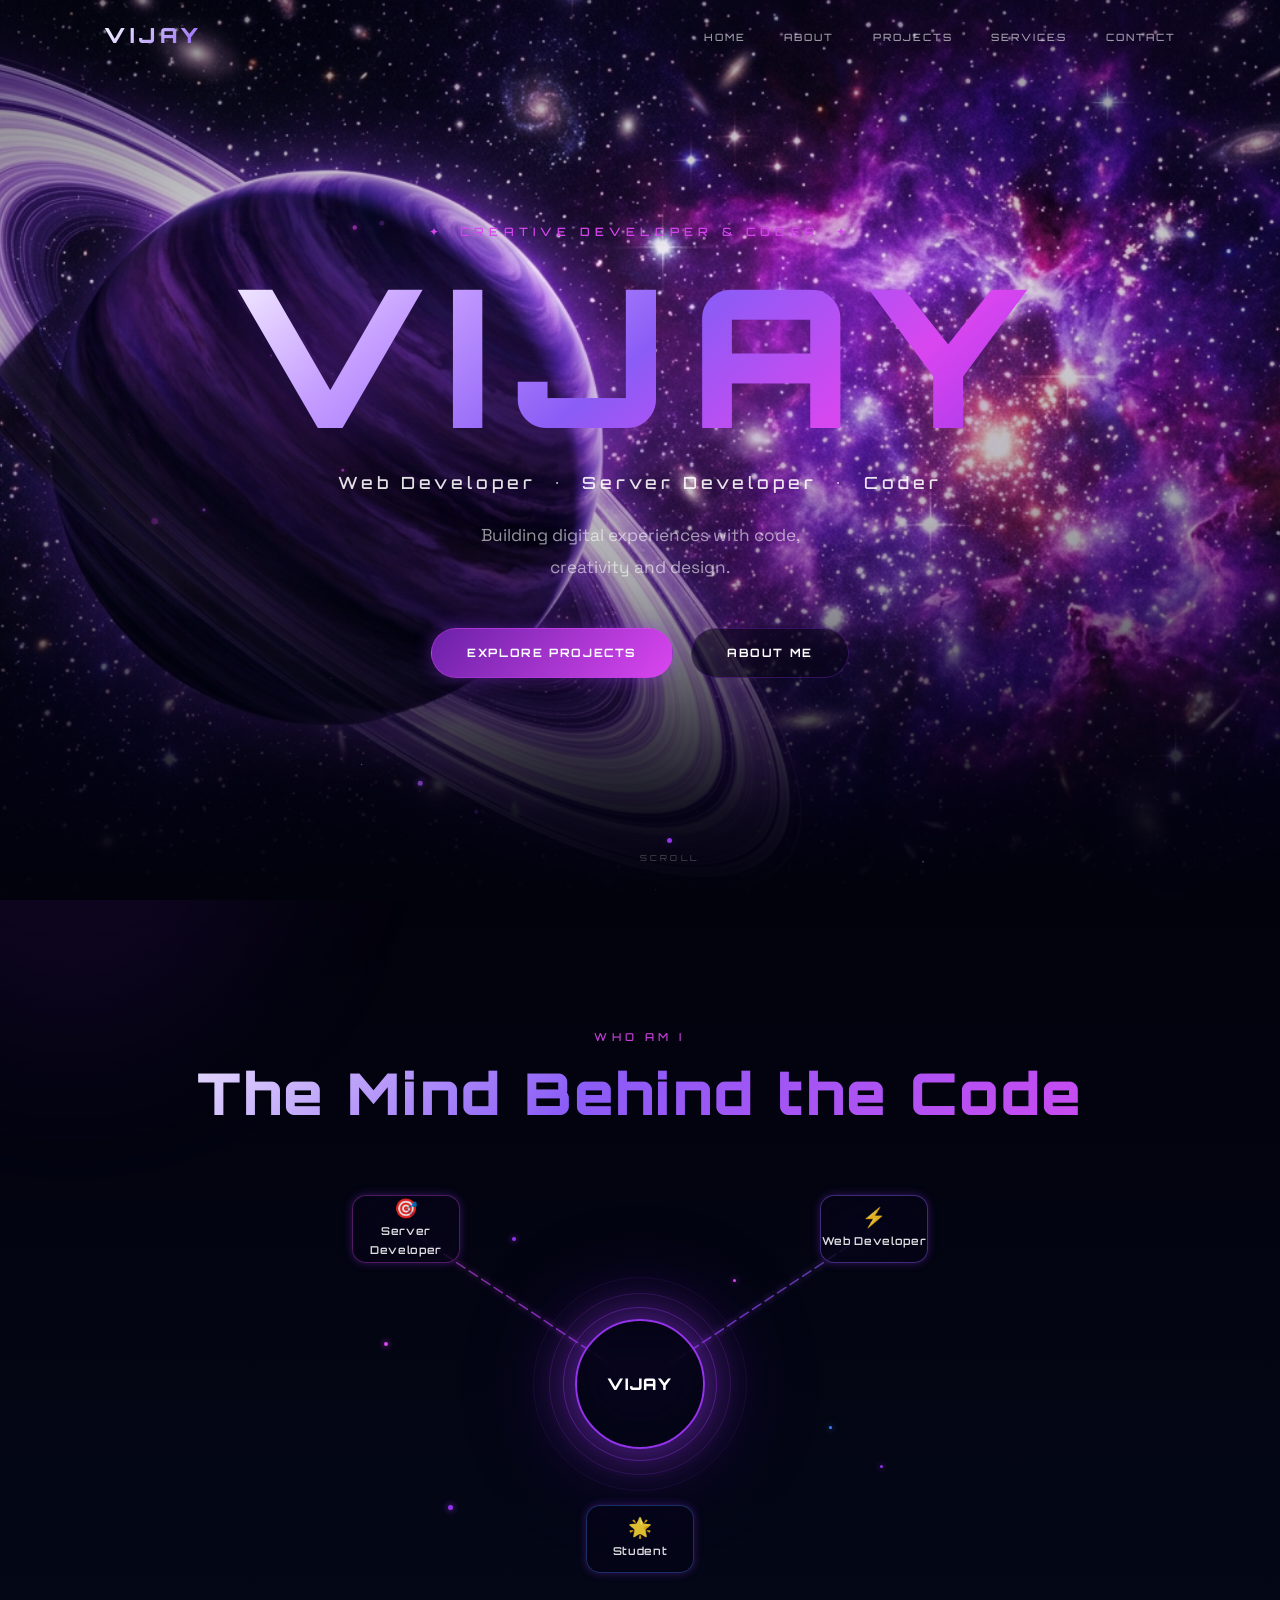
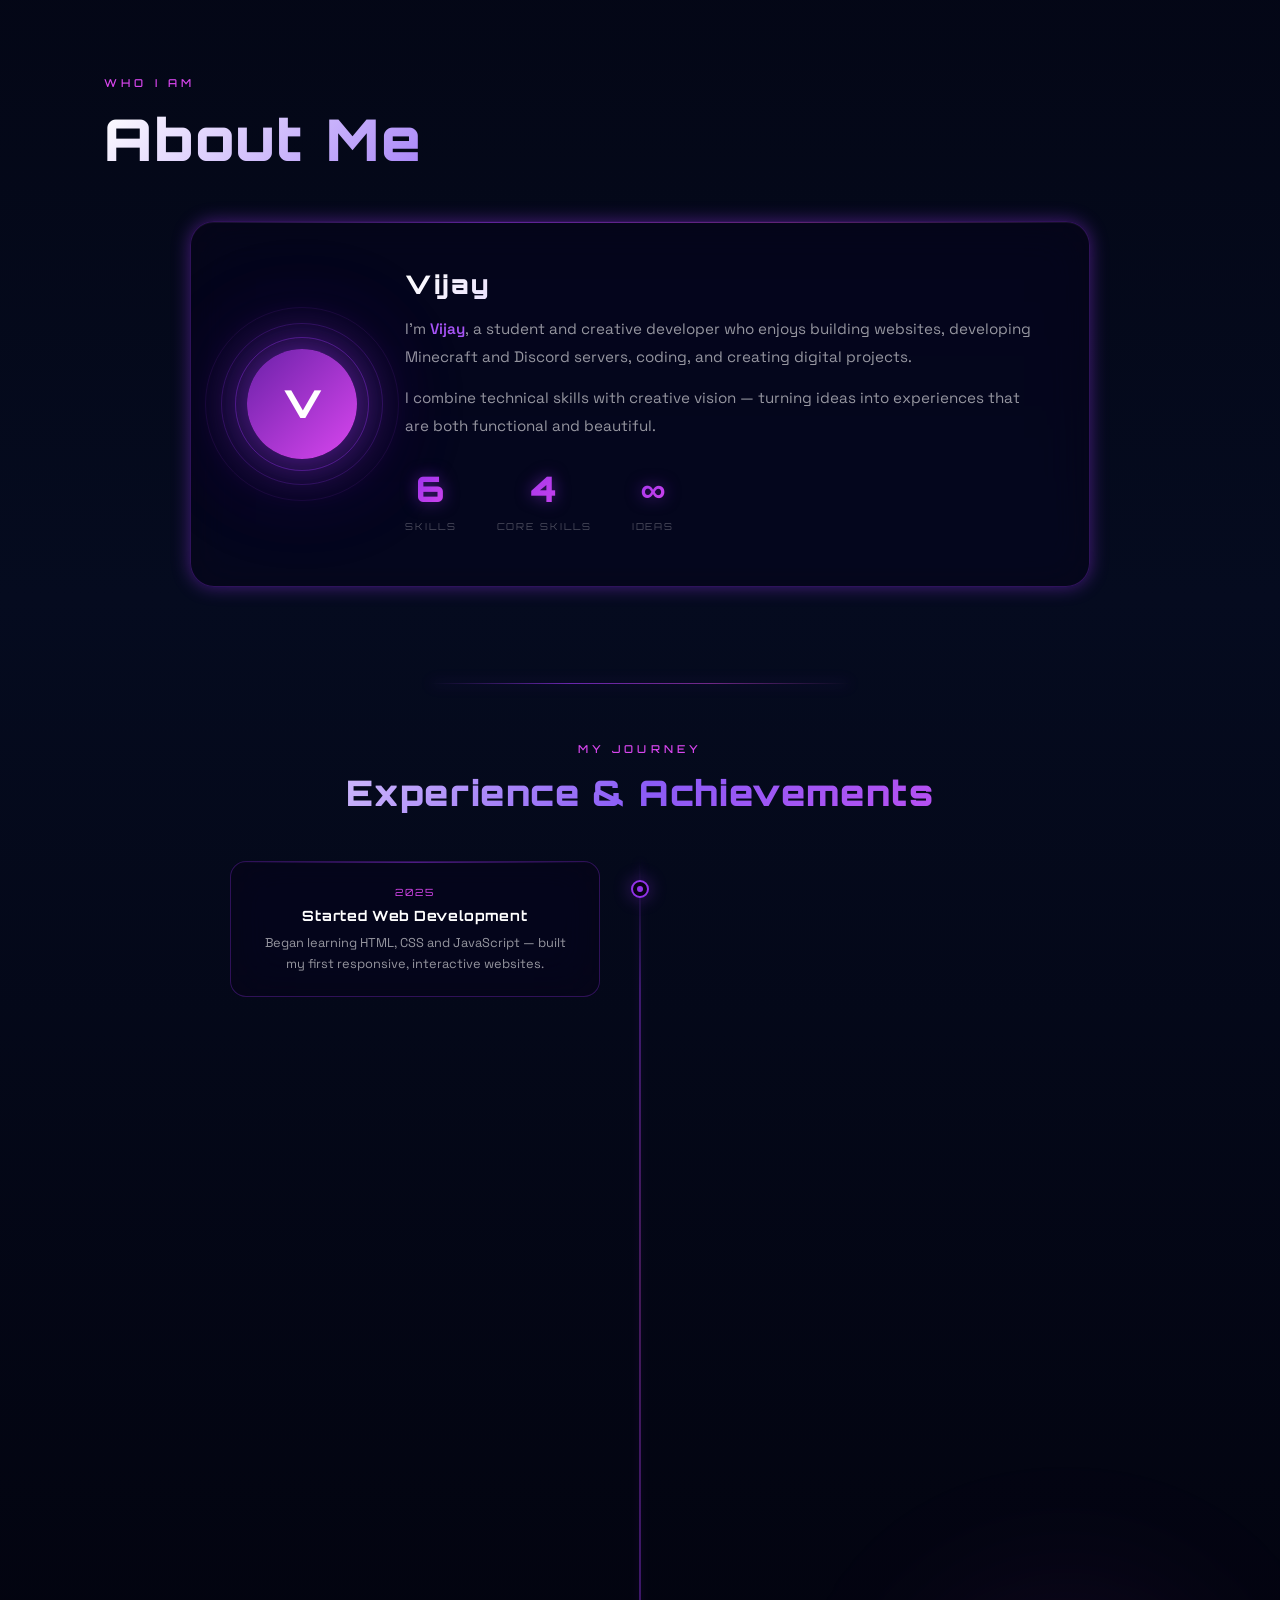
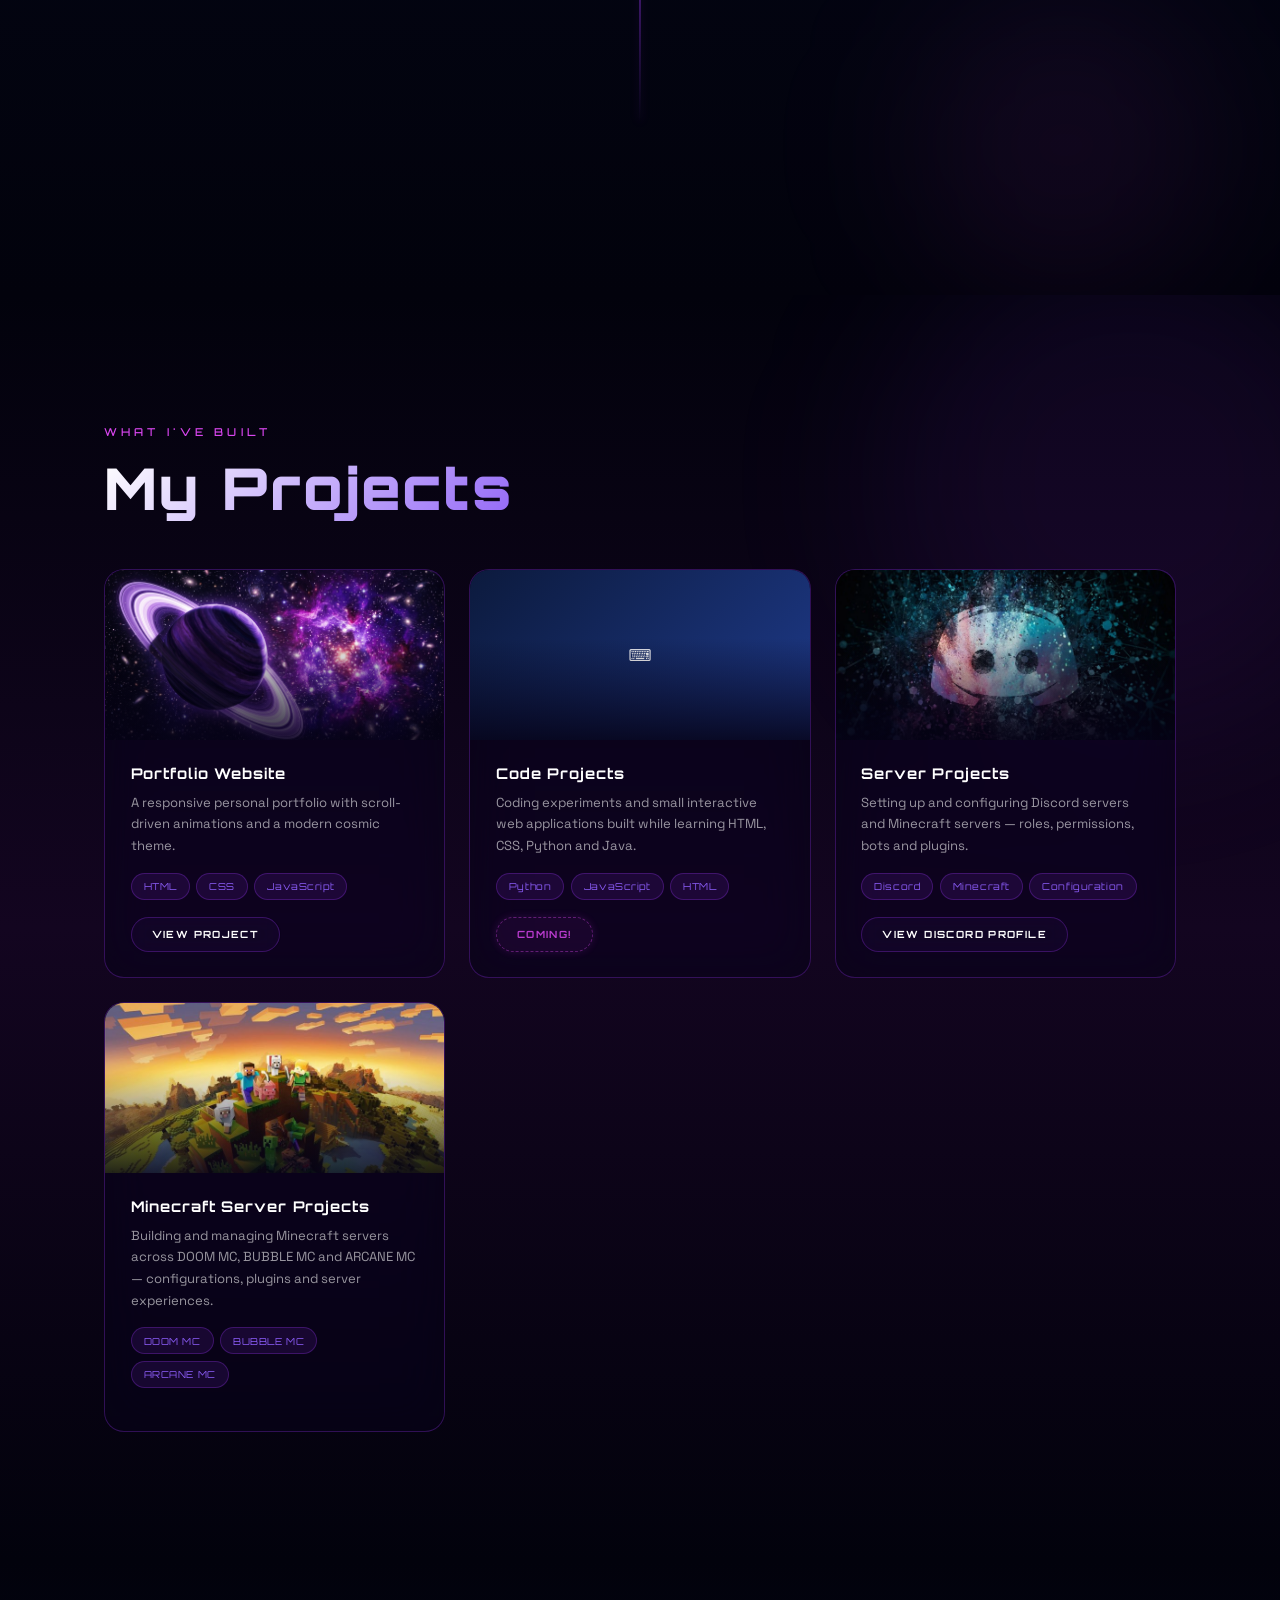
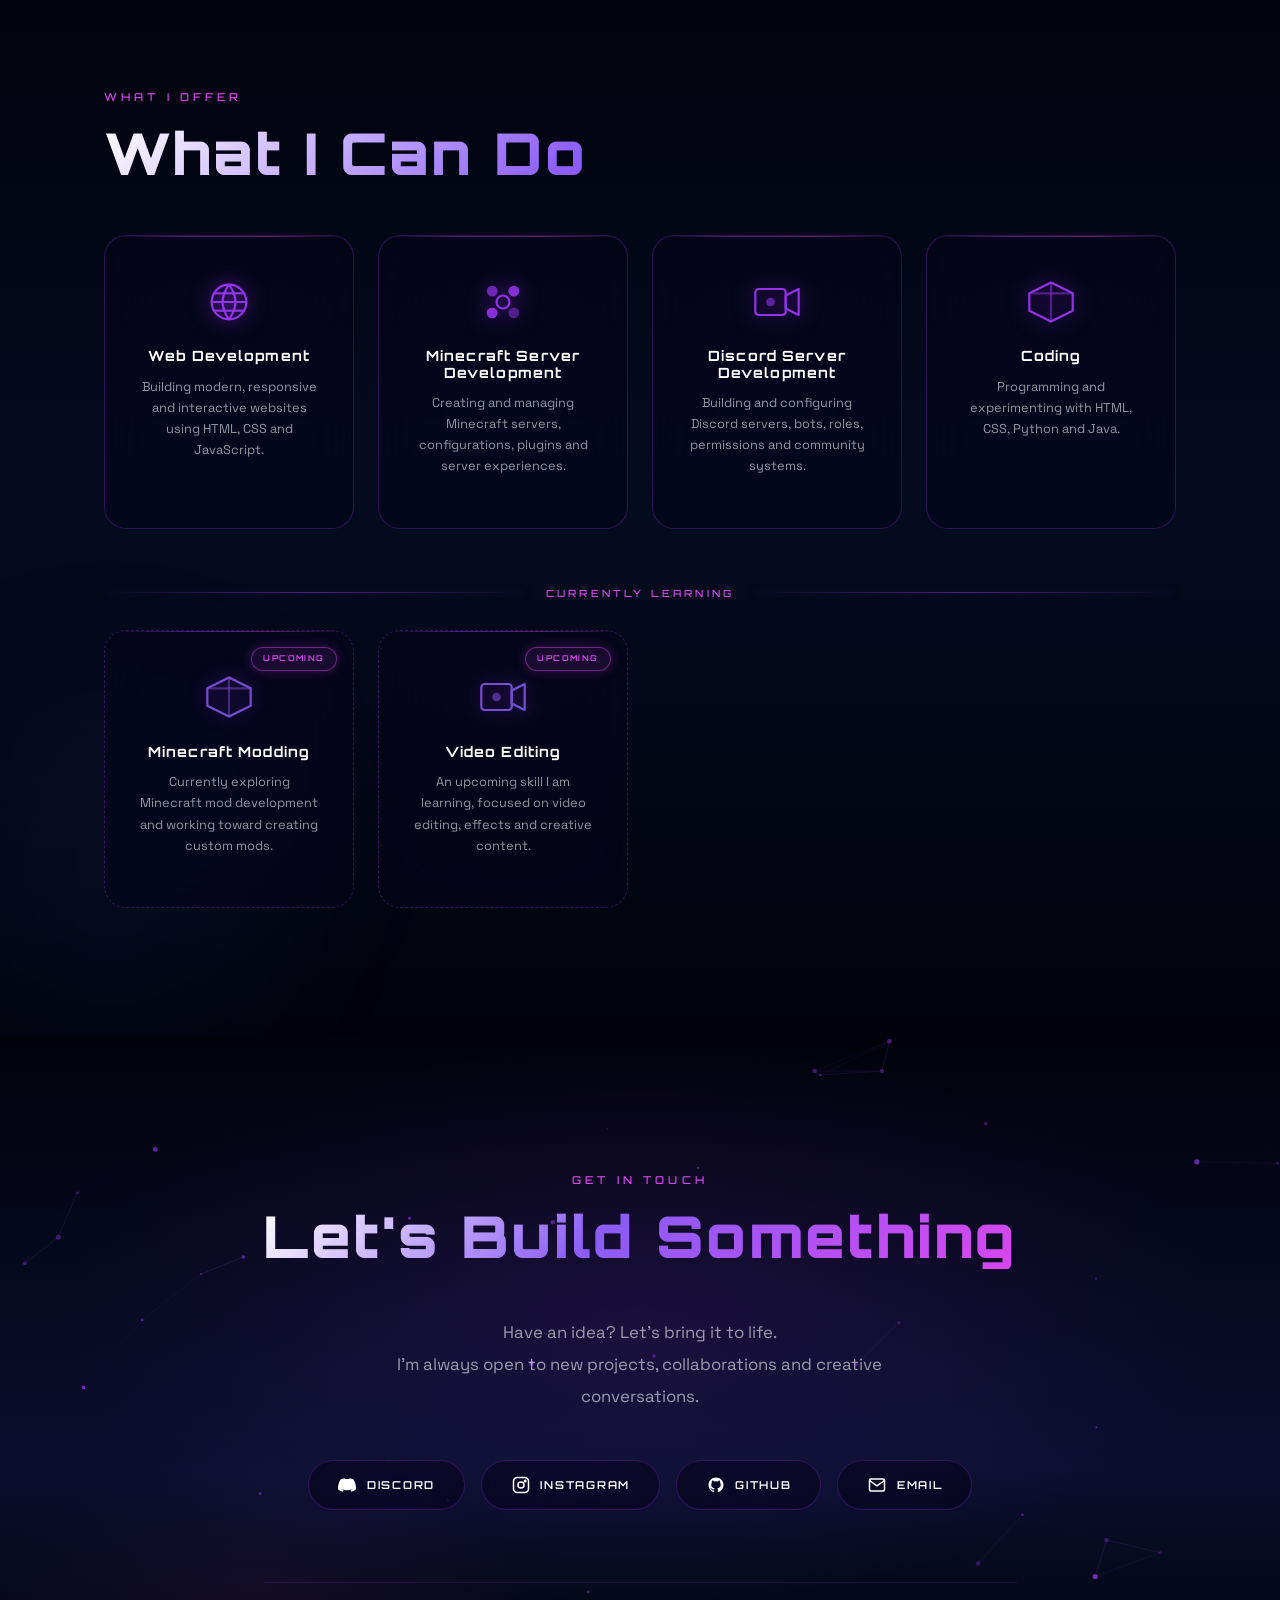
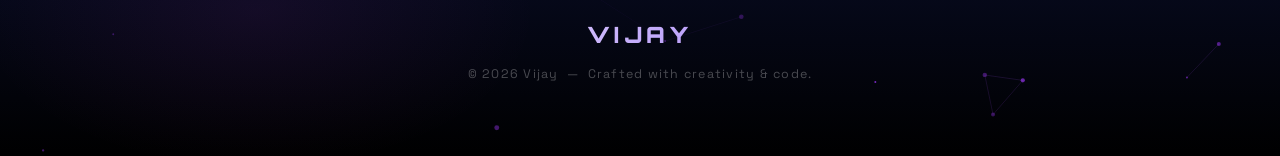
==== index.html @ 6205f300 "Add files via upload" ====
<!DOCTYPE html>
<html lang="en">

<head>
  <meta charset="UTF-8">
  <meta name="viewport" content="width=device-width, initial-scale=1.0">
  <title>VIJAY — Creative Developer &amp; Coder</title>
  <meta name="description"
    content="Vijay — a student and creative developer building websites, Minecraft and Discord servers, and digital projects.">
  <meta name="keywords" content="vijay, portfolio, web developer, server developer, minecraft, discord, coding">
  <meta property="og:title" content="VIJAY — Creative Developer & Coder">
  <meta property="og:description" content="Building digital experiences with code, creativity and design.">
  <link rel="preconnect" href="https://fonts.googleapis.com">
  <link rel="preconnect" href="https://fonts.gstatic.com" crossorigin>
  <link
    href="https://fonts.googleapis.com/css2?family=Orbitron:wght@400;500;700;900&family=Space+Grotesk:wght@300;400;500;600;700&display=swap"
    rel="stylesheet">
  <link rel="stylesheet" href="style.css">
</head>

<body>

  <!-- ======================================================
       NAVBAR
  ====================================================== -->
  <nav id="navbar" role="navigation" aria-label="Main navigation">
    <div class="nav-container">
      <a href="#hero" class="nav-logo" id="nav-logo">VIJAY</a>
      <ul class="nav-links" role="list">
        <li><a href="#hero" id="nav-home">Home</a></li>
        <li><a href="#about" id="nav-about">About</a></li>
        <li><a href="#projects" id="nav-projects">Projects</a></li>
        <li><a href="#services" id="nav-services">Services</a></li>
        <li><a href="#contact" id="nav-contact">Contact</a></li>
      </ul>
      <button class="hamburger" id="hamburger" aria-label="Toggle menu" aria-expanded="false">
        <span></span>
        <span></span>
        <span></span>
      </button>
    </div>
  </nav>

  <!-- Mobile Menu -->
  <div class="mobile-menu" id="mobile-menu" aria-hidden="true">
    <ul role="list">
      <li><a href="#hero" class="mobile-link" id="m-home">Home</a></li>
      <li><a href="#about" class="mobile-link" id="m-about">About</a></li>
      <li><a href="#projects" class="mobile-link" id="m-projects">Projects</a></li>
      <li><a href="#services" class="mobile-link" id="m-services">Services</a></li>
      <li><a href="#contact" class="mobile-link" id="m-contact">Contact</a></li>
    </ul>
  </div>
  <div class="menu-overlay" id="menu-overlay"></div>

  <!-- ======================================================
       HERO — Planet Background
  ====================================================== -->
  <section id="hero" aria-label="Hero section">
    <!-- Star particle canvas -->
    <canvas id="star-canvas" aria-hidden="true"></canvas>
    <!-- Planet image background -->
    <div class="hero-bg" id="hero-bg" role="img" aria-label="Purple ringed planet in space"></div>
    <!-- Gradient overlays for readability -->
    <div class="hero-overlay" aria-hidden="true"></div>
    <!-- Floating particles layer -->
    <div class="hero-particles" id="hero-particles" aria-hidden="true"></div>

    <!-- Main hero content -->
    <div class="hero-content" id="hero-content">
      <div class="hero-label">✦ &nbsp;CREATIVE DEVELOPER &amp; CODER&nbsp; ✦</div>
      <h1 class="hero-title" id="hero-title">VIJAY</h1>
      <div class="hero-subtitle">Web Developer &nbsp;•&nbsp; Server Developer &nbsp;•&nbsp; Coder</div>
      <p class="hero-intro">Building digital experiences with code,<br>creativity and design.</p>
      <div class="hero-buttons">
        <a href="#projects" class="btn btn-primary" id="btn-explore-projects">Explore Projects</a>
        <a href="#about" class="btn btn-secondary" id="btn-about-me">About Me</a>
      </div>
    </div>

    <!-- Scroll indicator -->
    <div class="scroll-indicator" aria-hidden="true">
      <div class="scroll-dot"></div>
      <span>SCROLL</span>
    </div>
  </section>

  <!-- ==========================================================
        ABOUT ME
        Includes the holographic identity diagram and the journey
        timeline so the page flows Hero -> About -> Projects ->
        Services -> Contact.
    ========================================================== -->
  <section id="about" aria-label="About me">
    <div class="about-bg-decoration" aria-hidden="true">
      <div class="deco-orb deco-orb-1"></div>
      <div class="deco-orb deco-orb-2"></div>
    </div>

    <!-- Holographic identity diagram (kept from the original design) -->
    <div class="identity-content">
      <div class="section-label" id="identity-label">WHO AM I</div>
      <h2 class="section-title" id="identity-title">The Mind Behind the Code</h2>

      <!-- Node graph container -->
      <div class="identity-nodes" id="identity-nodes" aria-label="Identity node diagram">
        <!-- SVG connecting lines (drawn by JS) -->
        <svg class="node-lines" id="node-lines" aria-hidden="true">
          <defs>
            <filter id="glow-filter" x="-20%" y="-20%" width="140%" height="140%">
              <feGaussianBlur stdDeviation="3" result="blur" />
              <feMerge>
                <feMergeNode in="blur" />
                <feMergeNode in="SourceGraphic" />
              </feMerge>
            </filter>
            <linearGradient id="line-grad-dev" x1="0%" y1="0%" x2="100%" y2="0%">
              <stop offset="0%" stop-color="#9333ea" stop-opacity="0.9" />
              <stop offset="100%" stop-color="#8b5cf6" stop-opacity="0.5" />
            </linearGradient>
            <linearGradient id="line-grad-mgr" x1="0%" y1="0%" x2="100%" y2="0%">
              <stop offset="0%" stop-color="#d946ef" stop-opacity="0.5" />
              <stop offset="100%" stop-color="#9333ea" stop-opacity="0.9" />
            </linearGradient>
            <linearGradient id="line-grad-age" x1="0%" y1="0%" x2="0%" y2="100%">
              <stop offset="0%" stop-color="#9333ea" stop-opacity="0.9" />
              <stop offset="100%" stop-color="#3b82f6" stop-opacity="0.5" />
            </linearGradient>
          </defs>
          <line id="line-dev" class="connect-line" x1="50%" y1="50%" x2="75%" y2="20%" stroke="url(#line-grad-dev)"
            filter="url(#glow-filter)" />
          <line id="line-mgr" class="connect-line" x1="50%" y1="50%" x2="25%" y2="20%" stroke="url(#line-grad-mgr)"
            filter="url(#glow-filter)" />
          <line id="line-age" class="connect-line" x1="50%" y1="50%" x2="50%" y2="85%" stroke="url(#line-grad-age)"
            filter="url(#glow-filter)" />
        </svg>

        <!-- Central node -->
        <div class="node node-center" id="node-center">
          <div class="node-ring node-ring-1" aria-hidden="true"></div>
          <div class="node-ring node-ring-2" aria-hidden="true"></div>
          <div class="node-ring node-ring-3" aria-hidden="true"></div>
          <span>VIJAY</span>
        </div>

        <!-- Satellite nodes -->
        <div class="node node-satellite node-dev" id="node-dev">
          <div class="node-sat-icon">⚡</div>
          <span>Web Developer</span>
        </div>
        <div class="node node-satellite node-mgr" id="node-mgr">
          <div class="node-sat-icon">🎯</div>
          <span>Server Developer</span>
        </div>
        <div class="node node-satellite node-age" id="node-age">
          <div class="node-sat-icon">🌟</div>
          <span>Student</span>
        </div>

        <!-- Floating particles around nodes -->
        <div class="node-particle np-1" aria-hidden="true"></div>
        <div class="node-particle np-2" aria-hidden="true"></div>
        <div class="node-particle np-3" aria-hidden="true"></div>
        <div class="node-particle np-4" aria-hidden="true"></div>
        <div class="node-particle np-5" aria-hidden="true"></div>
        <div class="node-particle np-6" aria-hidden="true"></div>
      </div>
    </div>

    <div class="container">
      <div class="section-label reveal-up" id="about-label">WHO I AM</div>
      <h2 class="section-title reveal-up" id="about-title">About Me</h2>

      <div class="about-wrapper">
        <!-- Glass card -->
        <div class="about-glass reveal-up" id="about-glass">
          <!-- Avatar -->
          <div class="about-avatar" aria-hidden="true">
            <div class="avatar-rings">
              <div class="avatar-ring ar-1"></div>
              <div class="avatar-ring ar-2"></div>
              <div class="avatar-ring ar-3"></div>
            </div>
            <div class="avatar-inner">
              <span>V</span>
            </div>
          </div>

          <!-- Text -->
          <div class="about-text">
            <h3 class="about-name">Vijay</h3>
            <p>I'm <strong>Vijay</strong>, a student and creative developer who enjoys building websites, developing
              Minecraft and Discord servers, coding, and creating digital projects.</p>
            <p>I combine technical skills with creative vision — turning ideas into experiences that are both
              functional and beautiful.</p>

            <div class="about-stats" role="list" aria-label="Stats">
              <div class="stat" role="listitem">
                <span class="stat-num" aria-label="6 skills">6</span>
                <span class="stat-label">Skills</span>
              </div>
              <div class="stat" role="listitem">
                <span class="stat-num" aria-label="4 core skills">4</span>
                <span class="stat-label">Core Skills</span>
              </div>
              <div class="stat" role="listitem">
                <span class="stat-num" aria-label="Infinite ideas">∞</span>
                <span class="stat-label">Ideas</span>
              </div>
            </div>
          </div>
        </div>
      </div>
    </div>

    <div class="about-journey">
      <div class="section-label reveal-up" id="exp-label">MY JOURNEY</div>
      <h3 class="about-journey-title reveal-up" id="exp-title">Experience &amp; Achievements</h3>

      <div class="timeline" role="list" aria-label="Timeline of achievements">

        <div class="timeline-item tl-left reveal-tl" role="listitem" id="tl-1">
          <div class="tl-dot" aria-hidden="true">
            <div class="tl-dot-inner"></div>
          </div>
          <div class="tl-card">
            <time class="tl-year" datetime="2025">2025</time>
            <h3>Started Web Development</h3>
            <p>Began learning HTML, CSS and JavaScript — built my first responsive, interactive websites.</p>
          </div>
        </div>

        <div class="timeline-item tl-right reveal-tl" role="listitem" id="tl-2">
          <div class="tl-dot" aria-hidden="true">
            <div class="tl-dot-inner"></div>
          </div>
          <div class="tl-card">
            <time class="tl-year" datetime="2025">2025</time>
            <h3>Discord Server Development</h3>
            <p>Started building and configuring Discord servers — bots, roles, permissions and community systems.</p>
          </div>
        </div>

        <div class="timeline-item tl-left reveal-tl" role="listitem" id="tl-3">
          <div class="tl-dot" aria-hidden="true">
            <div class="tl-dot-inner"></div>
          </div>
          <div class="tl-card">
            <time class="tl-year" datetime="2026">2026</time>
            <h3>Minecraft Server Development</h3>
            <p>Learning in Progress — creating and managing Minecraft servers, configurations and plugins.</p>
          </div>
        </div>

        <div class="timeline-item tl-right reveal-tl" role="listitem" id="tl-4">
          <div class="tl-dot" aria-hidden="true">
            <div class="tl-dot-inner"></div>
          </div>
          <div class="tl-card">
            <time class="tl-year" datetime="2026">2026</time>
            <h3>Upcoming Skills</h3>
            <p>Currently exploring Minecraft mod development and learning video editing for upcoming projects.</p>
          </div>
        </div>

        <div class="timeline-item tl-left reveal-tl" role="listitem" id="tl-5">
          <div class="tl-dot" aria-hidden="true">
            <div class="tl-dot-inner"></div>
          </div>
          <div class="tl-card">
            <time class="tl-year" datetime="2026">2026</time>
            <h3>Portfolio Launch</h3>
            <p>Launched this cinematic sci-fi portfolio — a showcase of all skills built into one experience.</p>
          </div>
        </div>

      </div><!-- end .timeline -->
    </div><!-- end .about-journey -->
  </section>

  <!-- ======================================================
            PROJECTS
       ====================================================== -->
  <section id="projects" aria-label="Projects section">
    <div class="projects-bg-deco" aria-hidden="true">
      <div class="deco-orb deco-orb-3"></div>
    </div>
    <div class="container">
      <div class="section-label reveal-up" id="projects-label">WHAT I'VE BUILT</div>
      <h2 class="section-title reveal-up" id="projects-title">My Projects</h2>

      <div class="projects-grid">

        <article class="project-card reveal-card" id="proj-1">
          <div class="project-preview" style="--grad-a:#1a0533;--grad-b:#6b21a8">
            <!-- Reuses the existing planet hero asset (first.jpg) as the thumbnail.
                 The emoji icon layer was removed so only the planet image shows. -->
            <img class="project-preview-img" src="first.jpg"
              alt="Purple ringed planet used as the portfolio hero background" loading="lazy">
            <div class="project-preview-overlay" aria-hidden="true"></div>
          </div>
          <div class="project-info">
            <h3>Portfolio Website</h3>
            <p>A responsive personal portfolio with scroll-driven animations and a modern cosmic theme.</p>
            <div class="project-tags" role="list" aria-label="Technologies">
              <span role="listitem">HTML</span>
              <span role="listitem">CSS</span>
              <span role="listitem">JavaScript</span>
            </div>
            <!-- No placeholder "#" href: this button only opens the project modal,
                 so it never jumps the page back to the top. -->
            <button type="button" class="btn btn-small" id="view-proj-1">View Project</button>
          </div>
        </article>

        <article class="project-card reveal-card" id="proj-2">
          <div class="project-preview" style="--grad-a:#0c1a3d;--grad-b:#1e3a8a">
            <div class="project-preview-inner">
              <div class="project-preview-icon" aria-hidden="true">⌨️</div>
            </div>
            <div class="project-preview-overlay" aria-hidden="true"></div>
          </div>
          <div class="project-info">
            <h3>Code Projects</h3>
            <p>Coding experiments and small interactive web applications built while learning HTML, CSS, Python and
              Java.</p>
            <div class="project-tags" role="list" aria-label="Technologies">
              <span role="listitem">Python</span>
              <span role="listitem">JavaScript</span>
              <span role="listitem">HTML</span>
            </div>
            <button type="button" class="btn-coming" id="view-proj-2" disabled>Coming!</button>
          </div>
        </article>

        <article class="project-card reveal-card" id="proj-3">
          <div class="project-preview" style="--grad-a:#1f0a2e;--grad-b:#7c3aed">
            <!-- Real dc.png thumbnail (project-root path) replaces the 🎨 placeholder -->
            <img class="project-preview-img" src="dc.png"
              alt="Discord logo glowing in a cosmic nebula, representing the server projects" loading="lazy">
            <div class="project-preview-overlay" aria-hidden="true"></div>
          </div>
          <div class="project-info">
            <h3>Server Projects</h3>
            <p>Setting up and configuring Discord servers and Minecraft servers — roles, permissions, bots and plugins.
            </p>
            <div class="project-tags" role="list" aria-label="Technologies">
              <span role="listitem">Discord</span>
              <span role="listitem">Minecraft</span>
              <span role="listitem">Configuration</span>
            </div>
            <a href="https://discordapp.com/users/1282254632298479649" class="btn btn-small" id="view-proj-3"
              target="_blank" rel="noopener noreferrer">View Discord Profile</a>
          </div>
        </article>

        <article class="project-card reveal-card" id="proj-4">
          <div class="project-preview" style="--grad-a:#0a1f0a;--grad-b:#166534">
            <img class="project-preview-img" src="mc.png"
              alt="Minecraft world landscape featuring Steve and Alex atop a mountain" loading="lazy">
            <div class="project-preview-overlay" aria-hidden="true"></div>
          </div>
          <div class="project-info">
            <h3>Minecraft Server Projects</h3>
            <p>Building and managing Minecraft servers across DOOM MC, BUBBLE MC and ARCANE MC — configurations,
              plugins and server experiences.</p>
            <div class="project-tags" role="list" aria-label="Minecraft servers">
              <span role="listitem">DOOM MC</span>
              <span role="listitem">BUBBLE MC</span>
              <span role="listitem">ARCANE MC</span>
            </div>
          </div>
        </article>

      </div><!-- end .projects-grid -->
    </div>
  </section>

  <!-- ======================================================
       SERVICES
  ====================================================== -->
  <section id="services" aria-label="Services section">
    <div class="services-bg-deco" aria-hidden="true">
      <div class="deco-orb deco-orb-4"></div>
    </div>
    <div class="container">
      <div class="section-label reveal-up" id="svc-label">WHAT I OFFER</div>
      <h2 class="section-title reveal-up" id="svc-title">What I Can Do</h2>

      <div class="services-grid">

        <div class="service-card reveal-card" id="svc-1">
          <div class="service-glow" aria-hidden="true"></div>
          <div class="service-icon" aria-hidden="true">
            <svg viewBox="0 0 48 48" fill="none">
              <circle cx="24" cy="24" r="16" stroke="currentColor" stroke-width="2" />
              <path d="M24 8C24 8 18 16 18 24C18 32 24 40 24 40" stroke="currentColor" stroke-width="2" />
              <path d="M24 8C24 8 30 16 30 24C30 32 24 40 24 40" stroke="currentColor" stroke-width="2" />
              <line x1="8" y1="24" x2="40" y2="24" stroke="currentColor" stroke-width="2" />
              <line x1="10" y1="16" x2="38" y2="16" stroke="currentColor" stroke-width="2" />
              <line x1="10" y1="32" x2="38" y2="32" stroke="currentColor" stroke-width="2" />
            </svg>
          </div>
          <h3>Web Development</h3>
          <p>Building modern, responsive and interactive websites using HTML, CSS and JavaScript.</p>
          <div class="service-accent-line" aria-hidden="true"></div>
        </div>

        <div class="service-card reveal-card" id="svc-2">
          <div class="service-glow" aria-hidden="true"></div>
          <div class="service-icon" aria-hidden="true">
            <svg viewBox="0 0 48 48" fill="none">
              <circle cx="14" cy="14" r="5" fill="currentColor" opacity="0.7" />
              <circle cx="34" cy="14" r="5" fill="currentColor" opacity="0.9" />
              <circle cx="14" cy="34" r="5" fill="currentColor" opacity="0.9" />
              <circle cx="34" cy="34" r="5" fill="currentColor" opacity="0.5" />
              <circle cx="24" cy="24" r="6" stroke="currentColor" stroke-width="2" />
            </svg>
          </div>
          <h3>Minecraft Server Development</h3>
          <p>Creating and managing Minecraft servers, configurations, plugins and server experiences.</p>
          <div class="service-accent-line" aria-hidden="true"></div>
        </div>

        <div class="service-card reveal-card" id="svc-3">
          <div class="service-glow" aria-hidden="true"></div>
          <div class="service-icon" aria-hidden="true">
            <svg viewBox="0 0 48 48" fill="none">
              <rect x="4" y="12" width="28" height="24" rx="3" stroke="currentColor" stroke-width="2" />
              <path d="M32 18L44 12V36L32 30V18Z" stroke="currentColor" stroke-width="2" stroke-linejoin="round" />
              <circle cx="18" cy="24" r="4" fill="currentColor" opacity="0.6" />
            </svg>
          </div>
          <h3>Discord Server Development</h3>
          <p>Building and configuring Discord servers, bots, roles, permissions and community systems.</p>
          <div class="service-accent-line" aria-hidden="true"></div>
        </div>

        <div class="service-card reveal-card" id="svc-4">
          <div class="service-glow" aria-hidden="true"></div>
          <div class="service-icon" aria-hidden="true">
            <svg viewBox="0 0 48 48" fill="none" stroke="currentColor" stroke-width="2">
              <path d="M24 6L44 16V32L24 42L4 32V16L24 6Z" stroke-linejoin="round" />
              <path d="M24 6V42" opacity="0.5" />
              <path d="M4 16L44 16" opacity="0.5" />
            </svg>
          </div>
          <h3>Coding</h3>
          <p>Programming and experimenting with HTML, CSS, Python and Java.</p>
          <div class="service-accent-line" aria-hidden="true"></div>
        </div>

      </div>

      <!-- Skills still being learned — clearly separated from current skills -->
      <div class="skills-divider reveal-up" aria-hidden="true"><span>Currently Learning</span></div>

      <div class="services-grid">

        <div class="service-card is-upcoming reveal-card" id="svc-5">
          <span class="skill-badge">Upcoming</span>
          <div class="service-glow" aria-hidden="true"></div>
          <div class="service-icon" aria-hidden="true">
            <svg viewBox="0 0 48 48" fill="none" stroke="currentColor" stroke-width="2">
              <path d="M24 6L44 16V32L24 42L4 32V16L24 6Z" stroke-linejoin="round" />
              <path d="M24 6V42" opacity="0.5" />
              <path d="M4 16L44 16" opacity="0.5" />
            </svg>
          </div>
          <h3>Minecraft Modding</h3>
          <p>Currently exploring Minecraft mod development and working toward creating custom mods.</p>
          <div class="service-accent-line" aria-hidden="true"></div>
        </div>

        <div class="service-card is-upcoming reveal-card" id="svc-6">
          <span class="skill-badge">Upcoming</span>
          <div class="service-glow" aria-hidden="true"></div>
          <div class="service-icon" aria-hidden="true">
            <svg viewBox="0 0 48 48" fill="none">
              <rect x="4" y="12" width="28" height="24" rx="3" stroke="currentColor" stroke-width="2" />
              <path d="M32 18L44 12V36L32 30V18Z" stroke="currentColor" stroke-width="2" stroke-linejoin="round" />
              <circle cx="18" cy="24" r="4" fill="currentColor" opacity="0.6" />
            </svg>
          </div>
          <h3>Video Editing</h3>
          <p>An upcoming skill I am learning, focused on video editing, effects and creative content.</p>
          <div class="service-accent-line" aria-hidden="true"></div>
        </div>

      </div>
    </div>
  </section>

  <!-- ======================================================
       CONTACT
  ====================================================== -->
  <section id="contact" aria-label="Contact section">
    <canvas id="contact-canvas" aria-hidden="true"></canvas>
    <div class="contact-bg-glow" aria-hidden="true"></div>

    <div class="container">
      <div class="section-label reveal-up" id="contact-label">GET IN TOUCH</div>
      <h2 class="section-title reveal-up" id="contact-title">Let's Build Something</h2>
      <p class="contact-intro reveal-up">Have an idea? Let's bring it to life.<br>I'm always open to new projects,
        collaborations and creative conversations.</p>

      <div class="contact-links reveal-up" role="list" aria-label="Contact links">
        <a href="https://discordapp.com/users/1282254632298479649" class="contact-btn" id="contact-discord"
          target="_blank" rel="noopener noreferrer" aria-label="Discord profile">
          <span class="cb-icon" aria-hidden="true">
            <svg viewBox="0 0 24 24" fill="currentColor">
              <path
                d="M20.317 4.37a19.791 19.791 0 0 0-4.885-1.515.074.074 0 0 0-.079.037c-.21.375-.444.864-.608 1.25a18.27 18.27 0 0 0-5.487 0 12.64 12.64 0 0 0-.617-1.25.077.077 0 0 0-.079-.037A19.736 19.736 0 0 0 3.677 4.37a.07.07 0 0 0-.032.027C.533 9.046-.32 13.58.099 18.057.1 18.08.11 18.1.124 18.111a19.9 19.9 0 0 0 5.993 3.03.078.078 0 0 0 .084-.028c.462-.63.874-1.295 1.226-1.994a.076.076 0 0 0-.041-.106 13.107 13.107 0 0 1-1.872-.892.077.077 0 0 1-.008-.128 10.2 10.2 0 0 0 .372-.292.074.074 0 0 1 .077-.01c3.928 1.793 8.18 1.793 12.062 0a.074.074 0 0 1 .078.01c.12.098.246.198.373.292a.077.077 0 0 1-.006.127 12.299 12.299 0 0 1-1.873.892.077.077 0 0 0-.041.107c.36.698.772 1.362 1.225 1.993a.076.076 0 0 0 .084.028 19.839 19.839 0 0 0 6.002-3.03.077.077 0 0 0 .032-.054c.5-5.177-.838-9.674-3.549-13.66a.061.061 0 0 0-.031-.03z" />
            </svg>
          </span>
          <span>Discord</span>
        </a>
        <a href="https://www.instagram.com/my.soul_ily/" class="contact-btn" id="contact-instagram"
          aria-label="Instagram profile" target="_blank" rel="noopener noreferrer">
          <span class="cb-icon" aria-hidden="true">
            <svg viewBox="0 0 24 24" fill="none" stroke="currentColor" stroke-width="2">
              <rect x="2" y="2" width="20" height="20" rx="5" ry="5" />
              <circle cx="12" cy="12" r="4" />
              <circle cx="17.5" cy="6.5" r="1" fill="currentColor" />
            </svg>
          </span>
          <span>Instagram</span>
        </a>
        <a href="#" class="contact-btn" id="contact-github" role="listitem" aria-label="GitHub">
          <span class="cb-icon" aria-hidden="true">
            <svg viewBox="0 0 24 24" fill="currentColor">
              <path
                d="M12 2C6.477 2 2 6.484 2 12.017c0 4.425 2.865 8.18 6.839 9.504.5.092.682-.217.682-.483 0-.237-.008-.868-.013-1.703-2.782.605-3.369-1.343-3.369-1.343-.454-1.158-1.11-1.466-1.11-1.466-.908-.62.069-.608.069-.608 1.003.07 1.531 1.032 1.531 1.032.892 1.53 2.341 1.088 2.91.832.092-.647.35-1.088.636-1.338-2.22-.253-4.555-1.113-4.555-4.951 0-1.093.39-1.988 1.029-2.688-.103-.253-.446-1.272.098-2.65 0 0 .84-.27 2.75 1.026A9.564 9.564 0 0 1 12 6.844a9.59 9.59 0 0 1 2.504.337c1.909-1.296 2.747-1.027 2.747-1.027.546 1.379.202 2.398.1 2.651.64.7 1.028 1.595 1.028 2.688 0 3.848-2.339 4.695-4.566 4.943.359.309.678.92.678 1.855 0 1.338-.012 2.419-.012 2.747 0 .268.18.58.688.482A10.02 10.02 0 0 0 22 12.017C22 6.484 17.522 2 12 2z" />
            </svg>
          </span>
          <span>GitHub</span>
        </a>
        <a href="mailto:officialvpurpose@gmail.com" class="contact-btn" id="contact-email"
          aria-label="Email officialvpurpose@gmail.com">
          <span class="cb-icon" aria-hidden="true">
            <svg viewBox="0 0 24 24" fill="none" stroke="currentColor" stroke-width="2">
              <path d="M4 4h16c1.1 0 2 .9 2 2v12c0 1.1-.9 2-2 2H4c-1.1 0-2-.9-2-2V6c0-1.1.9-2 2-2z" />
              <polyline points="22,6 12,13 2,6" />
            </svg>
          </span>
          <span>Email</span>
        </a>
      </div>

      <!-- Footer -->
      <footer class="site-footer reveal-up" role="contentinfo">
        <div class="footer-logo">VIJAY</div>
        <p>© 2026 Vijay &nbsp;—&nbsp; Crafted with creativity &amp; code.</p>
      </footer>
    </div>
  </section>

  <!-- ======================================================
       PROJECT MODAL & HUD TOAST
  ====================================================== -->
  <div class="project-modal" id="project-modal" aria-hidden="true" role="dialog" aria-modal="true"
    aria-labelledby="modal-project-title">
    <div class="modal-backdrop" id="modal-backdrop"></div>
    <div class="modal-dialog">
      <div class="modal-header">
        <h3 class="modal-title" id="modal-project-title">Project Title</h3>
        <button class="modal-close" id="modal-close" aria-label="Close modal">&times;</button>
      </div>
      <div class="modal-body">
        <div class="modal-preview-box" id="modal-preview-icon" hidden aria-hidden="true"></div>
        <p class="modal-desc" id="modal-project-desc">Project description goes here.</p>
        <div class="modal-tags" id="modal-project-tags"></div>
        <div class="modal-actions">
          <a href="#" class="btn btn-primary btn-small" id="modal-live-link" target="_blank"
            rel="noopener noreferrer">Launch Demo ↗</a>
          <button class="btn btn-secondary btn-small" id="modal-dismiss-btn">Close</button>
        </div>
      </div>
    </div>
  </div>

  <div class="cosmic-toast" id="cosmic-toast" aria-live="polite">
    <span class="toast-dot" aria-hidden="true"></span>
    <span id="toast-text">Notification message</span>
  </div>

  <!-- ======================================================
       SCRIPTS
  ====================================================== -->
  <script src="gsap.min.js"></script>
  <script src="ScrollTrigger.min.js"></script>
  <script src="script.js"></script>
</body>

</html>
---- style.css ----
/* ============================================================
   VIJAY PORTFOLIO — FUTURISTIC SCI-FI DESIGN SYSTEM
   ============================================================ */

/* ── 1. DESIGN TOKENS ──────────────────────────────────────── */
:root {
  /* Core palette */
  --void: #000000;
  --space: #02020c;
  --navy-deep: #050b1f;
  --navy: #0a0f2e;
  --deep-purple: #130520;
  --purple: #6b21a8;
  --purple-br: #9333ea;
  --purple-light: #a855f7;
  --violet: #7c3aed;
  --violet-br: #8b5cf6;
  --magenta: #d946ef;
  --magenta-dim: #a21caf;
  --blue: #1d4ed8;
  --blue-br: #3b82f6;
  --white: #ffffff;
  --white-dim: rgba(255, 255, 255, 0.88);
  --muted: rgba(255, 255, 255, 0.58);
  --subtle: rgba(255, 255, 255, 0.28);
  --faint: rgba(255, 255, 255, 0.10);

  /* Glassmorphism */
  --glass-bg: rgba(8, 4, 22, 0.60);
  --glass-bg-light: rgba(147, 51, 234, 0.06);
  --glass-border: rgba(147, 51, 234, 0.30);
  --glass-border-h: rgba(147, 51, 234, 0.70);
  --glass-blur: blur(24px) saturate(160%);

  /* Glow shadows */
  --glow-xs: 0 0 8px rgba(147, 51, 234, 0.35);
  --glow-sm: 0 0 18px rgba(147, 51, 234, 0.45);
  --glow-md: 0 0 35px rgba(147, 51, 234, 0.55), 0 0 70px rgba(147, 51, 234, 0.20);
  --glow-lg: 0 0 50px rgba(147, 51, 234, 0.65), 0 0 100px rgba(147, 51, 234, 0.30), 0 0 160px rgba(147, 51, 234, 0.12);
  --glow-txt: 0 0 20px rgba(147, 51, 234, 0.75);
  --glow-mag: 0 0 20px rgba(217, 70, 239, 0.55), 0 0 45px rgba(217, 70, 239, 0.25);

  /* Typography */
  --font-display: 'Orbitron', 'Segoe UI', sans-serif;
  --font-body: 'Space Grotesk', system-ui, sans-serif;

  /* Layout */
  --section-v: clamp(80px, 10vw, 140px);
  --container-max: 1200px;
  --container-pad: clamp(20px, 5vw, 64px);

  /* Transitions */
  --ease-out: cubic-bezier(0.22, 1, 0.36, 1);
  --ease-in-out: cubic-bezier(0.65, 0, 0.35, 1);
}

/* ── 2. RESET ──────────────────────────────────────────────── */
*,
*::before,
*::after {
  box-sizing: border-box;
  margin: 0;
  padding: 0;
}

html {
  scroll-behavior: smooth;
  overflow-x: hidden;
  font-size: 16px;
}

body {
  background: var(--space);
  color: var(--white);
  font-family: var(--font-body);
  line-height: 1.7;
  overflow-x: hidden;
  -webkit-font-smoothing: antialiased;
  -moz-osx-font-smoothing: grayscale;
}

a {
  color: inherit;
  text-decoration: none;
}

button {
  border: none;
  background: none;
  cursor: pointer;
  color: inherit;
  font: inherit;
}

img,
svg {
  display: block;
  max-width: 100%;
}

ul,
ol {
  list-style: none;
}

/* Custom scrollbar */
::-webkit-scrollbar {
  width: 4px;
}

::-webkit-scrollbar-track {
  background: var(--void);
}

::-webkit-scrollbar-thumb {
  background: linear-gradient(var(--purple), var(--magenta));
  border-radius: 2px;
}

/* ── 3. TYPOGRAPHY UTILITIES ──────────────────────────────── */
h1,
h2,
h3,
h4 {
  font-family: var(--font-display);
  letter-spacing: 0.04em;
  line-height: 1.15;
}

.section-label {
  font-family: var(--font-display);
  font-size: 0.68rem;
  font-weight: 500;
  letter-spacing: 0.38em;
  color: var(--magenta);
  text-transform: uppercase;
  margin-bottom: 0.85rem;
  opacity: 0.9;
}

.section-title {
  font-size: clamp(2rem, 5.5vw, 3.6rem);
  font-weight: 900;
  background: linear-gradient(135deg, var(--white) 0%, var(--violet-br) 45%, var(--magenta) 100%);
  -webkit-background-clip: text;
  -webkit-text-fill-color: transparent;
  background-clip: text;
  margin-bottom: 3rem;
}

/* ── 4. CONTAINER ─────────────────────────────────────────── */
.container {
  max-width: var(--container-max);
  margin: 0 auto;
  padding: 0 var(--container-pad);
  position: relative;
  z-index: 2;
}

/* ── 5. BUTTONS ───────────────────────────────────────────── */
.btn {
  display: inline-flex;
  align-items: center;
  gap: 0.5rem;
  padding: 0.88rem 2.2rem;
  border-radius: 50px;
  font-family: var(--font-display);
  font-size: 0.72rem;
  font-weight: 700;
  letter-spacing: 0.14em;
  text-transform: uppercase;
  position: relative;
  overflow: hidden;
  transition: transform 0.3s var(--ease-out), box-shadow 0.3s ease;
  cursor: pointer;
  white-space: nowrap;
}

.btn::after {
  content: '';
  position: absolute;
  inset: 0;
  border-radius: inherit;
  opacity: 0;
  transition: opacity 0.3s ease;
}

.btn-primary {
  background: linear-gradient(130deg, var(--purple) 0%, var(--magenta) 100%);
  border: 1px solid rgba(217, 70, 239, 0.4);
  box-shadow: var(--glow-sm);
}

.btn-primary::after {
  background: linear-gradient(130deg, var(--magenta) 0%, var(--purple) 100%);
}

.btn-primary:hover {
  transform: translateY(-3px) scale(1.03);
  box-shadow: var(--glow-md);
}

.btn-primary:hover::after {
  opacity: 1;
}

.btn-secondary {
  background: var(--glass-bg);
  border: 1px solid var(--glass-border);
  backdrop-filter: var(--glass-blur);
  -webkit-backdrop-filter: var(--glass-blur);
}

.btn-secondary::after {
  background: var(--glass-bg-light);
}

.btn-secondary:hover {
  transform: translateY(-3px);
  border-color: var(--glass-border-h);
  box-shadow: var(--glow-xs);
}

.btn-secondary:hover::after {
  opacity: 1;
}

.btn-small {
  padding: 0.48rem 1.25rem;
  font-size: 0.62rem;
  border-radius: 30px;
  background: var(--glass-bg-light);
  border: 1px solid var(--glass-border);
  backdrop-filter: blur(12px);
  -webkit-backdrop-filter: blur(12px);
  transition: all 0.3s ease;
}

.btn-small:hover {
  border-color: var(--glass-border-h);
  box-shadow: var(--glow-xs);
  transform: translateY(-2px);
}

/* "Coming!" state — a real <button disabled>, so it never navigates and
   never emits a fake/empty URL. Keeps the card's visual language intact. */
.btn-coming,
.btn-coming:hover,
.btn-coming:disabled {
  display: inline-flex;
  align-items: center;
  gap: 0.5rem;
  padding: 0.48rem 1.25rem;
  border-radius: 30px;
  font-family: var(--font-display);
  font-size: 0.62rem;
  font-weight: 700;
  letter-spacing: 0.14em;
  text-transform: uppercase;
  color: var(--magenta);
  background: rgba(217, 70, 239, 0.08);
  border: 1px dashed rgba(217, 70, 239, 0.45);
  box-shadow: 0 0 10px rgba(217, 70, 239, 0.18);
  cursor: not-allowed;
  opacity: 0.85;
  transform: none;
}

/* ── 6. NAVBAR ────────────────────────────────────────────── */
#navbar {
  position: fixed;
  top: 0;
  left: 0;
  right: 0;
  z-index: 900;
  padding: 1.1rem 0;
  transition: all 0.4s var(--ease-out);
}

#navbar.scrolled {
  background: rgba(2, 2, 15, 0.78);
  backdrop-filter: blur(24px) saturate(180%);
  -webkit-backdrop-filter: blur(24px) saturate(180%);
  border-bottom: 1px solid var(--glass-border);
  padding: 0.65rem 0;
  box-shadow: 0 4px 40px rgba(147, 51, 234, 0.12);
}

.nav-container {
  max-width: var(--container-max);
  margin: 0 auto;
  padding: 0 var(--container-pad);
  display: flex;
  align-items: center;
  justify-content: space-between;
}

.nav-logo {
  font-family: var(--font-display);
  font-size: 1.3rem;
  font-weight: 900;
  letter-spacing: 0.22em;
  background: linear-gradient(135deg, var(--white), var(--violet-br));
  -webkit-background-clip: text;
  -webkit-text-fill-color: transparent;
  background-clip: text;
  cursor: pointer;
  text-shadow: none;
}

.nav-links {
  display: flex;
  gap: 2.4rem;
}

.nav-links a {
  font-family: var(--font-display);
  font-size: 0.63rem;
  font-weight: 500;
  letter-spacing: 0.2em;
  text-transform: uppercase;
  color: var(--muted);
  transition: color 0.3s ease;
  position: relative;
  padding-bottom: 4px;
}

.nav-links a::after {
  content: '';
  position: absolute;
  bottom: 0;
  left: 0;
  width: 0;
  height: 1px;
  background: linear-gradient(to right, var(--purple-br), var(--magenta));
  box-shadow: 0 0 8px var(--purple-br);
  transition: width 0.35s var(--ease-out);
}

.nav-links a:hover {
  color: var(--white);
}

.nav-links a:hover::after {
  width: 100%;
}

/* Hamburger */
.hamburger {
  display: none;
  flex-direction: column;
  gap: 5px;
  padding: 6px;
}

.hamburger span {
  display: block;
  width: 24px;
  height: 2px;
  background: var(--white);
  border-radius: 2px;
  transition: all 0.35s var(--ease-out);
  transform-origin: center;
}

.hamburger.active span:nth-child(1) {
  transform: rotate(45deg) translate(5px, 5px);
}

.hamburger.active span:nth-child(2) {
  opacity: 0;
  transform: scaleX(0);
}

.hamburger.active span:nth-child(3) {
  transform: rotate(-45deg) translate(5px, -5px);
}

/* ── 7. MOBILE MENU ───────────────────────────────────────── */
.mobile-menu {
  position: fixed;
  top: 0;
  right: -100%;
  width: min(320px, 82vw);
  height: 100dvh;
  z-index: 890;
  background: rgba(4, 2, 18, 0.98);
  backdrop-filter: blur(30px);
  -webkit-backdrop-filter: blur(30px);
  border-left: 1px solid var(--glass-border);
  transition: right 0.42s var(--ease-out);
  display: flex;
  align-items: center;
  justify-content: center;
}

.mobile-menu.open {
  right: 0;
}

.mobile-menu ul {
  display: flex;
  flex-direction: column;
  gap: 2.2rem;
  text-align: center;
}

.mobile-link {
  font-family: var(--font-display);
  font-size: 1.1rem;
  font-weight: 700;
  letter-spacing: 0.22em;
  text-transform: uppercase;
  color: var(--muted);
  transition: all 0.3s ease;
  display: inline-block;
}

.mobile-link:hover {
  color: var(--white);
  text-shadow: var(--glow-txt);
  transform: translateX(4px);
}

.menu-overlay {
  position: fixed;
  inset: 0;
  z-index: 880;
  background: rgba(0, 0, 0, 0.5);
  opacity: 0;
  pointer-events: none;
  transition: opacity 0.4s ease;
}

.menu-overlay.visible {
  opacity: 1;
  pointer-events: all;
}

/* ── 8. HERO SECTION ──────────────────────────────────────── */
#hero {
  position: relative;
  width: 100%;
  height: 100dvh;
  min-height: 680px;
  display: flex;
  align-items: center;
  justify-content: center;
  overflow: hidden;
}

/* Planet background - fixed celestial layer during hero & identity journey */
.hero-bg {
  position: fixed;
  inset: -5%;
  /* extra space for parallax movement */
  background-image: url('first.jpg');
  background-size: cover;
  background-position: center 40%;
  background-repeat: no-repeat;
  will-change: transform, opacity, filter;
  transform-origin: center center;
  z-index: 0;
  pointer-events: none;
}

/* Multi-layer overlay for text legibility */
.hero-overlay {
  position: absolute;
  inset: 0;
  background:
    radial-gradient(ellipse 80% 70% at 50% 50%, transparent 25%, rgba(2, 2, 15, 0.45) 100%),
    linear-gradient(to bottom,
      rgba(2, 2, 15, 0.20) 0%,
      transparent 30%,
      rgba(2, 2, 15, 0.35) 65%,
      rgba(2, 2, 15, 0.90) 90%,
      var(--space) 100%);
  z-index: 1;
}

/* Star canvas (particles) */
#star-canvas {
  position: absolute;
  inset: 0;
  z-index: 2;
  pointer-events: none;
}

/* Floating micro-particles */
.hero-particles {
  position: absolute;
  inset: 0;
  z-index: 2;
  pointer-events: none;
  overflow: hidden;
}

.hero-content {
  position: relative;
  z-index: 5;
  text-align: center;
  padding: 2rem;
  max-width: 960px;
  width: 100%;
}

.hero-label {
  font-family: var(--font-display);
  font-size: clamp(0.55rem, 1.5vw, 0.72rem);
  font-weight: 500;
  letter-spacing: 0.45em;
  color: var(--magenta);
  text-transform: uppercase;
  margin-bottom: 1.4rem;
  opacity: 0;
  animation: heroFadeUp 1s ease 0.4s forwards;
}

.hero-title {
  font-size: clamp(5rem, 18vw, 12rem);
  font-weight: 900;
  letter-spacing: 0.12em;
  line-height: 0.95;
  background: linear-gradient(140deg,
      rgba(255, 255, 255, 1) 0%,
      rgba(197, 157, 255, 1) 25%,
      rgba(139, 92, 246, 1) 50%,
      rgba(217, 70, 239, 1) 75%,
      rgba(147, 51, 234, 1) 100%);
  -webkit-background-clip: text;
  -webkit-text-fill-color: transparent;
  background-clip: text;
  filter: drop-shadow(0 0 50px rgba(147, 51, 234, 0.65));
  margin-bottom: 1.4rem;
  opacity: 0;
  animation: heroTitleReveal 1.3s ease 0.7s forwards;
}

.hero-subtitle {
  font-family: var(--font-display);
  font-size: clamp(0.8rem, 2.5vw, 1.05rem);
  font-weight: 500;
  letter-spacing: 0.24em;
  color: var(--white-dim);
  margin-bottom: 1.4rem;
  opacity: 0;
  animation: heroFadeUp 1s ease 1.1s forwards;
}

.hero-intro {
  font-size: clamp(0.92rem, 2vw, 1.08rem);
  color: var(--muted);
  max-width: 520px;
  margin: 0 auto 2.8rem;
  line-height: 1.85;
  opacity: 0;
  animation: heroFadeUp 1s ease 1.35s forwards;
}

.hero-buttons {
  display: flex;
  gap: 1.1rem;
  justify-content: center;
  flex-wrap: wrap;
  opacity: 0;
  animation: heroFadeUp 1s ease 1.6s forwards;
}

/* Scroll indicator */
.scroll-indicator {
  position: absolute;
  bottom: 2.2rem;
  left: 50%;
  transform: translateX(-50%);
  z-index: 5;
  display: flex;
  flex-direction: column;
  align-items: center;
  gap: 0.5rem;
  opacity: 0;
  animation: heroFadeUp 1s ease 2.2s forwards;
}

.scroll-indicator span {
  font-family: var(--font-display);
  font-size: 0.52rem;
  letter-spacing: 0.38em;
  color: var(--subtle);
  text-transform: uppercase;
}

.scroll-dot {
  width: 5px;
  height: 5px;
  border-radius: 50%;
  background: var(--purple-br);
  box-shadow: var(--glow-xs);
  animation: scrollBounce 2s ease-in-out infinite;
}

/* ── 9. IDENTITY SECTION & CONTENT ────────────────────────── */
.identity-content {
  position: relative;
  z-index: 2;
  text-align: center;
  width: 100%;
  padding: 0 var(--container-pad);
  margin-bottom: 5rem;
}

/* Node diagram */
.identity-nodes {
  position: relative;
  width: min(640px, 92vw);
  height: min(420px, 65vw);
  margin: 0 auto;
}

.node-lines {
  position: absolute;
  inset: 0;
  width: 100%;
  height: 100%;
  overflow: visible;
  pointer-events: none;
  z-index: 1;
}

.connect-line {
  stroke-width: 1.5;
  fill: none;
  stroke-dasharray: 10 5;
  stroke-linecap: round;
  animation: dashFlow 2.5s linear infinite;
}

/* Nodes */
.node {
  position: absolute;
  display: flex;
  align-items: center;
  justify-content: center;
  text-align: center;
  font-family: var(--font-display);
  user-select: none;
  z-index: 3;
}

.node-center {
  width: 130px;
  height: 130px;
  top: 50%;
  left: 50%;
  transform: translate(-50%, -50%);
  background: var(--glass-bg);
  backdrop-filter: var(--glass-blur);
  -webkit-backdrop-filter: var(--glass-blur);
  border: 2px solid var(--purple-br);
  border-radius: 50%;
  box-shadow: var(--glow-lg);
  font-size: 1rem;
  font-weight: 900;
  letter-spacing: 0.12em;
  color: var(--white);
  flex-direction: column;
  animation: nodeCenter 3.5s ease-in-out infinite;
}

.node-ring {
  position: absolute;
  border-radius: 50%;
  border: 1px solid rgba(147, 51, 234, 0.4);
  animation: ringPulse 3.5s ease-in-out infinite;
}

.node-ring-1 {
  inset: -14px;
  animation-delay: 0s;
}

.node-ring-2 {
  inset: -28px;
  border-color: rgba(147, 51, 234, 0.22);
  animation-delay: -1.2s;
}

.node-ring-3 {
  inset: -44px;
  border-color: rgba(147, 51, 234, 0.10);
  animation-delay: -2.4s;
}

.node-satellite {
  width: 108px;
  height: 68px;
  background: var(--glass-bg);
  backdrop-filter: var(--glass-blur);
  -webkit-backdrop-filter: var(--glass-blur);
  border: 1px solid var(--glass-border);
  border-radius: 14px;
  flex-direction: column;
  gap: 4px;
  font-size: 0.68rem;
  font-weight: 600;
  letter-spacing: 0.06em;
  color: var(--white-dim);
  box-shadow: var(--glow-xs);
  transition: border-color 0.4s ease, box-shadow 0.4s ease;
}

.node-satellite:hover {
  border-color: var(--glass-border-h);
  box-shadow: var(--glow-sm);
  color: var(--white);
}

.node-sat-icon {
  font-size: 1.2rem;
  line-height: 1;
}

/* Satellite positions */
.node-dev {
  top: 5%;
  right: 5%;
  animation: nodeSat1 4s ease-in-out infinite;
  border-color: rgba(139, 92, 246, 0.45);
}

.node-mgr {
  top: 5%;
  left: 5%;
  animation: nodeSat2 4.5s ease-in-out infinite;
  border-color: rgba(217, 70, 239, 0.35);
}

.node-age {
  bottom: 5%;
  left: calc(50% - 54px);
  animation: nodeSat3 3.8s ease-in-out infinite;
  border-color: rgba(59, 130, 246, 0.35);
}

/* Node floating particles */
.node-particle {
  position: absolute;
  border-radius: 50%;
  pointer-events: none;
  background: var(--purple-br);
  box-shadow: 0 0 6px var(--purple-br);
}

.np-1 {
  width: 4px;
  height: 4px;
  top: 15%;
  left: 30%;
  animation: particleFloat1 5s ease-in-out infinite;
}

.np-2 {
  width: 3px;
  height: 3px;
  top: 25%;
  right: 35%;
  animation: particleFloat2 6s ease-in-out infinite;
  background: var(--magenta);
  box-shadow: 0 0 6px var(--magenta);
}

.np-3 {
  width: 5px;
  height: 5px;
  bottom: 20%;
  left: 20%;
  animation: particleFloat3 4.5s ease-in-out infinite;
}

.np-4 {
  width: 3px;
  height: 3px;
  top: 60%;
  right: 20%;
  animation: particleFloat4 7s ease-in-out infinite;
  background: var(--blue-br);
  box-shadow: 0 0 6px var(--blue-br);
}

.np-5 {
  width: 4px;
  height: 4px;
  top: 40%;
  left: 10%;
  animation: particleFloat5 5.5s ease-in-out infinite;
  background: var(--magenta);
  box-shadow: 0 0 6px var(--magenta);
}

.np-6 {
  width: 3px;
  height: 3px;
  bottom: 30%;
  right: 12%;
  animation: particleFloat6 6.5s ease-in-out infinite;
}

/* ── 12. DECORATION ORBS ──────────────────────────────────── */
/* About Me: journey / achievements block that follows the profile card */
.about-journey {
  position: relative;
  z-index: 2;
  max-width: var(--container-max);
  margin: 0 auto;
  padding: 0 var(--container-pad);
  text-align: center;
}

.about-journey-title {
  font-family: var(--font-display);
  font-size: clamp(1.5rem, 3.4vw, 2.2rem);
  font-weight: 900;
  letter-spacing: 0.04em;
  background: linear-gradient(135deg, var(--white) 0%, var(--violet-br) 50%, var(--magenta) 100%);
  -webkit-background-clip: text;
  -webkit-text-fill-color: transparent;
  background-clip: text;
  margin-bottom: 3rem;
}

/* Glowing divider between the About card and the timeline keeps the
   dark purple space theme continuous. */
.about-journey::before {
  content: '';
  display: block;
  width: min(420px, 70vw);
  height: 1px;
  margin: 0 auto 3.5rem;
  background: linear-gradient(to right,
      transparent,
      rgba(147, 51, 234, 0.7),
      rgba(217, 70, 239, 0.5),
      transparent);
  box-shadow: 0 0 14px rgba(147, 51, 234, 0.45);
}

.deco-orb {
  position: absolute;
  border-radius: 50%;
  filter: blur(80px);
  pointer-events: none;
}

.deco-orb-1 {
  width: 400px;
  height: 400px;
  background: rgba(147, 51, 234, 0.09);
  top: -10%;
  left: -10%;
}

.deco-orb-2 {
  width: 300px;
  height: 300px;
  background: rgba(217, 70, 239, 0.07);
  bottom: 0;
  right: 5%;
}

.deco-orb-3 {
  width: 500px;
  height: 500px;
  background: rgba(147, 51, 234, 0.08);
  top: -5%;
  right: -8%;
}

.deco-orb-4 {
  width: 350px;
  height: 350px;
  background: rgba(59, 130, 246, 0.06);
  bottom: 0;
  left: -5%;
}

/* ── 13. ABOUT SECTION ───────────────────────────────────── */
#about {
  position: relative;
  z-index: 10;
  padding: var(--section-v) 0;
  overflow: hidden;
  background: linear-gradient(180deg, var(--space) 0%, var(--navy-deep) 50%, var(--space) 100%);
}

.about-bg-decoration {
  position: absolute;
  inset: 0;
  pointer-events: none;
  overflow: hidden;
}

.about-wrapper {
  display: flex;
  justify-content: center;
  margin-bottom: 6rem;
}

.about-glass {
  display: flex;
  gap: 3rem;
  align-items: center;
  background: var(--glass-bg);
  backdrop-filter: var(--glass-blur);
  -webkit-backdrop-filter: var(--glass-blur);
  border: 1px solid var(--glass-border);
  border-radius: 24px;
  padding: 3rem 3.5rem;
  box-shadow: var(--glow-sm), inset 0 1px 0 rgba(255, 255, 255, 0.04);
  max-width: 900px;
  width: 100%;
  position: relative;
  overflow: hidden;
}

.about-glass::before {
  content: '';
  position: absolute;
  top: 0;
  left: 0;
  right: 0;
  height: 1px;
  background: linear-gradient(to right, transparent, rgba(147, 51, 234, 0.6), rgba(217, 70, 239, 0.4), transparent);
}

/* Avatar */
.about-avatar {
  position: relative;
  flex-shrink: 0;
}

.avatar-rings {
  position: absolute;
  inset: 0;
}

.avatar-ring {
  position: absolute;
  border-radius: 50%;
  border: 1px solid rgba(147, 51, 234, 0.4);
}

.ar-1 {
  inset: -12px;
  animation: ringPulse 3s ease-in-out infinite;
}

.ar-2 {
  inset: -26px;
  border-color: rgba(147, 51, 234, 0.22);
  animation: ringPulse 3s ease-in-out infinite 1s;
}

.ar-3 {
  inset: -42px;
  border-color: rgba(147, 51, 234, 0.10);
  animation: ringPulse 3s ease-in-out infinite 2s;
}

.avatar-inner {
  position: relative;
  z-index: 2;
  width: 110px;
  height: 110px;
  border-radius: 50%;
  background: linear-gradient(135deg, var(--purple), var(--magenta));
  display: flex;
  align-items: center;
  justify-content: center;
  font-family: var(--font-display);
  font-size: 2.4rem;
  font-weight: 900;
  box-shadow: var(--glow-lg);
}

/* About text */
.about-text {
  flex: 1;
  min-width: 0;
}

.about-name {
  font-family: var(--font-display);
  font-size: 1.6rem;
  font-weight: 900;
  letter-spacing: 0.1em;
  background: linear-gradient(135deg, var(--white), var(--violet-br));
  -webkit-background-clip: text;
  -webkit-text-fill-color: transparent;
  background-clip: text;
  margin-bottom: 1rem;
}

.about-text p {
  color: var(--muted);
  font-size: 0.95rem;
  line-height: 1.82;
  margin-bottom: 0.85rem;
}

.about-text strong {
  color: var(--purple-light);
  font-weight: 600;
}

.about-stats {
  display: flex;
  gap: 2.5rem;
  margin-top: 2rem;
  flex-wrap: wrap;
}

.stat {
  text-align: center;
}

.stat-num {
  display: block;
  font-family: var(--font-display);
  font-size: 2.2rem;
  font-weight: 900;
  background: linear-gradient(135deg, var(--purple-br), var(--magenta));
  -webkit-background-clip: text;
  -webkit-text-fill-color: transparent;
  background-clip: text;
  filter: drop-shadow(0 0 8px rgba(147, 51, 234, 0.5));
  line-height: 1;
  margin-bottom: 0.3rem;
}

.stat-label {
  font-family: var(--font-display);
  font-size: 0.6rem;
  letter-spacing: 0.2em;
  color: var(--subtle);
  text-transform: uppercase;
}

/* ── 14. PROJECTS SECTION ─────────────────────────────────── */
#projects {
  position: relative;
  z-index: 10;
  padding: var(--section-v) 0;
  overflow: hidden;
  background: linear-gradient(180deg, var(--space) 0%, var(--deep-purple) 50%, var(--space) 100%);
}

.projects-bg-deco {
  position: absolute;
  inset: 0;
  pointer-events: none;
  overflow: hidden;
}

.projects-grid {
  display: grid;
  grid-template-columns: repeat(auto-fill, minmax(280px, 1fr));
  gap: 1.5rem;
}

.project-card {
  background: var(--glass-bg);
  backdrop-filter: var(--glass-blur);
  -webkit-backdrop-filter: var(--glass-blur);
  border: 1px solid var(--glass-border);
  border-radius: 20px;
  overflow: hidden;
  transition: transform 0.4s var(--ease-out), border-color 0.4s ease, box-shadow 0.4s ease;
  cursor: default;
}

.project-card:hover {
  transform: translateY(-10px);
  border-color: var(--glass-border-h);
  box-shadow: var(--glow-md);
}

.project-preview {
  height: 170px;
  background: linear-gradient(135deg, var(--grad-a), var(--grad-b));
  position: relative;
  overflow: hidden;
  display: flex;
  align-items: center;
  justify-content: center;
}

/* Real image thumbnail for a project card. Uses object-fit: cover so the
   existing planet asset fills the fixed-height preview without stretching. */
.project-preview-img {
  position: absolute;
  inset: 0;
  width: 100%;
  height: 100%;
  object-fit: cover;
  object-position: center 40%;
  z-index: 0;
  transition: transform 0.6s var(--ease-out);
}

.project-card:hover .project-preview-img {
  transform: scale(1.06);
}

/* dc.png and mc.png are illustrations with centred subjects, so they are centred
   rather than offset like the planet photo. */
#proj-3 .project-preview-img,
#proj-4 .project-preview-img {
  object-position: center;
}

.project-preview-overlay {
  position: absolute;
  inset: 0;
  background: linear-gradient(to bottom, transparent 40%, rgba(5, 2, 22, 0.85) 100%);
  z-index: 1;
}

.project-info {
  padding: 1.6rem;
}

.project-info h3 {
  font-family: var(--font-display);
  font-size: 0.92rem;
  font-weight: 700;
  letter-spacing: 0.06em;
  color: var(--white);
  margin-bottom: 0.55rem;
}

.project-info p {
  color: var(--muted);
  font-size: 0.82rem;
  line-height: 1.65;
  margin-bottom: 1rem;
}

.project-tags {
  display: flex;
  flex-wrap: wrap;
  gap: 0.4rem;
  margin-bottom: 1.1rem;
}

.project-tags span {
  font-family: var(--font-display);
  font-size: 0.6rem;
  letter-spacing: 0.06em;
  padding: 0.28rem 0.75rem;
  border-radius: 30px;
  background: rgba(147, 51, 234, 0.12);
  border: 1px solid rgba(147, 51, 234, 0.30);
  color: var(--violet-br);
}

/* ── 15. EXPERIENCE / TIMELINE ────────────────────────────── */
#experience {
  position: relative;
  z-index: 10;
  padding: var(--section-v) 0;
  overflow: hidden;
  background: linear-gradient(180deg, var(--space) 0%, var(--navy) 50%, var(--space) 100%);
}

.experience-bg-deco {
  position: absolute;
  inset: 0;
  background: radial-gradient(ellipse 60% 50% at 50% 30%, rgba(147, 51, 234, 0.07) 0%, transparent 70%);
}

.timeline {
  position: relative;
  max-width: 820px;
  margin: 0 auto;
}

/* Vertical glowing line */
.timeline::before {
  content: '';
  position: absolute;
  left: 50%;
  top: 0;
  bottom: 0;
  width: 1px;
  transform: translateX(-50%);
  background: linear-gradient(to bottom,
      transparent 0%,
      rgba(147, 51, 234, 0.8) 15%,
      rgba(217, 70, 239, 0.6) 50%,
      rgba(147, 51, 234, 0.8) 85%,
      transparent 100%);
  box-shadow: 0 0 10px rgba(147, 51, 234, 0.3);
}

.timeline-item {
  display: flex;
  align-items: flex-start;
  margin-bottom: 2.8rem;
  position: relative;
}

.tl-left {
  flex-direction: row;
  padding-right: calc(50% + 2.5rem);
}

.tl-right {
  flex-direction: row-reverse;
  padding-left: calc(50% + 2.5rem);
}

/* Timeline dot */
.tl-dot {
  position: absolute;
  left: 50%;
  top: 1.2rem;
  transform: translateX(-50%);
  width: 18px;
  height: 18px;
  border-radius: 50%;
  background: var(--space);
  border: 2px solid var(--purple-br);
  box-shadow: var(--glow-sm);
  z-index: 3;
  display: flex;
  align-items: center;
  justify-content: center;
}

.tl-dot-inner {
  width: 6px;
  height: 6px;
  border-radius: 50%;
  background: var(--purple-br);
  box-shadow: var(--glow-xs);
  animation: dotPulse 2.5s ease-in-out infinite;
}

/* Timeline card */
.tl-card {
  background: var(--glass-bg);
  backdrop-filter: var(--glass-blur);
  -webkit-backdrop-filter: var(--glass-blur);
  border: 1px solid var(--glass-border);
  border-radius: 16px;
  padding: 1.4rem 1.5rem;
  transition: border-color 0.3s ease, box-shadow 0.3s ease;
  position: relative;
  overflow: hidden;
  width: 100%;
}

.tl-card::before {
  content: '';
  position: absolute;
  top: 0;
  left: 0;
  right: 0;
  height: 1px;
  background: linear-gradient(to right, transparent, rgba(147, 51, 234, 0.5), transparent);
}

.tl-card:hover {
  border-color: var(--glass-border-h);
  box-shadow: var(--glow-xs);
}

.tl-year {
  display: block;
  font-family: var(--font-display);
  font-size: 0.62rem;
  letter-spacing: 0.22em;
  color: var(--magenta);
  margin-bottom: 0.45rem;
  text-transform: uppercase;
}

.tl-card h3 {
  font-size: 0.88rem;
  font-weight: 700;
  letter-spacing: 0.05em;
  color: var(--white);
  margin-bottom: 0.45rem;
}

.tl-card p {
  font-size: 0.8rem;
  color: var(--muted);
  line-height: 1.65;
}

/* ── 16. SERVICES SECTION ─────────────────────────────────── */
#services {
  position: relative;
  z-index: 10;
  padding: var(--section-v) 0;
  overflow: hidden;
  background: linear-gradient(180deg, var(--space) 0%, var(--navy-deep) 50%, var(--space) 100%);
}

.services-bg-deco {
  position: absolute;
  inset: 0;
  pointer-events: none;
  overflow: hidden;
}

.services-grid {
  display: grid;
  grid-template-columns: repeat(auto-fill, minmax(240px, 1fr));
  gap: 1.5rem;
}

.service-card {
  position: relative;
  background: var(--glass-bg);
  backdrop-filter: var(--glass-blur);
  -webkit-backdrop-filter: var(--glass-blur);
  border: 1px solid var(--glass-border);
  border-radius: 22px;
  padding: 2.5rem 2rem 2rem;
  text-align: center;
  overflow: hidden;
  cursor: default;
  transition: transform 0.4s var(--ease-out), border-color 0.4s ease, box-shadow 0.4s ease;
  transform-style: preserve-3d;
}

.service-card::before {
  content: '';
  position: absolute;
  top: 0;
  left: 0;
  right: 0;
  height: 1px;
  background: linear-gradient(to right, transparent, rgba(147, 51, 234, 0.5), rgba(217, 70, 239, 0.4), transparent);
}

.service-glow {
  position: absolute;
  inset: 0;
  background: linear-gradient(135deg, rgba(147, 51, 234, 0.07) 0%, transparent 60%);
  opacity: 0;
  transition: opacity 0.4s ease;
}

.service-card:hover {
  transform: translateY(-12px) rotateX(4deg);
  border-color: var(--glass-border-h);
  box-shadow: var(--glow-md);
}

.service-card:hover .service-glow {
  opacity: 1;
}

.service-icon {
  width: 52px;
  height: 52px;
  color: var(--purple-br);
  margin: 0 auto 1.3rem;
  filter: drop-shadow(0 0 10px rgba(147, 51, 234, 0.7));
  transition: transform 0.4s var(--ease-out), filter 0.4s ease;
}

.service-card:hover .service-icon {
  transform: scale(1.18) rotate(-6deg);
  filter: drop-shadow(0 0 16px rgba(147, 51, 234, 1));
}

.service-card h3 {
  font-family: var(--font-display);
  font-size: 0.88rem;
  font-weight: 700;
  letter-spacing: 0.08em;
  color: var(--white);
  margin-bottom: 0.7rem;
}

.service-card p {
  font-size: 0.8rem;
  color: var(--muted);
  line-height: 1.65;
  margin-bottom: 1.2rem;
}

/* Animated accent line at bottom */
.service-accent-line {
  position: absolute;
  bottom: 0;
  left: 0;
  height: 2px;
  width: 0;
  background: linear-gradient(to right, var(--purple-br), var(--magenta));
  box-shadow: var(--glow-xs);
  transition: width 0.45s var(--ease-out);
  border-radius: 0 0 22px 22px;
}

.service-card:hover .service-accent-line {
  width: 100%;
}

/* "UPCOMING" skill badge — marks skills still being learned so they read
   clearly as future work rather than completed services. */
.skill-badge {
  position: absolute;
  top: 1rem;
  right: 1rem;
  font-family: var(--font-display);
  font-size: 0.5rem;
  font-weight: 700;
  letter-spacing: 0.18em;
  text-transform: uppercase;
  padding: 0.26rem 0.7rem;
  border-radius: 30px;
  color: var(--magenta);
  background: rgba(217, 70, 239, 0.10);
  border: 1px solid rgba(217, 70, 239, 0.45);
  box-shadow: 0 0 12px rgba(217, 70, 239, 0.25);
  z-index: 3;
}

/* Upcoming cards keep the same card design but read slightly cooler/dimmer */
.service-card.is-upcoming {
  border-style: dashed;
  border-color: rgba(147, 51, 234, 0.34);
}

.service-card.is-upcoming .service-icon {
  color: var(--violet-br);
  opacity: 0.85;
}

/* Divider + heading that introduces the upcoming skills group */
.skills-divider {
  display: flex;
  align-items: center;
  gap: 1.2rem;
  margin: 3.5rem 0 1.8rem;
}

.skills-divider::before,
.skills-divider::after {
  content: '';
  flex: 1;
  height: 1px;
  background: linear-gradient(to right, transparent, rgba(147, 51, 234, 0.55), transparent);
  box-shadow: 0 0 10px rgba(147, 51, 234, 0.3);
}

.skills-divider span {
  font-family: var(--font-display);
  font-size: 0.62rem;
  font-weight: 500;
  letter-spacing: 0.32em;
  text-transform: uppercase;
  color: var(--magenta);
  white-space: nowrap;
}

/* ── 17. CONTACT SECTION ──────────────────────────────────── */
#contact {
  position: relative;
  z-index: 10;
  padding: var(--section-v) 0 4rem;
  overflow: hidden;
  text-align: center;
  min-height: 80dvh;
  display: flex;
  flex-direction: column;
  justify-content: center;
  background: linear-gradient(180deg, var(--space) 0%, var(--navy) 60%, var(--void) 100%);
}

.contact-bg-glow {
  position: absolute;
  inset: 0;
  background:
    radial-gradient(ellipse 70% 60% at 50% 40%, rgba(147, 51, 234, 0.13) 0%, transparent 65%),
    radial-gradient(ellipse 40% 40% at 20% 80%, rgba(217, 70, 239, 0.07) 0%, transparent 55%);
  pointer-events: none;
}

#contact-canvas {
  position: absolute;
  inset: 0;
  pointer-events: none;
  z-index: 1;
}

.contact-intro {
  font-size: clamp(0.9rem, 2vw, 1.05rem);
  color: var(--muted);
  max-width: 520px;
  margin: 0 auto 3rem;
  line-height: 1.88;
}

.contact-links {
  display: flex;
  gap: 1rem;
  justify-content: center;
  flex-wrap: wrap;
  margin-bottom: 4.5rem;
}

.contact-btn {
  display: inline-flex;
  align-items: center;
  gap: 0.6rem;
  padding: 0.88rem 1.8rem;
  background: var(--glass-bg);
  backdrop-filter: var(--glass-blur);
  -webkit-backdrop-filter: var(--glass-blur);
  border: 1px solid var(--glass-border);
  border-radius: 50px;
  font-family: var(--font-display);
  font-size: 0.68rem;
  font-weight: 600;
  letter-spacing: 0.16em;
  text-transform: uppercase;
  transition: all 0.35s var(--ease-out);
  cursor: pointer;
  position: relative;
  overflow: hidden;
}

.contact-btn::before {
  content: '';
  position: absolute;
  inset: 0;
  background: rgba(147, 51, 234, 0.1);
  opacity: 0;
  transition: opacity 0.35s ease;
  pointer-events: none;
}

.contact-btn > * {
  pointer-events: none;
}

.contact-btn:hover {
  border-color: var(--glass-border-h);
  box-shadow: var(--glow-md);
  transform: translateY(-5px);
  color: var(--white);
}

.contact-btn:hover::before {
  opacity: 1;
}

.cb-icon {
  width: 20px;
  height: 20px;
  flex-shrink: 0;
  display: flex;
  align-items: center;
  justify-content: center;
}

.cb-icon svg {
  width: 18px;
  height: 18px;
}

/* Footer */
.site-footer {
  border-top: 1px solid rgba(147, 51, 234, 0.15);
  padding-top: 2rem;
}

.footer-logo {
  font-family: var(--font-display);
  font-size: 1.4rem;
  font-weight: 900;
  letter-spacing: 0.22em;
  background: linear-gradient(135deg, var(--white), var(--violet-br));
  -webkit-background-clip: text;
  -webkit-text-fill-color: transparent;
  background-clip: text;
  margin-bottom: 0.65rem;
}

.site-footer p {
  font-size: 0.78rem;
  color: var(--subtle);
  letter-spacing: 0.1em;
}

/* ── 18. REVEAL SYSTEM ────────────────────────────────────── */
.reveal-up,
.reveal-card,
.reveal-tl {
  opacity: 0;
  transform: translateY(40px);
  transition: opacity 0.75s var(--ease-out), transform 0.75s var(--ease-out);
}

.reveal-up.in-view,
.reveal-card.in-view {
  opacity: 1;
  transform: translateY(0);
}

.reveal-tl {
  transform: translateX(-50px);
}

.tl-right.reveal-tl {
  transform: translateX(50px);
}

.reveal-tl.in-view {
  opacity: 1;
  transform: translate(0);
}

/* ── 19. KEYFRAMES ────────────────────────────────────────── */
@keyframes heroFadeUp {
  from {
    opacity: 0;
    transform: translateY(28px);
  }

  to {
    opacity: 1;
    transform: translateY(0);
  }
}

@keyframes heroTitleReveal {
  from {
    opacity: 0;
    transform: scale(0.88) translateY(30px);
    filter: blur(24px) drop-shadow(0 0 60px rgba(147, 51, 234, 0.5));
  }

  to {
    opacity: 1;
    transform: scale(1) translateY(0);
    filter: blur(0px) drop-shadow(0 0 50px rgba(147, 51, 234, 0.65));
  }
}

@keyframes scrollBounce {

  0%,
  100% {
    transform: translateY(0);
    opacity: 0.9;
  }

  50% {
    transform: translateY(8px);
    opacity: 0.3;
  }
}

@keyframes nodeCenter {

  0%,
  100% {
    box-shadow: var(--glow-lg);
  }

  50% {
    box-shadow: 0 0 70px rgba(147, 51, 234, 0.85), 0 0 140px rgba(147, 51, 234, 0.45), 0 0 200px rgba(147, 51, 234, 0.18);
  }
}

@keyframes nodeSat1 {

  0%,
  100% {
    transform: translateY(0) translateX(0);
  }

  33% {
    transform: translateY(-8px) translateX(4px);
  }

  66% {
    transform: translateY(5px) translateX(-3px);
  }
}

@keyframes nodeSat2 {

  0%,
  100% {
    transform: translateY(0) translateX(0);
  }

  40% {
    transform: translateY(-6px) translateX(-4px);
  }

  70% {
    transform: translateY(7px) translateX(3px);
  }
}

@keyframes nodeSat3 {

  0%,
  100% {
    transform: translateY(0);
  }

  50% {
    transform: translateY(-10px);
  }
}

@keyframes ringPulse {

  0%,
  100% {
    transform: scale(1);
    opacity: 0.65;
  }

  50% {
    transform: scale(1.08);
    opacity: 0.25;
  }
}

@keyframes dashFlow {
  from {
    stroke-dashoffset: 0;
  }

  to {
    stroke-dashoffset: -30;
  }
}

@keyframes dotPulse {

  0%,
  100% {
    transform: scale(1);
    opacity: 0.8;
  }

  50% {
    transform: scale(1.5);
    opacity: 1;
  }
}



@keyframes particleFloat1 {

  0%,
  100% {
    transform: translate(0, 0);
    opacity: 0.7;
  }

  50% {
    transform: translate(15px, -20px);
    opacity: 0.2;
  }
}

@keyframes particleFloat2 {

  0%,
  100% {
    transform: translate(0, 0);
    opacity: 0.5;
  }

  50% {
    transform: translate(-12px, 18px);
    opacity: 0.9;
  }
}

@keyframes particleFloat3 {

  0%,
  100% {
    transform: translate(0, 0);
    opacity: 0.8;
  }

  50% {
    transform: translate(10px, -15px);
    opacity: 0.3;
  }
}

@keyframes particleFloat4 {

  0%,
  100% {
    transform: translate(0, 0);
    opacity: 0.4;
  }

  50% {
    transform: translate(-18px, -10px);
    opacity: 0.8;
  }
}

@keyframes particleFloat5 {

  0%,
  100% {
    transform: translate(0, 0);
    opacity: 0.6;
  }

  50% {
    transform: translate(14px, 12px);
    opacity: 0.2;
  }
}

@keyframes particleFloat6 {

  0%,
  100% {
    transform: translate(0, 0);
    opacity: 0.5;
  }

  50% {
    transform: translate(-8px, -14px);
    opacity: 0.9;
  }
}

/* ── 20. RESPONSIVE ───────────────────────────────────────── */
@media (max-width: 900px) {
  .about-glass {
    flex-direction: column;
    text-align: center;
    padding: 2rem;
    gap: 2rem;
  }

  .about-stats {
    justify-content: center;
  }

  .timeline::before {
    left: 18px;
  }

  .tl-left,
  .tl-right {
    flex-direction: row;
    padding: 0 0 2rem 3.5rem;
    margin-left: 0;
  }

  .tl-left .tl-dot,
  .tl-right .tl-dot {
    left: 0;
    transform: none;
  }

  .reveal-tl {
    transform: translateX(-30px);
  }

  .tl-right.reveal-tl {
    transform: translateX(-30px);
  }

  .identity-nodes {
    height: min(380px, 70vw);
  }
}

@media (max-width: 768px) {
  .nav-links {
    display: none;
  }

  .hamburger {
    display: flex;
  }

  .node-satellite {
    width: 90px;
    height: 58px;
    font-size: 0.62rem;
  }

  .node-center {
    width: 100px;
    height: 100px;
    font-size: 0.85rem;
  }
}

@media (max-width: 480px) {
  .hero-buttons {
    flex-direction: column;
    align-items: center;
  }

  .contact-links {
    gap: 0.7rem;
  }

  .contact-btn {
    padding: 0.75rem 1.4rem;
    font-size: 0.6rem;
  }

  .about-glass {
    padding: 1.5rem;
  }

  .about-stats {
    gap: 1.5rem;
  }

  .stat-num {
    font-size: 1.8rem;
  }
}

/* ── 21. REDUCED MOTION ───────────────────────────────────── */
@media (prefers-reduced-motion: reduce) {

  *,
  *::before,
  *::after {
    animation-duration: 0.01ms !important;
    animation-iteration-count: 1 !important;
    transition-duration: 0.01ms !important;
  }

  html {
    scroll-behavior: auto;
  }

  .hero-label,
  .hero-title,
  .hero-subtitle,
  .hero-intro,
  .hero-buttons,
  .scroll-indicator {
    animation: none;
    opacity: 1;
    transform: none;
  }
}

/* ── 22. PROJECT MODAL & TOAST ────────────────────────────── */
.project-modal {
  position: fixed;
  inset: 0;
  z-index: 1000;
  display: flex;
  align-items: center;
  justify-content: center;
  padding: 1.5rem;
  opacity: 0;
  pointer-events: none;
  transition: opacity 0.35s ease;
}

.project-modal.active {
  opacity: 1;
  pointer-events: auto;
}

.modal-backdrop {
  position: absolute;
  inset: 0;
  background: rgba(0, 0, 0, 0.78);
  backdrop-filter: blur(16px);
  -webkit-backdrop-filter: blur(16px);
}

.modal-dialog {
  position: relative;
  z-index: 2;
  background: rgba(10, 5, 28, 0.94);
  border: 1px solid var(--glass-border-h);
  box-shadow: var(--glow-lg), inset 0 1px 0 rgba(255, 255, 255, 0.1);
  border-radius: 24px;
  max-width: 600px;
  width: 100%;
  overflow: hidden;
  transform: scale(0.92) translateY(20px);
  transition: transform 0.35s var(--ease-out);
}

.project-modal.active .modal-dialog {
  transform: scale(1) translateY(0);
}

.modal-header {
  padding: 1.4rem 1.8rem;
  display: flex;
  align-items: center;
  justify-content: space-between;
  border-bottom: 1px solid rgba(147, 51, 234, 0.2);
}

.modal-title {
  font-family: var(--font-display);
  font-size: 1.15rem;
  font-weight: 700;
  letter-spacing: 0.08em;
  color: var(--white);
}

.modal-close {
  width: 36px;
  height: 36px;
  border-radius: 50%;
  border: 1px solid var(--glass-border);
  background: rgba(147, 51, 234, 0.12);
  color: var(--white);
  display: flex;
  align-items: center;
  justify-content: center;
  font-size: 1.2rem;
  cursor: pointer;
  transition: all 0.25s ease;
}

.modal-close:hover {
  background: var(--purple-br);
  border-color: var(--magenta);
  transform: rotate(90deg);
}

.modal-body {
  padding: 1.8rem;
}

.modal-preview-box {
  height: 160px;
  border-radius: 16px;
  background: linear-gradient(135deg, rgba(26, 5, 51, 0.9), rgba(107, 33, 168, 0.6));
  display: flex;
  align-items: center;
  justify-content: center;
  font-size: 3.5rem;
  margin-bottom: 1.4rem;
  border: 1px solid rgba(147, 51, 234, 0.3);
  box-shadow: inset 0 0 30px rgba(147, 51, 234, 0.2);
  /* Clip the thumbnail to the box's rounded corners */
  overflow: hidden;
}

/* The box is collapsed when a project has no thumbnail to show */
.modal-preview-box[hidden] {
  display: none;
}

/* Real project thumbnail inside the modal — fills the box without
   stretching, and inherits its rounded corners via the clip above. */
.modal-preview-img {
  width: 100%;
  height: 100%;
  object-fit: cover;
  object-position: center;
  display: block;
}

.modal-desc {
  font-size: 0.88rem;
  color: var(--muted);
  line-height: 1.75;
  margin-bottom: 1.4rem;
}

.modal-tags {
  display: flex;
  flex-wrap: wrap;
  gap: 0.5rem;
  margin-bottom: 1.8rem;
}

.modal-actions {
  display: flex;
  gap: 1rem;
  flex-wrap: wrap;
}

/* Toast HUD Notification */
.cosmic-toast {
  position: fixed;
  bottom: 2.2rem;
  right: 2.2rem;
  background: rgba(12, 5, 32, 0.94);
  backdrop-filter: blur(20px);
  -webkit-backdrop-filter: blur(20px);
  border: 1px solid var(--purple-br);
  border-radius: 50px;
  padding: 0.85rem 1.8rem;
  font-family: var(--font-display);
  font-size: 0.72rem;
  font-weight: 600;
  letter-spacing: 0.12em;
  color: var(--white);
  box-shadow: var(--glow-md);
  z-index: 9999;
  transform: translateY(80px);
  opacity: 0;
  transition: all 0.35s var(--ease-out);
  pointer-events: none;
  display: flex;
  align-items: center;
  gap: 0.65rem;
}

.cosmic-toast.show {
  transform: translateY(0);
  opacity: 1;
}

.toast-dot {
  width: 8px;
  height: 8px;
  border-radius: 50%;
  background: var(--magenta);
  box-shadow: 0 0 10px var(--magenta);
  animation: dotPulse 1.5s infinite;
}
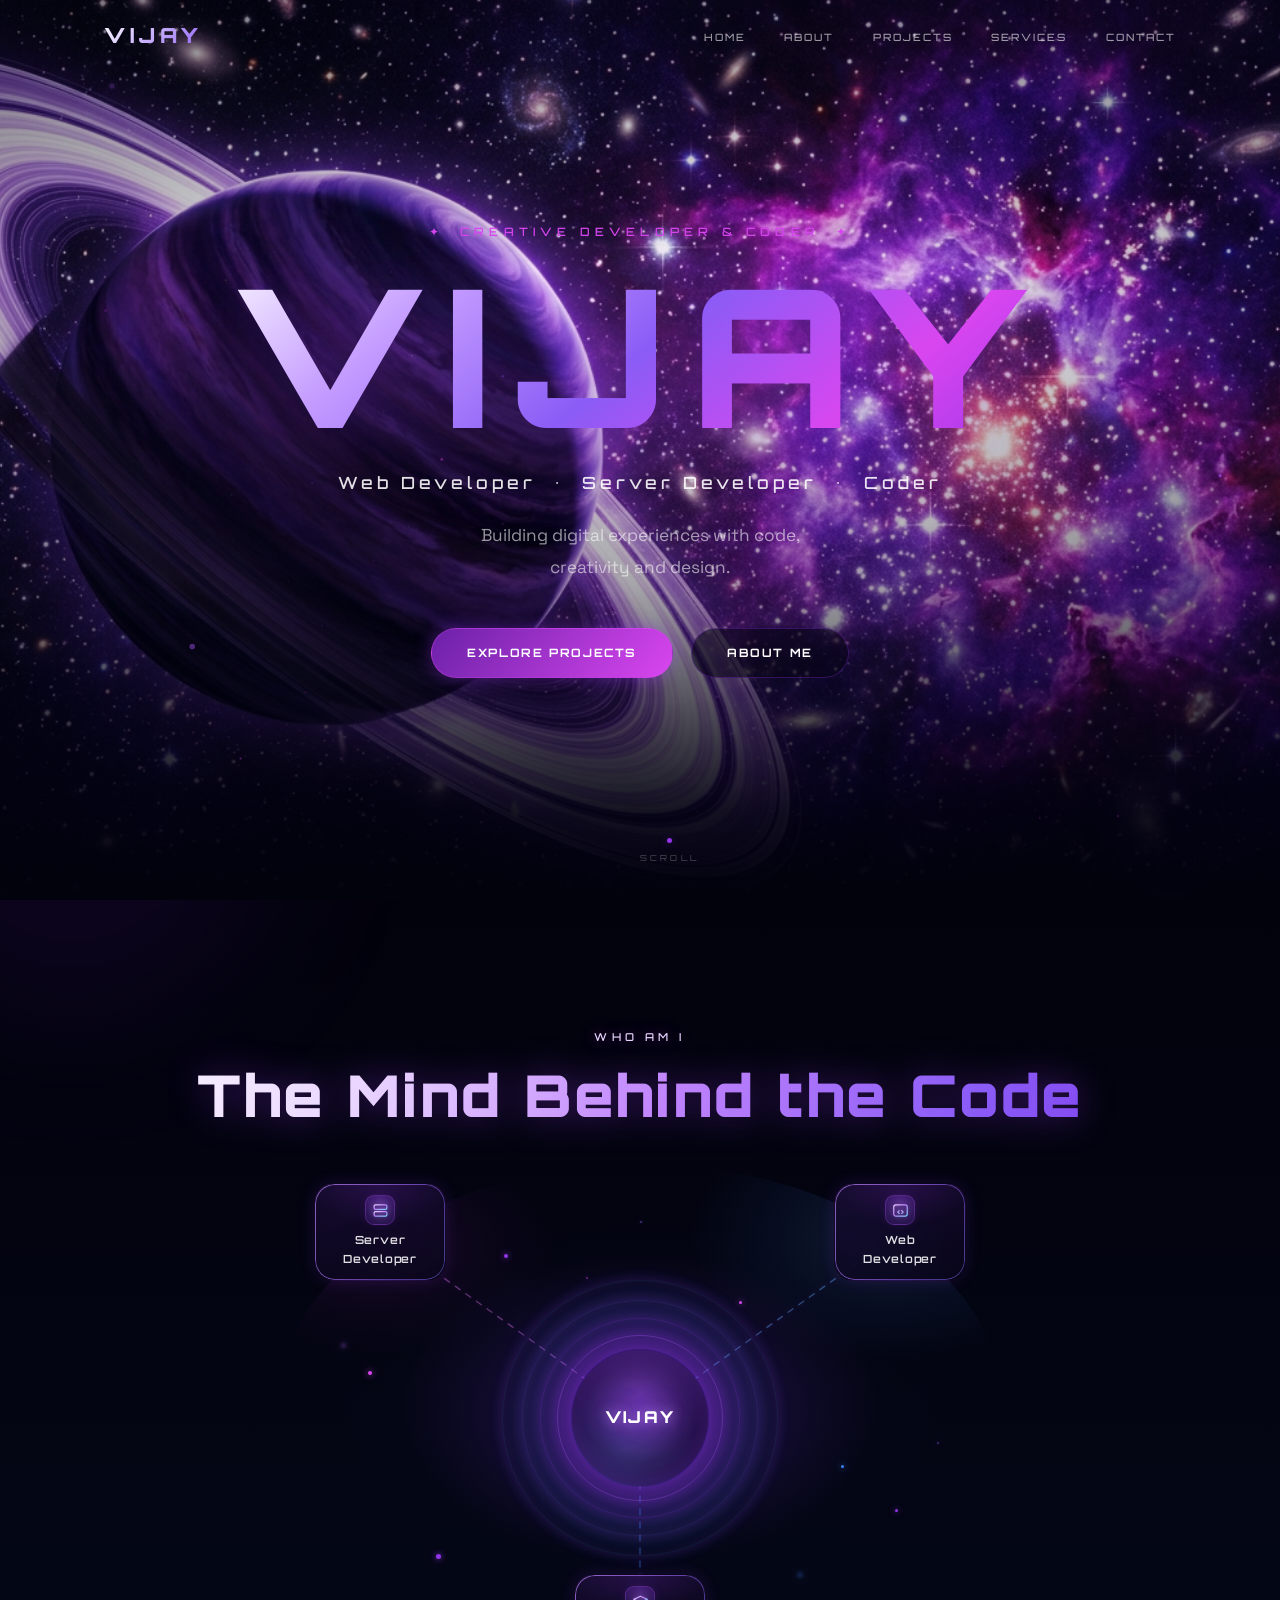
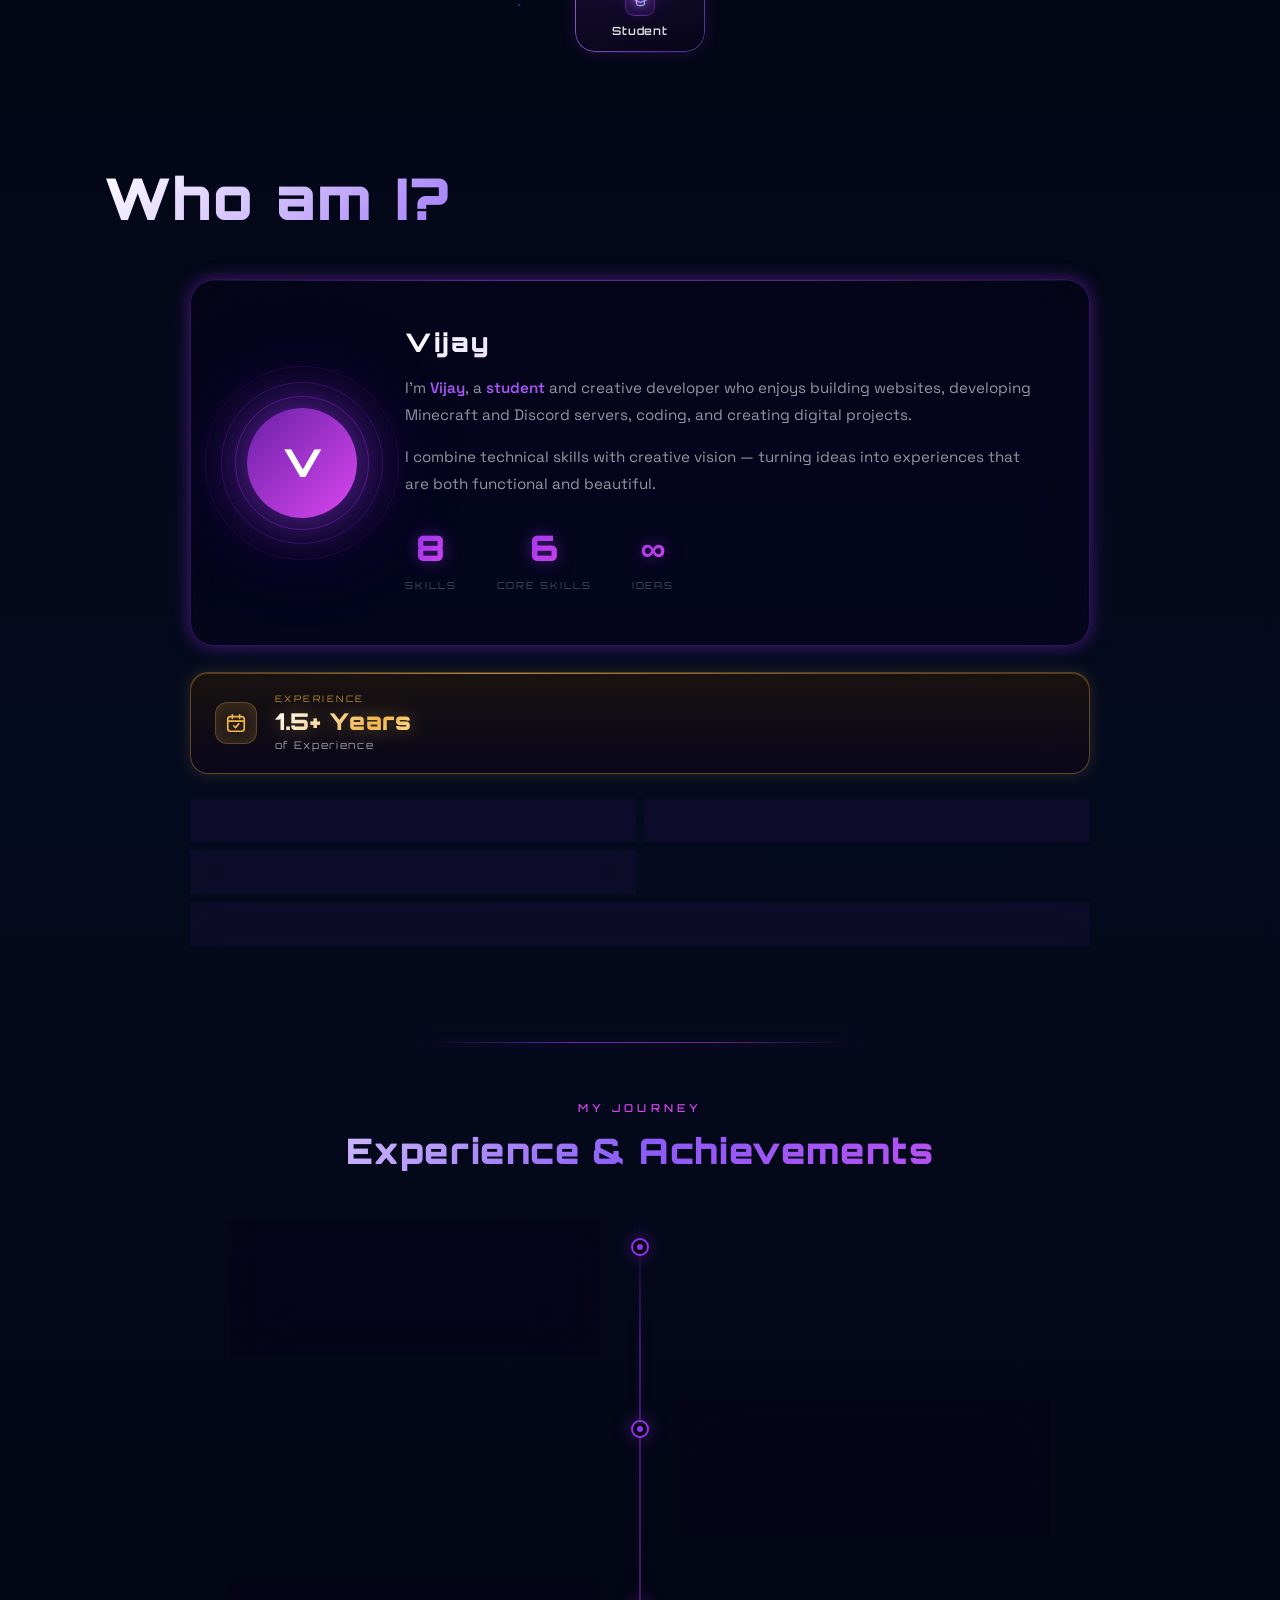
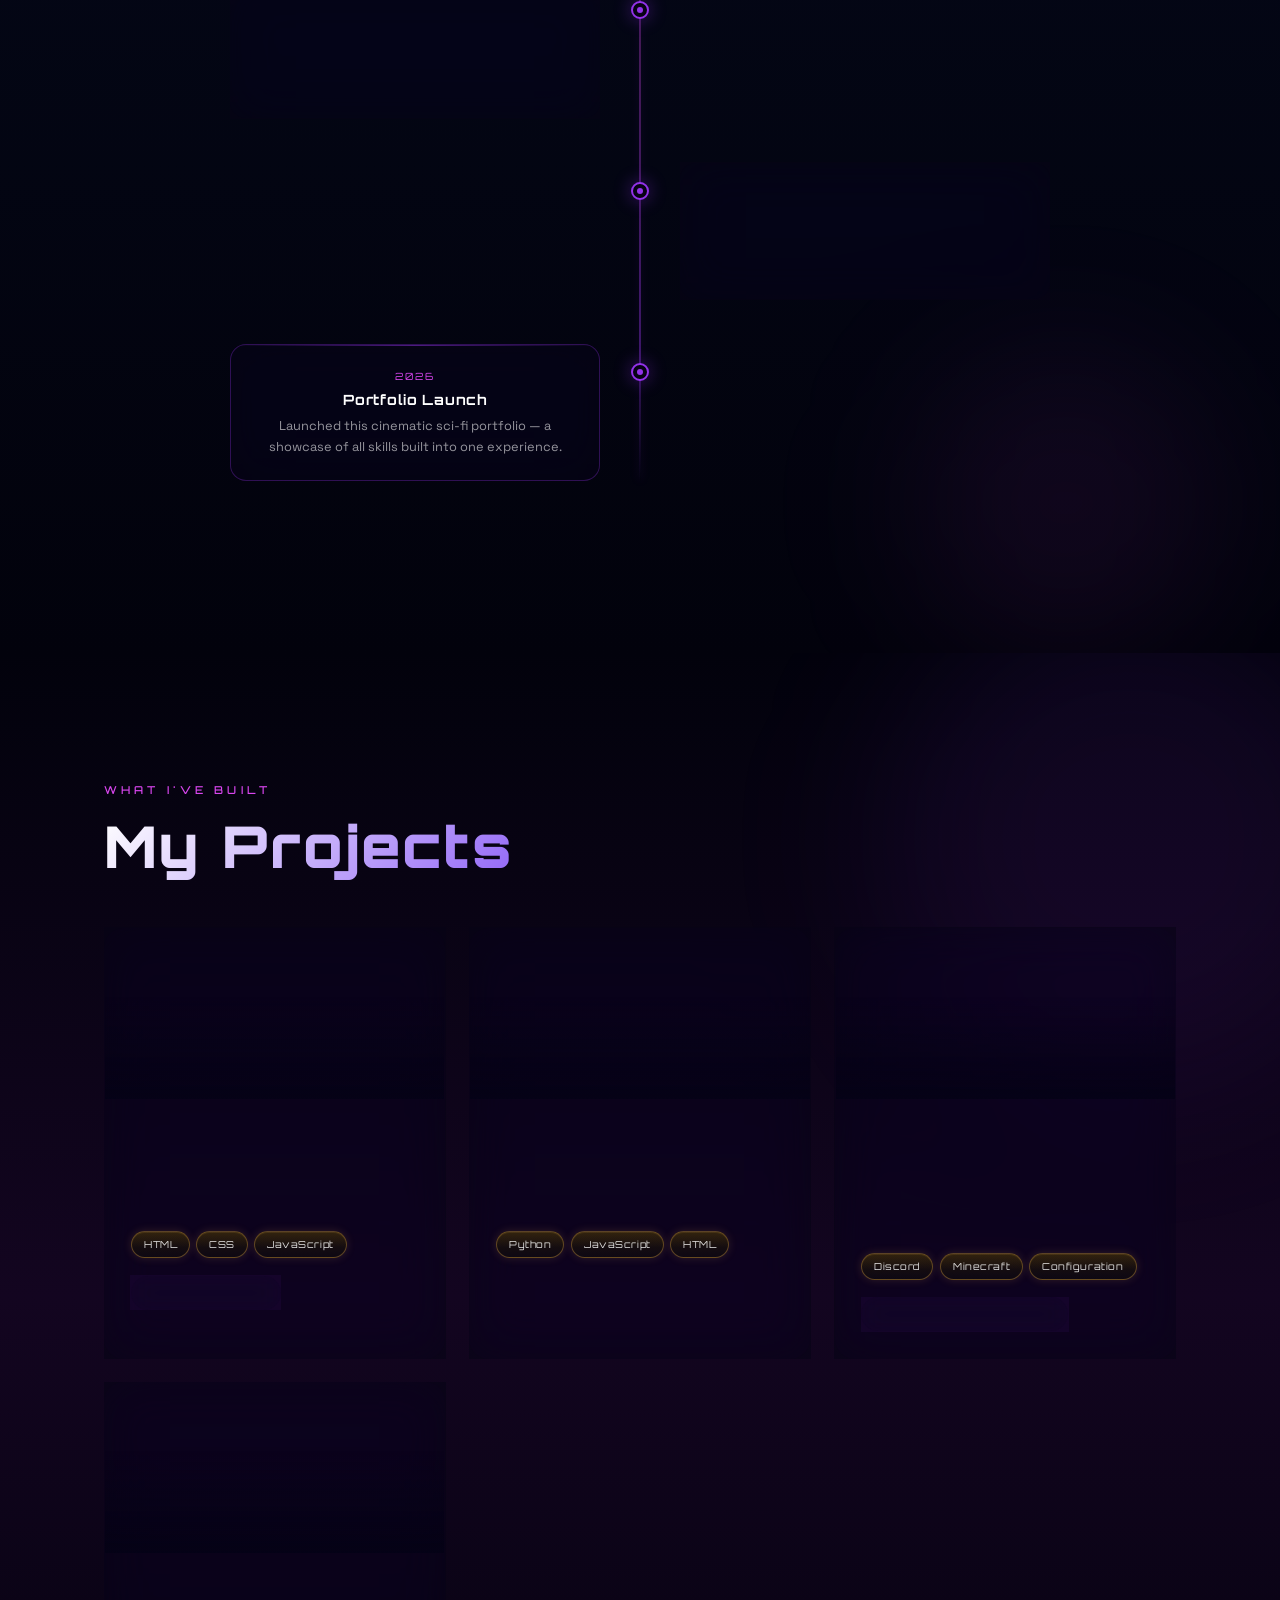
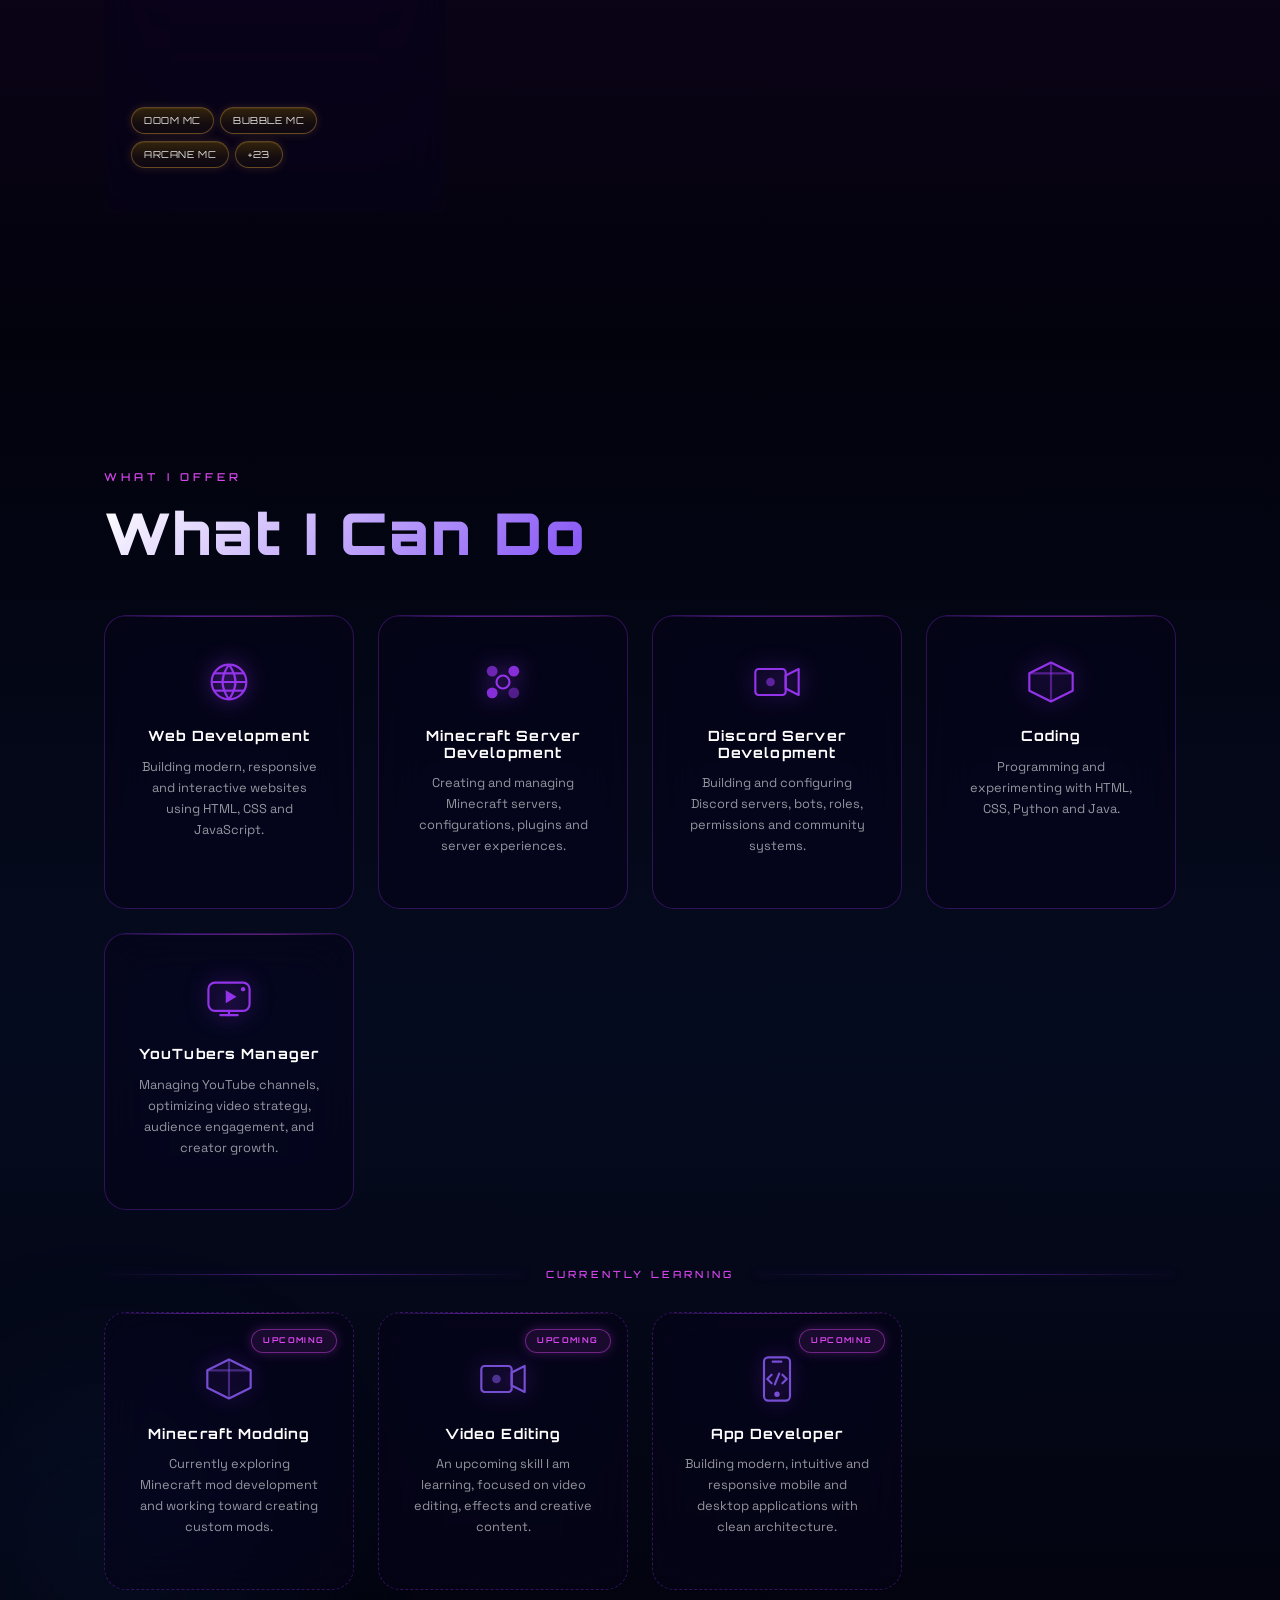
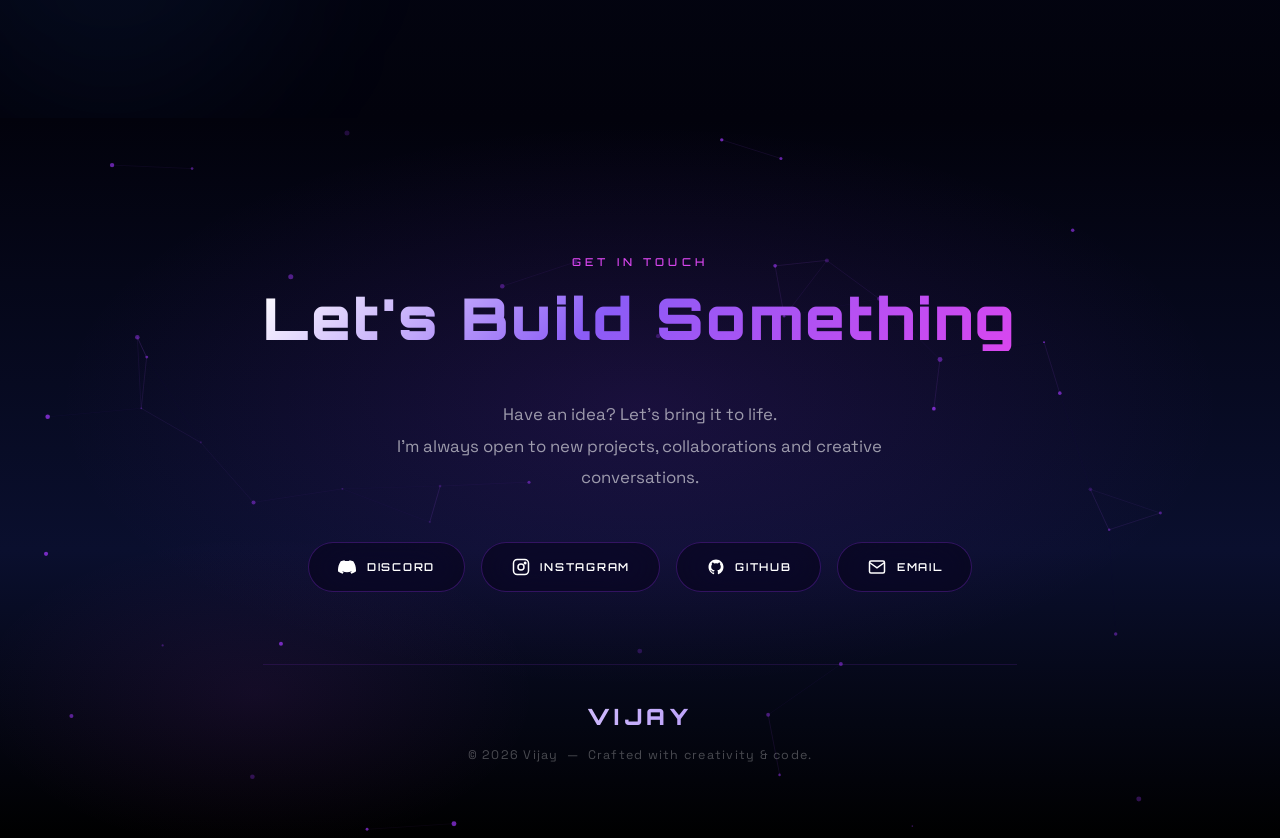
==== commit 95114696: "Add files via upload" ====
--- a/index.html
+++ b/index.html
@@ -102,8 +102,9 @@
       <div class="section-label" id="identity-label">WHO AM I</div>
       <h2 class="section-title" id="identity-title">The Mind Behind the Code</h2>
 
-      <!-- Node graph container -->
-      <div class="identity-nodes" id="identity-nodes" aria-label="Identity node diagram">
+      <!-- Node graph container. .reveal-left is reused here purely as the
+           section's in-view trigger for the staged entrance below. -->
+      <div class="identity-nodes reveal-left" id="identity-nodes" aria-label="Identity node diagram">
         <!-- SVG connecting lines (drawn by JS) -->
         <svg class="node-lines" id="node-lines" aria-hidden="true">
           <defs>
@@ -114,17 +115,31 @@
                 <feMergeNode in="SourceGraphic" />
               </feMerge>
             </filter>
-            <linearGradient id="line-grad-dev" x1="0%" y1="0%" x2="100%" y2="0%">
-              <stop offset="0%" stop-color="#9333ea" stop-opacity="0.9" />
-              <stop offset="100%" stop-color="#8b5cf6" stop-opacity="0.5" />
+            <!-- Violet at the VIJAY end, shifting to blue-violet at the
+                 node end. Gradients are userSpaceOnUse so they map onto the
+                 real pixel geometry the JS writes into x1/y1/x2/y2. -->
+            <linearGradient id="line-grad-dev" gradientUnits="userSpaceOnUse" x1="0" y1="0" x2="1" y2="1">
+              <stop offset="0%" stop-color="#c084fc" stop-opacity="0.95" />
+              <stop offset="55%" stop-color="#8b5cf6" stop-opacity="0.80" />
+              <stop offset="100%" stop-color="#60a5fa" stop-opacity="0.55" />
             </linearGradient>
-            <linearGradient id="line-grad-mgr" x1="0%" y1="0%" x2="100%" y2="0%">
-              <stop offset="0%" stop-color="#d946ef" stop-opacity="0.5" />
-              <stop offset="100%" stop-color="#9333ea" stop-opacity="0.9" />
+            <linearGradient id="line-grad-mgr" gradientUnits="userSpaceOnUse" x1="0" y1="0" x2="1" y2="1">
+              <stop offset="0%" stop-color="#c084fc" stop-opacity="0.95" />
+              <stop offset="55%" stop-color="#a855f7" stop-opacity="0.78" />
+              <stop offset="100%" stop-color="#e879f9" stop-opacity="0.50" />
             </linearGradient>
-            <linearGradient id="line-grad-age" x1="0%" y1="0%" x2="0%" y2="100%">
-              <stop offset="0%" stop-color="#9333ea" stop-opacity="0.9" />
-              <stop offset="100%" stop-color="#3b82f6" stop-opacity="0.5" />
+            <linearGradient id="line-grad-age" gradientUnits="userSpaceOnUse" x1="0" y1="0" x2="1" y2="1">
+              <stop offset="0%" stop-color="#c084fc" stop-opacity="0.95" />
+              <stop offset="55%" stop-color="#8b5cf6" stop-opacity="0.80" />
+              <stop offset="100%" stop-color="#3b82f6" stop-opacity="0.55" />
+            </linearGradient>
+
+            <!-- Shared stroke ramp for the three node icons: violet through
+                 blue-violet, so every icon carries the same colour grade. -->
+            <linearGradient id="icon-grad" x1="0%" y1="0%" x2="100%" y2="100%">
+              <stop offset="0%" stop-color="#e9d5ff" />
+              <stop offset="45%" stop-color="#c084fc" />
+              <stop offset="100%" stop-color="#7dd3fc" />
             </linearGradient>
           </defs>
           <line id="line-dev" class="connect-line" x1="50%" y1="50%" x2="75%" y2="20%" stroke="url(#line-grad-dev)"
@@ -133,27 +148,87 @@
             filter="url(#glow-filter)" />
           <line id="line-age" class="connect-line" x1="50%" y1="50%" x2="50%" y2="85%" stroke="url(#line-grad-age)"
             filter="url(#glow-filter)" />
+
+          <!-- Energy pulses travelling outward from VIJAY along each
+               connection. The JS above drives the geometry of both the
+               base line and its pulse together. -->
+          <line id="flow-dev" class="flow-line" pathLength="1" x1="50%" y1="50%" x2="75%" y2="20%" />
+          <line id="flow-mgr" class="flow-line" pathLength="1" x1="50%" y1="50%" x2="25%" y2="20%" />
+          <line id="flow-age" class="flow-line" pathLength="1" x1="50%" y1="50%" x2="50%" y2="85%" />
         </svg>
 
+        <!-- Cinematic lighting stack, back to front:
+             ambient violet wash -> blue rim (upper right) -> magenta rim
+             (upper left) -> the tight bloom directly behind VIJAY. All are
+             purely decorative and sit below every interactive layer. -->
+        <div class="node-aura" aria-hidden="true"></div>
+        <div class="node-light node-light-blue" aria-hidden="true"></div>
+        <div class="node-light node-light-magenta" aria-hidden="true"></div>
+        <div class="node-bloom" aria-hidden="true"></div>
+
         <!-- Central node -->
-        <div class="node node-center" id="node-center">
+        <div class="node node-center enter-vijay" id="node-center">
+          <!-- Outer halo, then four concentric expanding rings. The halo
+               provides the static multi-layer glow; the rings add motion. -->
+          <div class="node-halo" aria-hidden="true"></div>
           <div class="node-ring node-ring-1" aria-hidden="true"></div>
           <div class="node-ring node-ring-2" aria-hidden="true"></div>
           <div class="node-ring node-ring-3" aria-hidden="true"></div>
+          <div class="node-ring node-ring-4" aria-hidden="true"></div>
+          <!-- Soft highlight that sweeps slowly around the border -->
+          <div class="node-sheen" aria-hidden="true"></div>
           <span>VIJAY</span>
         </div>
 
         <!-- Satellite nodes -->
-        <div class="node node-satellite node-dev" id="node-dev">
-          <div class="node-sat-icon">⚡</div>
+        <div class="node node-satellite node-dev enter-sat" id="node-dev">
+          <!-- Animated purple->violet gradient border layer + hover sweep -->
+          <div class="sat-border" aria-hidden="true"></div>
+          <div class="sat-sheen" aria-hidden="true"></div>
+          <!-- Browser window with a code glyph — matches the thin stroked
+               line-art used by the service and experience icons. -->
+          <div class="node-sat-icon" aria-hidden="true">
+            <svg viewBox="0 0 24 24" fill="none" stroke="currentColor" stroke-width="1.7" stroke-linecap="round"
+              stroke-linejoin="round">
+              <rect x="2.5" y="4" width="19" height="16" rx="3" />
+              <path d="M2.5 8.5h19" />
+              <circle cx="5.6" cy="6.25" r="0.55" fill="currentColor" stroke="none" />
+              <circle cx="7.9" cy="6.25" r="0.55" fill="currentColor" stroke="none" />
+              <path d="M10.2 12.2L8.2 14.2l2 2" />
+              <path d="M13.8 12.2l2 2-2 2" />
+            </svg>
+          </div>
           <span>Web Developer</span>
         </div>
-        <div class="node node-satellite node-mgr" id="node-mgr">
-          <div class="node-sat-icon">🎯</div>
+        <div class="node node-satellite node-mgr enter-sat" id="node-mgr">
+          <div class="sat-border" aria-hidden="true"></div>
+          <div class="sat-sheen" aria-hidden="true"></div>
+          <!-- Stacked server racks with status LEDs -->
+          <div class="node-sat-icon" aria-hidden="true">
+            <svg viewBox="0 0 24 24" fill="none" stroke="currentColor" stroke-width="1.7" stroke-linecap="round"
+              stroke-linejoin="round">
+              <rect x="3" y="4" width="18" height="6.5" rx="2" />
+              <rect x="3" y="13.5" width="18" height="6.5" rx="2" />
+              <path d="M6.5 7.25h4" />
+              <path d="M6.5 16.75h4" />
+              <circle cx="17" cy="7.25" r="0.6" fill="currentColor" stroke="none" />
+              <circle cx="17" cy="16.75" r="0.6" fill="currentColor" stroke="none" />
+            </svg>
+          </div>
           <span>Server Developer</span>
         </div>
-        <div class="node node-satellite node-age" id="node-age">
-          <div class="node-sat-icon">🌟</div>
+        <div class="node node-satellite node-age enter-sat" id="node-age">
+          <div class="sat-border" aria-hidden="true"></div>
+          <div class="sat-sheen" aria-hidden="true"></div>
+          <!-- Minimal graduation cap -->
+          <div class="node-sat-icon" aria-hidden="true">
+            <svg viewBox="0 0 24 24" fill="none" stroke="currentColor" stroke-width="1.7" stroke-linecap="round"
+              stroke-linejoin="round">
+              <path d="M12 4.5L21.5 9 12 13.5 2.5 9 12 4.5Z" />
+              <path d="M6.5 11.2v4.1c0 1.4 2.5 2.6 5.5 2.6s5.5-1.2 5.5-2.6v-4.1" />
+              <path d="M21.5 9v4.6" />
+            </svg>
+          </div>
           <span>Student</span>
         </div>
 
@@ -164,12 +239,20 @@
         <div class="node-particle np-4" aria-hidden="true"></div>
         <div class="node-particle np-5" aria-hidden="true"></div>
         <div class="node-particle np-6" aria-hidden="true"></div>
+        <!-- A few extra motes for depth — kept very faint. .is-bloom adds a
+             soft blurred halo so some particles read as out-of-focus. -->
+        <div class="node-particle np-7" aria-hidden="true"></div>
+        <div class="node-particle np-8" aria-hidden="true"></div>
+        <div class="node-particle np-9" aria-hidden="true"></div>
+        <div class="node-particle np-10 is-bloom" aria-hidden="true"></div>
+        <div class="node-particle np-11 is-bloom" aria-hidden="true"></div>
+        <div class="node-particle np-12" aria-hidden="true"></div>
       </div>
     </div>
 
     <div class="container">
       <div class="section-label reveal-up" id="about-label">WHO I AM</div>
-      <h2 class="section-title reveal-up" id="about-title">About Me</h2>
+      <h2 class="section-title reveal-up" id="about-title">Who am I?</h2>
 
       <div class="about-wrapper">
         <!-- Glass card -->
@@ -189,18 +272,18 @@
           <!-- Text -->
           <div class="about-text">
             <h3 class="about-name">Vijay</h3>
-            <p>I'm <strong>Vijay</strong>, a student and creative developer who enjoys building websites, developing
-              Minecraft and Discord servers, coding, and creating digital projects.</p>
+            <p>I'm <strong>Vijay</strong>, a <strong>student</strong> and creative developer who enjoys building
+              websites, developing Minecraft and Discord servers, coding, and creating digital projects.</p>
             <p>I combine technical skills with creative vision — turning ideas into experiences that are both
               functional and beautiful.</p>
 
             <div class="about-stats" role="list" aria-label="Stats">
               <div class="stat" role="listitem">
-                <span class="stat-num" aria-label="6 skills">6</span>
+                <span class="stat-num" aria-label="8 skills">8</span>
                 <span class="stat-label">Skills</span>
               </div>
               <div class="stat" role="listitem">
-                <span class="stat-num" aria-label="4 core skills">4</span>
+                <span class="stat-num" aria-label="6 core skills">6</span>
                 <span class="stat-label">Core Skills</span>
               </div>
               <div class="stat" role="listitem">
@@ -210,6 +293,51 @@
             </div>
           </div>
         </div>
+
+        <!-- Experience badge — gold accent, kept as a distinct card rather
+             than plain text so it reads as the section's focal stat. -->
+        <div class="exp-card reveal-left" id="exp-card">
+          <!-- Separate layer so the glow pulse and the hover lift can both
+               animate without one cancelling the other. -->
+          <div class="exp-glow" aria-hidden="true"></div>
+          <div class="exp-icon" aria-hidden="true">
+            <svg viewBox="0 0 24 24" fill="none" stroke="currentColor" stroke-width="1.8" stroke-linecap="round"
+              stroke-linejoin="round">
+              <rect x="3" y="5" width="18" height="16" rx="3" />
+              <path d="M3 10h18" />
+              <path d="M8 3v4" />
+              <path d="M16 3v4" />
+              <path d="M9.5 15l2 2 3.5-4" />
+            </svg>
+          </div>
+          <div class="exp-body">
+            <span class="exp-label">Experience</span>
+            <span class="exp-value">1.5+ Years</span>
+            <span class="exp-sub">of Experience</span>
+          </div>
+        </div>
+
+        <!-- Compact summary of development areas. Purely a visual overview —
+             the full breakdown still lives in the Skills section below. -->
+        <ul class="about-areas reveal-stagger" id="about-areas" aria-label="Main development areas">
+          <li class="area-chip">
+            <span class="area-dot" aria-hidden="true"></span>
+            <span class="area-name">Web Development</span>
+          </li>
+          <li class="area-chip">
+            <span class="area-dot" aria-hidden="true"></span>
+            <span class="area-name">Minecraft Server Development</span>
+          </li>
+          <li class="area-chip">
+            <span class="area-dot" aria-hidden="true"></span>
+            <span class="area-name">Discord Server Development</span>
+          </li>
+          <li class="area-chip area-chip-code">
+            <span class="area-dot" aria-hidden="true"></span>
+            <span class="area-name">Coding</span>
+            <span class="area-sub">HTML, CSS, Python, Java</span>
+          </li>
+        </ul>
       </div>
     </div>
 
@@ -307,9 +435,10 @@
               <span role="listitem">CSS</span>
               <span role="listitem">JavaScript</span>
             </div>
-            <!-- No placeholder "#" href: this button only opens the project modal,
-                 so it never jumps the page back to the top. -->
-            <button type="button" class="btn btn-small" id="view-proj-1">View Project</button>
+            <!-- Real deployed destination. A plain <a> so the browser follows
+                 it natively — no JavaScript redirect involved. -->
+            <a href="https://portfolio-w7yb.vercel.app/" class="btn btn-small" id="view-proj-1" target="_blank"
+              rel="noopener noreferrer">View Project</a>
           </div>
         </article>
 
@@ -343,6 +472,7 @@
           <div class="project-info">
             <h3>Server Projects</h3>
             <p>Setting up and configuring Discord servers and Minecraft servers — roles, permissions, bots and plugins.
+              <strong class="proj-stat">72+</strong> servers developed and configured.
             </p>
             <div class="project-tags" role="list" aria-label="Technologies">
               <span role="listitem">Discord</span>
@@ -368,11 +498,31 @@
               <span role="listitem">DOOM MC</span>
               <span role="listitem">BUBBLE MC</span>
               <span role="listitem">ARCANE MC</span>
+              <!-- Compact indicator for the remaining server projects.
+                   Opens a popup listing all 26 servers; it is NOT a tag. -->
+              <button type="button" class="tag-more" id="mc-more-toggle" aria-haspopup="dialog" aria-expanded="false"
+                aria-controls="mc-more-popup">+23</button>
             </div>
           </div>
         </article>
 
       </div><!-- end .projects-grid -->
+
+      <!-- Compact popup: the full list of Minecraft server projects.
+           Scoped to the Minecraft card only; nothing else uses it. -->
+      <div class="mc-more-modal" id="mc-more-modal" aria-hidden="true">
+        <div class="mc-more-backdrop" data-mc-more-close></div>
+        <div class="mc-more-dialog" id="mc-more-popup" role="dialog" aria-modal="true" aria-labelledby="mc-more-title">
+          <div class="mc-more-header">
+            <h4 class="mc-more-title" id="mc-more-title">Minecraft Server Projects</h4>
+            <button type="button" class="mc-more-close" id="mc-more-close"
+              aria-label="Close project list">&times;</button>
+          </div>
+          <div class="mc-more-body">
+            <ul class="mc-more-grid" id="mc-more-grid"></ul>
+          </div>
+        </div>
+      </div>
     </div>
   </section>
 
@@ -450,6 +600,22 @@
           <div class="service-accent-line" aria-hidden="true"></div>
         </div>
 
+        <div class="service-card reveal-card" id="svc-yt-mgr">
+          <div class="service-glow" aria-hidden="true"></div>
+          <div class="service-icon" aria-hidden="true">
+            <svg viewBox="0 0 48 48" fill="none" stroke="currentColor" stroke-width="2">
+              <rect x="5" y="8" width="38" height="26" rx="6" />
+              <polygon points="21,15 31,21 21,27" fill="currentColor" stroke="none" />
+              <path d="M16 38L32 38" stroke-linecap="round" />
+              <path d="M24 34L24 38" stroke-linecap="round" />
+              <circle cx="37" cy="14" r="2" fill="currentColor" stroke="none" />
+            </svg>
+          </div>
+          <h3>YouTubers Manager</h3>
+          <p>Managing YouTube channels, optimizing video strategy, audience engagement, and creator growth.</p>
+          <div class="service-accent-line" aria-hidden="true"></div>
+        </div>
+
       </div>
 
       <!-- Skills still being learned — clearly separated from current skills -->
@@ -484,6 +650,26 @@
           </div>
           <h3>Video Editing</h3>
           <p>An upcoming skill I am learning, focused on video editing, effects and creative content.</p>
+          <div class="service-accent-line" aria-hidden="true"></div>
+        </div>
+
+        <!-- Moved here from the current-skills grid above: same card, icon and
+             copy, now flagged as upcoming like its neighbours. -->
+        <div class="service-card is-upcoming reveal-card" id="svc-app-dev">
+          <span class="skill-badge">Upcoming</span>
+          <div class="service-glow" aria-hidden="true"></div>
+          <div class="service-icon" aria-hidden="true">
+            <svg viewBox="0 0 48 48" fill="none" stroke="currentColor" stroke-width="2">
+              <rect x="12" y="4" width="24" height="40" rx="4" />
+              <line x1="20" y1="8" x2="28" y2="8" stroke-linecap="round" />
+              <circle cx="24" cy="38" r="1.5" fill="currentColor" />
+              <path d="M19 20L15 24L19 28" stroke-linecap="round" stroke-linejoin="round" />
+              <path d="M29 20L33 24L29 28" stroke-linecap="round" stroke-linejoin="round" />
+              <line x1="26" y1="19" x2="22" y2="29" stroke-linecap="round" />
+            </svg>
+          </div>
+          <h3>App Developer</h3>
+          <p>Building modern, intuitive and responsive mobile and desktop applications with clean architecture.</p>
           <div class="service-accent-line" aria-hidden="true"></div>
         </div>
 
--- a/style.css
+++ b/style.css
@@ -609,12 +609,131 @@
   margin-bottom: 5rem;
 }
 
+/* Eyebrow label: smaller, with a subtle magenta/violet bloom */
+#identity-label {
+  margin-bottom: 1rem;
+  color: #e9d5ff;
+  text-shadow: 0 0 14px rgba(217, 70, 239, 0.45), 0 0 30px rgba(147, 51, 234, 0.30);
+}
+
+/* Heading: white -> lavender -> electric violet, with a soft glow behind
+   the glyphs. drop-shadow (not text-shadow) because the text is
+   background-clipped, so text-shadow would be masked out. */
+#identity-title {
+  margin-bottom: 3.4rem;
+  background: linear-gradient(115deg,
+      #ffffff 0%,
+      #e9d5ff 26%,
+      #c084fc 52%,
+      #8b5cf6 78%,
+      #7c3aed 100%);
+  -webkit-background-clip: text;
+  background-clip: text;
+  -webkit-text-fill-color: transparent;
+  filter: drop-shadow(0 0 18px rgba(147, 51, 234, 0.42));
+}
+
+/* Gradient text gently reveals on entry — the clip window sweeps across
+   so the colour itself appears to wash in, rather than a plain fade. */
+.identity-content .section-label,
+.identity-content #identity-title {
+  opacity: 0;
+  transition: opacity 0.7s var(--ease-out);
+}
+
+.identity-content.in-view .section-label {
+  opacity: 1;
+  transition-delay: 0.1s;
+}
+
+.identity-content.in-view #identity-title {
+  opacity: 1;
+  transition-delay: 0.28s;
+}
+
 /* Node diagram */
 .identity-nodes {
   position: relative;
-  width: min(640px, 92vw);
-  height: min(420px, 65vw);
+  width: min(680px, 92vw);
+  height: min(470px, 66vw);
   margin: 0 auto;
+  /* Generous breathing room so the rings and glows never feel crowded */
+  padding: 1.5rem 0;
+}
+
+/* ── Cinematic lighting stack (all decorative, z-index 0) ─────
+   Layered left-to-right and back-to-front so the composition reads as
+   lit from several sources rather than one flat purple wash. */
+.node-aura {
+  position: absolute;
+  inset: -10%;
+  z-index: 0;
+  border-radius: 50%;
+  background: radial-gradient(ellipse 48% 44% at 50% 48%,
+      rgba(147, 51, 234, 0.22) 0%,
+      rgba(124, 58, 237, 0.11) 38%,
+      rgba(10, 15, 46, 0.05) 62%,
+      transparent 76%);
+  pointer-events: none;
+}
+
+/* Cool blue rim from the upper right */
+.node-light {
+  position: absolute;
+  z-index: 0;
+  border-radius: 50%;
+  pointer-events: none;
+}
+
+.node-light-blue {
+  inset: -4%;
+  background: radial-gradient(ellipse 38% 34% at 84% 14%,
+      rgba(96, 165, 250, 0.15) 0%,
+      rgba(59, 130, 246, 0.06) 45%,
+      transparent 72%);
+}
+
+/* Warm magenta rim from the upper left */
+.node-light-magenta {
+  inset: -4%;
+  background: radial-gradient(ellipse 34% 30% at 14% 16%,
+      rgba(217, 70, 239, 0.11) 0%,
+      rgba(162, 28, 175, 0.045) 46%,
+      transparent 72%);
+}
+
+/* Tight bloom directly behind VIJAY — this is what makes the centre
+   read as the brightest focal point. Slow breathing via nodeBloom. */
+.node-bloom {
+  position: absolute;
+  z-index: 2;
+  top: 50%;
+  left: 50%;
+  width: 300px;
+  height: 300px;
+  margin: -150px 0 0 -150px;
+  border-radius: 50%;
+  background: radial-gradient(circle,
+      rgba(168, 85, 247, 0.30) 0%,
+      rgba(124, 58, 237, 0.16) 34%,
+      rgba(59, 130, 246, 0.07) 56%,
+      transparent 72%);
+  pointer-events: none;
+  animation: nodeBloom 7s ease-in-out infinite;
+}
+
+@keyframes nodeBloom {
+
+  0%,
+  100% {
+    transform: scale(1);
+    opacity: 0.85;
+  }
+
+  50% {
+    transform: scale(1.08);
+    opacity: 1;
+  }
 }
 
 .node-lines {
@@ -627,12 +746,68 @@
   z-index: 1;
 }
 
+/* Base connection: thin, elegant, slowly drifting dashes with a soft
+   violet halo. The stroke itself is a violet->blue gradient (SVG defs). */
 .connect-line {
-  stroke-width: 1.5;
+  stroke-width: 1.35;
   fill: none;
-  stroke-dasharray: 10 5;
+  stroke-dasharray: 6 7;
   stroke-linecap: round;
-  animation: dashFlow 2.5s linear infinite;
+  opacity: 0.8;
+  filter: drop-shadow(0 0 3px rgba(147, 51, 234, 0.55));
+  animation: dashFlow 6s linear infinite, lineBreathe 9s ease-in-out infinite;
+}
+
+/* Occasional brightness pulse — very slow so it reads as a living network
+   rather than a blinking indicator. Staggered per line. */
+#line-mgr {
+  animation-delay: 0s, -3s;
+}
+
+#line-age {
+  animation-delay: 0s, -6s;
+}
+
+@keyframes lineBreathe {
+
+  0%,
+  100% {
+    opacity: 0.62;
+  }
+
+  50% {
+    opacity: 0.92;
+  }
+}
+
+/* Travelling energy pulse. Shares the base line's exact geometry (the JS
+   writes both), drawn as a short bright dash that slides outward from
+   VIJAY toward the node. pathLength normalises it so one keyframe works
+   for lines of any length. */
+.flow-line {
+  stroke: #f5f3ff;
+  stroke-width: 1.85;
+  fill: none;
+  stroke-linecap: round;
+  stroke-dasharray: 0.05 0.95;
+  /* Layered bloom: a tight violet core plus a wider blue-violet halo */
+  filter: drop-shadow(0 0 5px rgba(192, 132, 252, 0.95))
+    drop-shadow(0 0 10px rgba(96, 165, 250, 0.55));
+  /* Held hidden until the entrance sequence starts — see 18c. The pulse
+     must NOT run on page load, or it would be visible before the diagram
+     ever enters the viewport. */
+  opacity: 0;
+}
+
+/* Negative delays stagger the three pulses so they do not fire together.
+   Applied here (not on the base rule) so they only take effect once the
+   in-view animation below actually starts. */
+#flow-mgr {
+  animation-delay: -1.2s;
+}
+
+#flow-age {
+  animation-delay: -2.4s;
 }
 
 /* Nodes */
@@ -647,99 +822,305 @@
   z-index: 3;
 }
 
+/* The visual focal point: a violet core lit from within, a blue-violet
+   inner wash, a gradient border and several glow layers beneath it. */
 .node-center {
-  width: 130px;
-  height: 130px;
+  width: 138px;
+  height: 138px;
   top: 50%;
   left: 50%;
   transform: translate(-50%, -50%);
-  background: var(--glass-bg);
+  background:
+    radial-gradient(circle at 50% 34%, rgba(168, 85, 247, 0.42) 0%, transparent 58%),
+    radial-gradient(circle at 38% 72%, rgba(96, 165, 250, 0.20) 0%, transparent 56%),
+    radial-gradient(circle at 50% 50%, rgba(30, 15, 62, 0.92) 0%, rgba(6, 4, 20, 0.96) 100%);
   backdrop-filter: var(--glass-blur);
   -webkit-backdrop-filter: var(--glass-blur);
-  border: 2px solid var(--purple-br);
+  /* Gradient border via a double background — the padding box shows the
+     interior, the border box shows the violet->blue gradient ring. */
+  border: 1.5px solid transparent;
+  background-clip: padding-box, border-box;
+  background-origin: padding-box, border-box;
   border-radius: 50%;
-  box-shadow: var(--glow-lg);
-  font-size: 1rem;
+  box-shadow: var(--glow-md), inset 0 0 26px rgba(147, 51, 234, 0.34);
+  font-size: 1.02rem;
   font-weight: 900;
-  letter-spacing: 0.12em;
+  letter-spacing: 0.14em;
   color: var(--white);
+  text-shadow: 0 0 12px rgba(192, 132, 252, 0.85), 0 0 26px rgba(147, 51, 234, 0.55);
   flex-direction: column;
-  animation: nodeCenter 3.5s ease-in-out infinite;
-}
-
+  animation: nodeCenter 6s ease-in-out infinite;
+}
+
+/* Static multi-layer halo sitting behind the circle. This is what gives
+   the centre its depth before any animation runs. */
+.node-halo {
+  position: absolute;
+  inset: -70px;
+  border-radius: 50%;
+  z-index: -1;
+  background: radial-gradient(circle,
+      rgba(168, 85, 247, 0.22) 0%,
+      rgba(124, 58, 237, 0.13) 30%,
+      rgba(96, 165, 250, 0.06) 50%,
+      transparent 70%);
+  pointer-events: none;
+}
+
+/* Soft highlight sweeping slowly around the border */
+.node-sheen {
+  position: absolute;
+  inset: -1.5px;
+  border-radius: 50%;
+  z-index: 1;
+  background: conic-gradient(from 0deg,
+      transparent 0deg,
+      rgba(233, 213, 255, 0.55) 28deg,
+      rgba(147, 197, 253, 0.30) 52deg,
+      transparent 88deg,
+      transparent 360deg);
+  /* Mask to an outer ring so only the border area lights up */
+  -webkit-mask: radial-gradient(circle, transparent 0 calc(100% - 3px), #000 calc(100% - 3px));
+  mask: radial-gradient(circle, transparent 0 calc(100% - 3px), #000 calc(100% - 3px));
+  pointer-events: none;
+  animation: nodeSheen 11s linear infinite;
+}
+
+@keyframes nodeSheen {
+  to {
+    transform: rotate(360deg);
+  }
+}
+
+/* Concentric neon rings — gentle outward expansion and fade. Four rings
+   on a shared slow cadence so the bloom feels layered, not busy. */
 .node-ring {
   position: absolute;
   border-radius: 50%;
-  border: 1px solid rgba(147, 51, 234, 0.4);
-  animation: ringPulse 3.5s ease-in-out infinite;
+  border: 1px solid rgba(168, 85, 247, 0.34);
+  box-shadow: 0 0 14px rgba(147, 51, 234, 0.20), inset 0 0 10px rgba(147, 51, 234, 0.10);
+  animation: ringPulse 7s ease-in-out infinite;
+  pointer-events: none;
 }
 
 .node-ring-1 {
-  inset: -14px;
+  inset: -15px;
   animation-delay: 0s;
 }
 
 .node-ring-2 {
-  inset: -28px;
+  inset: -32px;
   border-color: rgba(147, 51, 234, 0.22);
-  animation-delay: -1.2s;
+  animation-delay: -1.75s;
 }
 
 .node-ring-3 {
-  inset: -44px;
-  border-color: rgba(147, 51, 234, 0.10);
-  animation-delay: -2.4s;
-}
-
+  inset: -50px;
+  border-color: rgba(139, 92, 246, 0.14);
+  animation-delay: -3.5s;
+}
+
+/* Faintest, widest ring — carries just a hint of blue-violet */
+.node-ring-4 {
+  inset: -70px;
+  border-color: rgba(96, 165, 250, 0.10);
+  animation-delay: -5.25s;
+}
+
+/* Skill nodes: premium glass/neon cards. Dark translucent interior, a
+   violet->blue gradient border (via the .sat-border layer), inner
+   top-edge highlight and a soft neon bloom. */
 .node-satellite {
-  width: 108px;
-  height: 68px;
-  background: var(--glass-bg);
-  backdrop-filter: var(--glass-blur);
-  -webkit-backdrop-filter: var(--glass-blur);
-  border: 1px solid var(--glass-border);
-  border-radius: 14px;
+  width: 132px;
+  min-height: 78px;
+  padding: 0.7rem 0.85rem;
+  background:
+    radial-gradient(ellipse 90% 70% at 50% 0%, rgba(147, 51, 234, 0.16) 0%, transparent 62%),
+    linear-gradient(165deg, rgba(26, 13, 52, 0.78) 0%, rgba(9, 6, 26, 0.86) 100%);
+  backdrop-filter: blur(20px) saturate(150%);
+  -webkit-backdrop-filter: blur(20px) saturate(150%);
+  border: 1px solid transparent;
+  border-radius: 20px;
   flex-direction: column;
-  gap: 4px;
-  font-size: 0.68rem;
+  gap: 6px;
+  font-size: 0.7rem;
   font-weight: 600;
-  letter-spacing: 0.06em;
+  letter-spacing: 0.07em;
   color: var(--white-dim);
-  box-shadow: var(--glow-xs);
-  transition: border-color 0.4s ease, box-shadow 0.4s ease;
-}
-
+  box-shadow: 0 0 16px rgba(147, 51, 234, 0.16), inset 0 1px 0 rgba(255, 255, 255, 0.06);
+  transition: box-shadow 0.4s var(--ease-out), color 0.4s ease;
+  will-change: transform;
+  overflow: hidden;
+  isolation: isolate;
+}
+
+/* The gradient border layer. Animated background-position slides the
+   purple->violet ramp slowly around the card edge. */
+.sat-border {
+  position: absolute;
+  inset: 0;
+  z-index: -1;
+  border-radius: inherit;
+  padding: 1px;
+  background: linear-gradient(115deg,
+      rgba(192, 132, 252, 0.70) 0%,
+      rgba(139, 92, 246, 0.55) 28%,
+      rgba(96, 165, 250, 0.42) 52%,
+      rgba(168, 85, 247, 0.62) 76%,
+      rgba(217, 70, 239, 0.45) 100%);
+  background-size: 260% 260%;
+  -webkit-mask: linear-gradient(#000 0 0) content-box, linear-gradient(#000 0 0);
+  -webkit-mask-composite: xor;
+  mask: linear-gradient(#000 0 0) content-box, linear-gradient(#000 0 0);
+  mask-composite: exclude;
+  pointer-events: none;
+  animation: borderDrift 14s ease-in-out infinite;
+}
+
+@keyframes borderDrift {
+
+  0%,
+  100% {
+    background-position: 0% 50%;
+  }
+
+  50% {
+    background-position: 100% 50%;
+  }
+}
+
+/* Highlight that sweeps across the card on hover only */
+.sat-sheen {
+  position: absolute;
+  top: 0;
+  left: -130%;
+  width: 65%;
+  height: 100%;
+  z-index: -1;
+  border-radius: inherit;
+  background: linear-gradient(100deg,
+      rgba(233, 213, 255, 0) 0%,
+      rgba(233, 213, 255, 0.14) 50%,
+      rgba(233, 213, 255, 0) 100%);
+  transform: skewX(-18deg);
+  transition: left 0.7s var(--ease-out);
+  pointer-events: none;
+}
+
+/* Hover scales and brightens without disturbing the float keyframes:
+   the animation owns transform, so the hover lift uses a filter + colour
+   shift instead of fighting it for the same property. */
 .node-satellite:hover {
-  border-color: var(--glass-border-h);
-  box-shadow: var(--glow-sm);
+  box-shadow: 0 0 30px rgba(147, 51, 234, 0.40), 0 0 60px rgba(96, 165, 250, 0.14),
+    inset 0 1px 0 rgba(255, 255, 255, 0.10);
   color: var(--white);
-}
-
+  filter: brightness(1.16) drop-shadow(0 8px 16px rgba(0, 0, 0, 0.45));
+}
+
+.node-satellite:hover .sat-border {
+  background-position: 100% 50%;
+  filter: brightness(1.45);
+}
+
+.node-satellite:hover .sat-sheen {
+  left: 135%;
+}
+
+/* Rounded-square icon holder with a violet neon glow. Sized once here so
+   all three icons stay identical across every breakpoint. */
 .node-sat-icon {
-  font-size: 1.2rem;
-  line-height: 1;
-}
-
-/* Satellite positions */
+  position: relative;
+  flex-shrink: 0;
+  width: 30px;
+  height: 30px;
+  display: flex;
+  align-items: center;
+  justify-content: center;
+  border-radius: 9px;
+  background:
+    radial-gradient(circle at 50% 20%, rgba(168, 85, 247, 0.22) 0%, transparent 68%),
+    rgba(147, 51, 234, 0.10);
+  border: 1px solid rgba(168, 85, 247, 0.34);
+  box-shadow: inset 0 0 12px rgba(147, 51, 234, 0.16), 0 0 10px rgba(147, 51, 234, 0.14);
+  color: var(--purple-light);
+  overflow: hidden;
+  transition: color 0.4s ease, border-color 0.4s var(--ease-out),
+    box-shadow 0.4s var(--ease-out);
+}
+
+/* Gradient stroke: the SVG paints its strokes with a violet->blue ramp
+   instead of a flat colour. currentColor fallback keeps it readable in
+   any browser without SVG gradient support. */
+.node-sat-icon svg {
+  position: relative;
+  z-index: 1;
+  width: 17px;
+  height: 17px;
+  display: block;
+  stroke: url(#icon-grad);
+  /* Thin neon outline: tight violet core + wider blue-violet halo */
+  filter: drop-shadow(0 0 4px rgba(192, 132, 252, 0.85))
+    drop-shadow(0 0 9px rgba(96, 165, 250, 0.35));
+}
+
+/* Animated highlight travelling across the icon tile */
+.node-sat-icon::after {
+  content: '';
+  position: absolute;
+  top: 0;
+  left: -140%;
+  width: 75%;
+  height: 100%;
+  background: linear-gradient(100deg,
+      rgba(233, 213, 255, 0) 0%,
+      rgba(233, 213, 255, 0.28) 50%,
+      rgba(233, 213, 255, 0) 100%);
+  transform: skewX(-20deg);
+  animation: iconGlint 5.5s ease-in-out infinite;
+  pointer-events: none;
+}
+
+@keyframes iconGlint {
+
+  0%,
+  72% {
+    left: -140%;
+  }
+
+  88%,
+  100% {
+    left: 145%;
+  }
+}
+
+.node-satellite:hover .node-sat-icon {
+  color: var(--white);
+  border-color: rgba(192, 132, 252, 0.75);
+  box-shadow: inset 0 0 16px rgba(147, 51, 234, 0.30), 0 0 18px rgba(168, 85, 247, 0.42);
+}
+
+.node-satellite:hover .node-sat-icon svg {
+  filter: drop-shadow(0 0 6px rgba(192, 132, 252, 1))
+    drop-shadow(0 0 14px rgba(147, 197, 253, 0.55));
+}
+
+/* Satellite positions — balanced triangle around the centre */
 .node-dev {
-  top: 5%;
-  right: 5%;
-  animation: nodeSat1 4s ease-in-out infinite;
-  border-color: rgba(139, 92, 246, 0.45);
+  top: 0;
+  right: 2%;
+  animation: nodeSat1 6.5s ease-in-out infinite;
 }
 
 .node-mgr {
-  top: 5%;
-  left: 5%;
-  animation: nodeSat2 4.5s ease-in-out infinite;
-  border-color: rgba(217, 70, 239, 0.35);
+  top: 0;
+  left: 2%;
+  animation: nodeSat2 7s ease-in-out infinite;
 }
 
 .node-age {
-  bottom: 5%;
-  left: calc(50% - 54px);
-  animation: nodeSat3 3.8s ease-in-out infinite;
-  border-color: rgba(59, 130, 246, 0.35);
+  bottom: 0;
+  left: calc(50% - 66px);
+  animation: nodeSat3 6s ease-in-out infinite;
 }
 
 /* Node floating particles */
@@ -803,6 +1184,80 @@
   bottom: 30%;
   right: 12%;
   animation: particleFloat6 6.5s ease-in-out infinite;
+}
+
+/* Extra motes for depth — deliberately faint so they read as dust, not UI */
+.np-7 {
+  width: 2px;
+  height: 2px;
+  top: 8%;
+  left: 50%;
+  opacity: 0.5;
+  animation: particleFloat2 8s ease-in-out infinite;
+  background: var(--violet-br);
+  box-shadow: 0 0 5px var(--violet-br);
+}
+
+.np-8 {
+  width: 2px;
+  height: 2px;
+  bottom: 10%;
+  left: 32%;
+  opacity: 0.45;
+  animation: particleFloat4 9s ease-in-out infinite;
+  background: var(--blue-br);
+  box-shadow: 0 0 5px var(--blue-br);
+}
+
+.np-9 {
+  width: 2px;
+  height: 2px;
+  top: 55%;
+  right: 6%;
+  opacity: 0.45;
+  animation: particleFloat5 7.5s ease-in-out infinite;
+  background: var(--violet-br);
+  box-shadow: 0 0 5px var(--violet-br);
+}
+
+/* Larger, out-of-focus motes — blurred so they read as nearer the camera
+   and give the field some depth without adding visual noise. */
+.np-10 {
+  width: 5px;
+  height: 5px;
+  top: 34%;
+  left: 6%;
+  opacity: 0.30;
+  animation: particleFloat1 9.5s ease-in-out infinite;
+  background: var(--purple-light);
+  box-shadow: 0 0 10px var(--purple-light);
+}
+
+.np-11 {
+  width: 6px;
+  height: 6px;
+  bottom: 16%;
+  right: 26%;
+  opacity: 0.24;
+  animation: particleFloat3 11s ease-in-out infinite;
+  background: var(--blue-br);
+  box-shadow: 0 0 12px var(--blue-br);
+}
+
+.np-12 {
+  width: 2px;
+  height: 2px;
+  top: 20%;
+  left: 42%;
+  opacity: 0.5;
+  animation: particleFloat6 8.5s ease-in-out infinite;
+  background: var(--magenta);
+  box-shadow: 0 0 5px var(--magenta);
+}
+
+/* Soft bloom on the blurred motes */
+.node-particle.is-bloom {
+  filter: blur(1.6px);
 }
 
 /* ── 12. DECORATION ORBS ──────────────────────────────────── */
@@ -900,9 +1355,28 @@
 }
 
 .about-wrapper {
-  display: flex;
-  justify-content: center;
+  /* Column, so the experience card and area chips stack UNDER the glass
+     card. As a flex row they became side-by-side siblings and the
+     experience card was crushed into a narrow column. */
+  display: flex;
+  flex-direction: column;
+  align-items: center;
+  gap: 1.6rem;
   margin-bottom: 6rem;
+}
+
+/* The glass card keeps its own centred max-width inside the column */
+.about-wrapper > .about-glass {
+  max-width: 900px;
+}
+
+/* Experience card and chips share the glass card's width so the section
+   reads as one aligned stack. */
+.about-wrapper > .exp-card,
+.about-wrapper > .about-areas {
+  width: 100%;
+  max-width: 900px;
+  margin-top: 0;
 }
 
 .about-glass {
@@ -1045,6 +1519,219 @@
   text-transform: uppercase;
 }
 
+/* ── 13b. WHO AM I — PREMIUM EXPERIENCE CARD & AREA CHIPS ────
+   Extends section 13. The gold accent is held in local tokens ON the
+   experience card, so the warm palette cannot reach the rest of the
+   section — the purple cosmic theme stays dominant. */
+.exp-card {
+  --gold: #f2b64b;
+  --gold-soft: rgba(242, 182, 75, 0.34);
+  --gold-glow: rgba(242, 182, 75, 0.16);
+
+  position: relative;
+  overflow: hidden;
+  isolation: isolate;
+  display: flex;
+  align-items: center;
+  gap: 1.1rem;
+  margin-top: 1.6rem;
+  padding: 1.1rem 1.5rem;
+  border-radius: 18px;
+  /* Dark translucent interior with a faint amber top-light */
+  background: linear-gradient(180deg, rgba(34, 22, 8, 0.72) 0%, rgba(10, 6, 24, 0.86) 100%);
+  backdrop-filter: blur(18px) saturate(150%);
+  -webkit-backdrop-filter: blur(18px) saturate(150%);
+  border: 1px solid var(--gold-soft);
+  box-shadow: 0 0 16px var(--gold-glow), inset 0 1px 0 rgba(242, 182, 75, 0.12);
+  transition: transform 0.3s var(--ease-out), box-shadow 0.3s ease, border-color 0.3s ease;
+  will-change: transform;
+}
+
+/* Top edge highlight, matching .about-glass::before's treatment */
+.exp-card::before {
+  content: '';
+  position: absolute;
+  top: 0;
+  left: 0;
+  right: 0;
+  height: 1px;
+  background: linear-gradient(to right, transparent, rgba(242, 182, 75, 0.65), rgba(242, 182, 75, 0.25), transparent);
+}
+
+/* Soft shimmer that sweeps across on hover — one subtle pass */
+.exp-card::after {
+  content: '';
+  position: absolute;
+  top: 0;
+  left: -120%;
+  width: 60%;
+  height: 100%;
+  z-index: -1;
+  border-radius: inherit;
+  background: linear-gradient(100deg,
+      rgba(255, 226, 160, 0) 0%,
+      rgba(255, 226, 160, 0.13) 50%,
+      rgba(255, 226, 160, 0) 100%);
+  transform: skewX(-18deg);
+  transition: left 0.75s var(--ease-out);
+  pointer-events: none;
+}
+
+/* Hover lift and shimmer live in section 18b, after the reveal system, so
+   the hover transform is not outranked by .reveal-left.in-view. */
+
+/* Very slow, very faint glow pulse — premium, not blinking.
+   The pulse runs on a child pseudo-element rather than on the card
+   itself: an animation on the card would keep overriding the hover
+   transform (animations beat normal declarations), which killed the
+   lift. Keeping it separate lets both effects coexist. */
+.exp-card.in-view .exp-glow {
+  animation: expPulse 4.5s ease-in-out infinite;
+}
+
+.exp-glow {
+  position: absolute;
+  inset: 0;
+  z-index: -1;
+  border-radius: inherit;
+  opacity: 0;
+  box-shadow: 0 0 16px var(--gold-glow), inset 0 1px 0 rgba(242, 182, 75, 0.12);
+  transition: opacity 0.6s var(--ease-out);
+  pointer-events: none;
+}
+
+.exp-card.in-view .exp-glow {
+  opacity: 1;
+}
+
+@keyframes expPulse {
+  0%,
+  100% {
+    box-shadow: 0 0 16px var(--gold-glow), inset 0 1px 0 rgba(242, 182, 75, 0.12);
+  }
+  50% {
+    box-shadow: 0 0 24px rgba(242, 182, 75, 0.24), inset 0 1px 0 rgba(242, 182, 75, 0.16);
+  }
+}
+
+.exp-icon {
+  flex-shrink: 0;
+  width: 42px;
+  height: 42px;
+  border-radius: 12px;
+  display: flex;
+  align-items: center;
+  justify-content: center;
+  color: var(--gold);
+  background: rgba(242, 182, 75, 0.10);
+  border: 1px solid rgba(242, 182, 75, 0.28);
+  box-shadow: inset 0 0 14px rgba(242, 182, 75, 0.10);
+}
+
+.exp-icon svg {
+  width: 22px;
+  height: 22px;
+}
+
+.exp-body {
+  display: flex;
+  flex-direction: column;
+  gap: 0.18rem;
+  min-width: 0;
+}
+
+.exp-label {
+  font-family: var(--font-display);
+  font-size: 0.56rem;
+  letter-spacing: 0.28em;
+  text-transform: uppercase;
+  color: rgba(242, 182, 75, 0.75);
+}
+
+.exp-value {
+  font-family: var(--font-display);
+  font-size: 1.45rem;
+  font-weight: 900;
+  letter-spacing: 0.04em;
+  line-height: 1.1;
+  background: linear-gradient(135deg, var(--white) 0%, #f2b64b 70%, #ffd98a 100%);
+  -webkit-background-clip: text;
+  -webkit-text-fill-color: transparent;
+  background-clip: text;
+  filter: drop-shadow(0 0 10px rgba(242, 182, 75, 0.35));
+}
+
+.exp-sub {
+  font-family: var(--font-display);
+  font-size: 0.66rem;
+  letter-spacing: 0.16em;
+  color: var(--muted);
+}
+
+/* ── Development-area chips (purple theme) ─────────────────── */
+.about-areas {
+  list-style: none;
+  margin: 1.6rem 0 0;
+  padding: 0;
+  display: grid;
+  grid-template-columns: repeat(2, minmax(0, 1fr));
+  gap: 0.6rem;
+}
+
+.area-chip {
+  display: flex;
+  align-items: center;
+  gap: 0.6rem;
+  padding: 0.7rem 0.9rem;
+  border-radius: 12px;
+  background: var(--glass-bg-light);
+  border: 1px solid rgba(147, 51, 234, 0.24);
+  backdrop-filter: blur(12px);
+  -webkit-backdrop-filter: blur(12px);
+  box-shadow: inset 0 1px 0 rgba(255, 255, 255, 0.04);
+  transition: border-color 0.28s ease, box-shadow 0.28s ease, transform 0.28s var(--ease-out);
+  min-width: 0;
+}
+
+.area-chip:hover {
+  border-color: var(--glass-border-h);
+  box-shadow: var(--glow-xs);
+  transform: translateY(-2px);
+}
+
+.area-dot {
+  flex-shrink: 0;
+  width: 7px;
+  height: 7px;
+  border-radius: 50%;
+  background: var(--purple-br);
+  box-shadow: 0 0 8px var(--purple-br);
+}
+
+.area-name {
+  font-family: var(--font-display);
+  font-size: 0.66rem;
+  letter-spacing: 0.05em;
+  color: var(--white-dim);
+  min-width: 0;
+  overflow-wrap: anywhere;
+}
+
+/* The coding chip carries a secondary language list */
+.area-chip-code {
+  grid-column: 1 / -1;
+  flex-wrap: wrap;
+}
+
+.area-sub {
+  font-family: var(--font-body);
+  font-size: 0.68rem;
+  color: var(--muted);
+  padding-left: 0.6rem;
+  border-left: 1px solid rgba(147, 51, 234, 0.3);
+  margin-left: 0.1rem;
+}
+
 /* ── 14. PROJECTS SECTION ─────────────────────────────────── */
 #projects {
   position: relative;
@@ -1145,6 +1832,22 @@
   margin-bottom: 1rem;
 }
 
+/* Inline stat highlight inside a project description. Uses the site's
+   purple->gold ramp, matching the gold accent already on the project tags.
+   Scoped to .proj-stat so it cannot affect other cards or paragraphs. */
+.project-info .proj-stat {
+  font-family: var(--font-display);
+  font-weight: 900;
+  font-size: 0.92em;
+  letter-spacing: 0.02em;
+  background: linear-gradient(120deg, #c084fc 0%, #e9d5ff 38%, #f2b64b 100%);
+  -webkit-background-clip: text;
+  background-clip: text;
+  -webkit-text-fill-color: transparent;
+  /* Text is background-clipped, so the glow must be a drop-shadow */
+  filter: drop-shadow(0 0 7px rgba(242, 182, 75, 0.45));
+}
+
 .project-tags {
   display: flex;
   flex-wrap: wrap;
@@ -1152,15 +1855,122 @@
   margin-bottom: 1.1rem;
 }
 
-.project-tags span {
+/* ── Premium gold/amber project tags ────────────────────────
+   Same treatment as the Minecraft popup's server blocks, adapted to the
+   small pill tags. The accent is held in local tokens ON the tag, so the
+   warm palette can only ever appear here — the cards, their images,
+   titles, buttons and the rest of the purple cosmic theme are untouched. */
+.project-tags > span,
+.project-tags > .tag-more {
+  --gold: #f2b64b;
+  --gold-soft: rgba(242, 182, 75, 0.34);
+  --gold-glow: rgba(242, 182, 75, 0.16);
+
+  position: relative;
+  overflow: hidden;
+  isolation: isolate;
+  display: inline-flex;
+  align-items: center;
+  justify-content: center;
   font-family: var(--font-display);
   font-size: 0.6rem;
   letter-spacing: 0.06em;
   padding: 0.28rem 0.75rem;
   border-radius: 30px;
-  background: rgba(147, 51, 234, 0.12);
-  border: 1px solid rgba(147, 51, 234, 0.30);
-  color: var(--violet-br);
+  /* Near-black plum interior, faintly amber-lit from the top */
+  background: linear-gradient(180deg, rgba(34, 22, 8, 0.92) 0%, rgba(14, 8, 20, 0.96) 100%);
+  border: 1px solid var(--gold-soft);
+  color: var(--white-dim);
+  box-shadow: 0 0 10px var(--gold-glow), inset 0 1px 0 rgba(242, 182, 75, 0.10);
+  /* Only transform/colour animate — never the layout box, so the pills
+     cannot reflow or push the row into a horizontal overflow. */
+  transition: transform 0.26s var(--ease-out), box-shadow 0.26s ease,
+    border-color 0.26s ease, color 0.26s ease;
+  will-change: transform;
+
+  /* Held hidden until the card scrolls in, so the stagger below actually
+     reads as an entrance. The card owns the reveal state (.reveal-card
+     .in-view); this just follows it. */
+  opacity: 0;
+}
+
+.project-card.in-view .project-tags > span,
+.project-card.in-view .project-tags > .tag-more {
+  opacity: 1;
+}
+
+/* Soft inner highlight along the top edge of the border */
+.project-tags > span::before,
+.project-tags > .tag-more::before {
+  content: '';
+  position: absolute;
+  inset: 0;
+  z-index: -1;
+  border-radius: inherit;
+  background: linear-gradient(180deg, rgba(242, 182, 75, 0.09) 0%, rgba(242, 182, 75, 0) 62%);
+  pointer-events: none;
+}
+
+/* Very subtle premium shine that sweeps across on hover */
+.project-tags > span::after,
+.project-tags > .tag-more::after {
+  content: '';
+  position: absolute;
+  top: 0;
+  left: -120%;
+  width: 70%;
+  height: 100%;
+  z-index: -1;
+  border-radius: inherit;
+  background: linear-gradient(100deg,
+      rgba(255, 226, 160, 0) 0%,
+      rgba(255, 226, 160, 0.12) 50%,
+      rgba(255, 226, 160, 0) 100%);
+  transform: skewX(-18deg);
+  transition: left 0.65s var(--ease-out);
+  pointer-events: none;
+}
+
+.project-tags > span:hover,
+.project-tags > .tag-more:hover,
+.project-tags > span:focus-visible,
+.project-tags > .tag-more:focus-visible {
+  transform: translateY(-3px) scale(1.03);
+  border-color: var(--gold);
+  color: var(--white);
+  box-shadow: 0 0 18px rgba(242, 182, 75, 0.30),
+    inset 0 1px 0 rgba(242, 182, 75, 0.18);
+}
+
+.project-tags > span:hover::after,
+.project-tags > .tag-more:hover::after,
+.project-tags > span:focus-visible::after,
+.project-tags > .tag-more:focus-visible::after {
+  left: 130%;
+}
+
+/* ── Staggered entrance, tied to the card's existing reveal ───
+   The card already fades in when it scrolls into view (.reveal-card
+   .in-view). Gating on that state means the tags animate on entry and
+   again on every scroll back into view, with no extra JS. The delay is
+   derived from each tag's --i index (set in JS), so the sequence stays
+   correct whatever the tag count. 'both' holds the from-state during the
+   delay, which is why the tags need no separate hidden state. */
+.project-card.in-view .project-tags > span,
+.project-card.in-view .project-tags > .tag-more {
+  animation: tagIn 0.4s var(--ease-out) both;
+  animation-delay: calc(var(--i, 0) * 60ms + 180ms);
+}
+
+@keyframes tagIn {
+  from {
+    opacity: 0;
+    transform: translateY(10px) scale(0.96);
+  }
+  to {
+    opacity: 1;
+    transform: translateY(0) scale(1);
+  }
 }
 
 /* ── 15. EXPERIENCE / TIMELINE ────────────────────────────── */
@@ -1614,6 +2424,144 @@
   transform: translateY(0);
 }
 
+/* Slides in from the left — used by the Who am I experience card.
+   The ::before overlay below is shared with .about-glass, so this must
+   not introduce a transform on the card itself. */
+.reveal-left {
+  opacity: 0;
+  transform: translateX(-44px);
+  transition: opacity 0.75s var(--ease-out), transform 0.75s var(--ease-out);
+}
+
+.reveal-left.in-view {
+  opacity: 1;
+  transform: translateX(0);
+}
+
+/* Children of a .reveal-stagger container appear one after another once
+   the container is in view. --i (set in JS) drives the order. */
+.reveal-stagger > * {
+  opacity: 0;
+  transform: translateY(14px);
+  transition: opacity 0.6s var(--ease-out), transform 0.6s var(--ease-out);
+  transition-delay: calc(var(--i, 0) * 90ms);
+}
+
+.reveal-stagger.in-view > * {
+  opacity: 1;
+  transform: translateY(0);
+}
+
+/* ── 18b. WHO AM I EXPERIENCE CARD — HOVER ───────────────────
+   Deliberately placed after the reveal system: .reveal-left.in-view
+   declares transform at the same specificity, so the hover lift has to
+   come later in the cascade to win while the entrance is settled. */
+.exp-card:hover,
+.exp-card:focus-visible {
+  transform: translateY(-3px) scale(1.012);
+  border-color: var(--gold);
+  box-shadow: 0 0 26px rgba(242, 182, 75, 0.28), inset 0 1px 0 rgba(242, 182, 75, 0.18);
+  outline: none;
+}
+
+.exp-card:hover::after,
+.exp-card:focus-visible::after {
+  left: 130%;
+}
+
+/* Once revealed, hand the transform transition back to the quicker
+   hover timing so the lift feels responsive rather than sluggish. */
+.exp-card.in-view {
+  transition: transform 0.3s var(--ease-out), box-shadow 0.3s ease, border-color 0.3s ease;
+}
+
+/* ── 18c. WHO AM I — STAGED SCROLL ENTRANCE ──────────────────
+   Sequence when the node system scrolls into view:
+     heading (0.25s) -> VIJAY (0.35s) -> lines draw (0.55s)
+     -> skill nodes (0.75s+). Total settle is ~1.3s.
+   All of it is gated on .identity-nodes.in-view, so nothing here fires
+   until the diagram is actually on screen. */
+.identity-nodes .enter-vijay,
+.identity-nodes .enter-sat,
+.identity-nodes .connect-line,
+.identity-nodes .flow-line {
+  opacity: 0;
+}
+
+.identity-nodes.in-view .enter-vijay {
+  animation: enterVijay 0.7s var(--ease-out) 0.35s both;
+}
+
+.identity-nodes.in-view .enter-sat {
+  animation: enterSat 0.6s var(--ease-out) both;
+}
+
+.identity-nodes.in-view .node-dev {
+  animation-delay: 0.75s;
+}
+
+.identity-nodes.in-view .node-mgr {
+  animation-delay: 0.88s;
+}
+
+.identity-nodes.in-view .node-age {
+  animation-delay: 1s;
+}
+
+/* Lines draw outward from the centre using a dash reveal */
+.identity-nodes.in-view .connect-line {
+  animation: lineDraw 0.85s var(--ease-out) 0.55s both, dashFlow 6s linear 1.4s infinite;
+}
+
+.identity-nodes.in-view .flow-line {
+  animation: flowPulse 3.6s linear 1.5s infinite;
+  opacity: 1;
+}
+
+/* Re-apply the per-line stagger after the in-view rule, which resets
+   animation-delay to 1.5s on all three. */
+.identity-nodes.in-view #flow-mgr {
+  animation-delay: 0.3s;
+}
+
+.identity-nodes.in-view #flow-age {
+  animation-delay: -0.9s;
+}
+
+@keyframes enterVijay {
+  from {
+    opacity: 0;
+    transform: translate(-50%, -50%) scale(0.9);
+  }
+  to {
+    opacity: 1;
+    transform: translate(-50%, -50%) scale(1);
+  }
+}
+
+@keyframes enterSat {
+  from {
+    opacity: 0;
+    transform: translateY(12px) scale(0.94);
+  }
+  to {
+    opacity: 1;
+    transform: translateY(0) scale(1);
+  }
+}
+
+/* Runs once, then hands the property back to the drifting dashFlow */
+@keyframes lineDraw {
+  from {
+    stroke-dashoffset: 40;
+    opacity: 0;
+  }
+  to {
+    stroke-dashoffset: 0;
+    opacity: 0.75;
+  }
+}
+
 .reveal-tl {
   transform: translateX(-50px);
 }
@@ -1672,11 +2620,35 @@
 
   0%,
   100% {
-    box-shadow: var(--glow-lg);
+    box-shadow: var(--glow-md), inset 0 0 24px rgba(147, 51, 234, 0.30);
+    transform: translate(-50%, -50%) scale(1);
   }
 
   50% {
-    box-shadow: 0 0 70px rgba(147, 51, 234, 0.85), 0 0 140px rgba(147, 51, 234, 0.45), 0 0 200px rgba(147, 51, 234, 0.18);
+    box-shadow: 0 0 55px rgba(147, 51, 234, 0.55), 0 0 110px rgba(147, 51, 234, 0.26), inset 0 0 30px rgba(147, 51, 234, 0.38);
+    transform: translate(-50%, -50%) scale(1.025);
+  }
+}
+
+/* Energy pulse sliding outward from VIJAY. pathLength="1" in the markup
+   means every line shares one 0→1 timeline regardless of real length. */
+@keyframes flowPulse {
+  0% {
+    stroke-dashoffset: 0;
+    opacity: 0;
+  }
+
+  12% {
+    opacity: 1;
+  }
+
+  88% {
+    opacity: 1;
+  }
+
+  100% {
+    stroke-dashoffset: -1;
+    opacity: 0;
   }
 }
 
@@ -1861,6 +2833,16 @@
     justify-content: center;
   }
 
+  /* Experience card centres with the stacked glass card above it */
+  .exp-card {
+    justify-content: center;
+    text-align: left;
+  }
+
+  .about-areas {
+    grid-template-columns: repeat(2, minmax(0, 1fr));
+  }
+
   .timeline::before {
     left: 18px;
   }
@@ -1900,16 +2882,88 @@
     display: flex;
   }
 
+  /* Stack the three skill nodes in a clean vertical column so nothing
+     overlaps. VIJAY stays centred between them, and the JS keeps redrawing
+     the connection lines to whatever position each node actually lands in. */
+  .identity-nodes {
+    height: auto;
+    min-height: 430px;
+    padding: 0.5rem 0;
+  }
+
   .node-satellite {
-    width: 90px;
-    height: 58px;
-    font-size: 0.62rem;
+    width: 168px;
+    min-height: 62px;
+    font-size: 0.66rem;
+    padding: 0.6rem 0.8rem;
   }
 
   .node-center {
-    width: 100px;
-    height: 100px;
-    font-size: 0.85rem;
+    width: 104px;
+    height: 104px;
+    font-size: 0.82rem;
+  }
+
+  /* Top row: Server Developer (left) + Web Developer (right) */
+  .node-mgr {
+    top: 0;
+    left: 0;
+    right: auto;
+  }
+
+  .node-dev {
+    top: 0;
+    right: 0;
+    left: auto;
+  }
+
+  /* VIJAY sits just below the top row */
+  .node-center {
+    top: 128px;
+    left: 50%;
+    transform: translate(-50%, 0);
+  }
+
+  /* Student sits at the bottom of the column */
+  .node-age {
+    bottom: 0;
+    left: 50%;
+    transform: translateX(-50%);
+  }
+
+  /* The desktop keyframes hard-code translate(-50%, -50%), which would
+     re-centre VIJAY vertically on mobile. Override both the resting state
+     and the entrance/breathing animations to the mobile offset. */
+  .node-center {
+    animation-name: nodeCenterMobile;
+  }
+
+  .identity-nodes.in-view .enter-vijay {
+    animation-name: enterVijayMobile;
+  }
+
+  @keyframes nodeCenterMobile {
+    0%,
+    100% {
+      box-shadow: var(--glow-md), inset 0 0 24px rgba(147, 51, 234, 0.30);
+      transform: translate(-50%, 0) scale(1);
+    }
+
+    50% {
+      box-shadow: 0 0 45px rgba(147, 51, 234, 0.5), 0 0 90px rgba(147, 51, 234, 0.22), inset 0 0 30px rgba(147, 51, 234, 0.38);
+      transform: translate(-50%, 0) scale(1.025);
+    }
+  }
+
+  @keyframes enterVijayMobile {
+    from {
+      opacity: 0;
+      transform: translate(-50%, 0) scale(0.9);
+    }
+    to {
+      opacity: 1;
+      transform: translate(-50%, 0) scale(1);
+    }
   }
 }
 
@@ -1938,6 +2992,27 @@
 
   .stat-num {
     font-size: 1.8rem;
+  }
+
+  /* Single column so long area names never crowd or overflow */
+  .about-areas {
+    grid-template-columns: minmax(0, 1fr);
+  }
+
+  .area-chip-code {
+    grid-column: auto;
+  }
+
+  .exp-card {
+    flex-direction: column;
+    align-items: flex-start;
+    gap: 0.9rem;
+    padding: 1rem 1.2rem;
+    text-align: left;
+  }
+
+  .exp-value {
+    font-size: 1.3rem;
   }
 }
 
@@ -2105,6 +3180,8 @@
 }
 
 /* Toast HUD Notification */
+/* Sits above .mc-more-modal (z-index 1000) so its message stays visible
+   while the Minecraft server list is open. */
 .cosmic-toast {
   position: fixed;
   bottom: 2.2rem;
@@ -2121,7 +3198,7 @@
   letter-spacing: 0.12em;
   color: var(--white);
   box-shadow: var(--glow-md);
-  z-index: 9999;
+  z-index: 1200;
   transform: translateY(80px);
   opacity: 0;
   transition: all 0.35s var(--ease-out);
@@ -2143,4 +3220,514 @@
   background: var(--magenta);
   box-shadow: 0 0 10px var(--magenta);
   animation: dotPulse 1.5s infinite;
+}
+
+/* ============================================================
+   PROFESSIONAL PORTFOLIO ENHANCEMENTS
+   ============================================================ */
+
+/* ── Custom Cosmic Scrollbar & Selection ───────────────────── */
+::-webkit-scrollbar {
+  width: 9px;
+}
+::-webkit-scrollbar-track {
+  background: #02020c;
+}
+::-webkit-scrollbar-thumb {
+  background: linear-gradient(180deg, #9333ea, #d946ef);
+  border-radius: 6px;
+  border: 2px solid #02020c;
+}
+::-webkit-scrollbar-thumb:hover {
+  background: linear-gradient(180deg, #a855f7, #9333ea);
+}
+::selection {
+  background: rgba(147, 51, 234, 0.45);
+  color: #ffffff;
+}
+
+/* ── Hero Status Pill ───────────────────────────────────────── */
+.hero-status-pill {
+  display: inline-flex;
+  align-items: center;
+  gap: 0.65rem;
+  background: rgba(10, 6, 28, 0.72);
+  backdrop-filter: blur(14px);
+  -webkit-backdrop-filter: blur(14px);
+  border: 1px solid rgba(52, 211, 153, 0.4);
+  padding: 0.42rem 1.15rem;
+  border-radius: 50px;
+  font-family: var(--font-display);
+  font-size: clamp(0.55rem, 1.2vw, 0.68rem);
+  font-weight: 600;
+  letter-spacing: 0.16em;
+  color: #34d399;
+  box-shadow: 0 0 18px rgba(52, 211, 153, 0.18);
+  margin-bottom: 1.2rem;
+  opacity: 0;
+  animation: heroFadeUp 0.9s ease 0.2s forwards;
+  transition: transform 0.3s ease, border-color 0.3s ease, box-shadow 0.3s ease;
+}
+
+.hero-status-pill:hover {
+  transform: translateY(-2px);
+  border-color: rgba(52, 211, 153, 0.8);
+  box-shadow: 0 0 25px rgba(52, 211, 153, 0.3);
+}
+
+.status-pulse-dot {
+  width: 7px;
+  height: 7px;
+  border-radius: 50%;
+  background: #10b981;
+  box-shadow: 0 0 10px #10b981;
+  position: relative;
+  display: inline-block;
+}
+
+.status-pulse-dot::after {
+  content: '';
+  position: absolute;
+  inset: -3px;
+  border-radius: 50%;
+  border: 1.5px solid #10b981;
+  animation: beaconPulse 2s cubic-bezier(0, 0, 0.2, 1) infinite;
+}
+
+@keyframes beaconPulse {
+  0% { transform: scale(0.9); opacity: 1; }
+  100% { transform: scale(2.4); opacity: 0; }
+}
+
+/* ── Hero Typewriter Dynamic Role ───────────────────────────── */
+.role-rotator {
+  color: var(--magenta);
+  font-weight: 700;
+  text-shadow: 0 0 18px rgba(217, 70, 239, 0.65);
+  border-bottom: 2px solid rgba(217, 70, 239, 0.5);
+  padding-bottom: 2px;
+  letter-spacing: 0.12em;
+}
+
+.typewriter-cursor {
+  display: inline-block;
+  color: var(--magenta);
+  font-weight: 300;
+  margin-left: 3px;
+  animation: cursorBlink 0.9s infinite;
+}
+
+@keyframes cursorBlink {
+  0%, 100% { opacity: 1; }
+  50% { opacity: 0; }
+}
+
+.btn-ghost {
+  background: transparent;
+  color: var(--white);
+  border: 1px solid var(--glass-border);
+  backdrop-filter: var(--glass-blur);
+  -webkit-backdrop-filter: var(--glass-blur);
+}
+
+.btn-ghost:hover {
+  background: rgba(147, 51, 234, 0.18);
+  border-color: var(--purple-br);
+  color: var(--white);
+  box-shadow: var(--glow-xs);
+  transform: translateY(-2px);
+}
+
+/* ── Skills Filter Bar ──────────────────────────────────────── */
+.skills-filter-bar {
+  display: flex;
+  justify-content: center;
+  gap: 0.65rem;
+  margin-bottom: 2.4rem;
+  flex-wrap: wrap;
+}
+
+.filter-pill {
+  font-family: var(--font-display);
+  font-size: 0.72rem;
+  font-weight: 600;
+  letter-spacing: 0.08em;
+  padding: 0.55rem 1.3rem;
+  border-radius: 30px;
+  background: var(--glass-bg);
+  color: var(--muted);
+  border: 1px solid var(--glass-border);
+  backdrop-filter: var(--glass-blur);
+  -webkit-backdrop-filter: var(--glass-blur);
+  cursor: pointer;
+  transition: all 0.3s var(--ease-out);
+}
+
+.filter-pill:hover {
+  color: var(--white);
+  border-color: var(--purple-br);
+  box-shadow: var(--glow-xs);
+  transform: translateY(-2px);
+}
+
+.filter-pill.active {
+  background: linear-gradient(135deg, rgba(147, 51, 234, 0.38), rgba(217, 70, 239, 0.28));
+  color: var(--white);
+  border-color: var(--magenta);
+  box-shadow: var(--glow-sm);
+}
+
+/* Micro Tech Tags inside Skill Cards */
+.skill-tags {
+  display: flex;
+  gap: 0.35rem;
+  justify-content: center;
+  flex-wrap: wrap;
+  margin-top: 0.9rem;
+}
+
+.sk-tag {
+  font-family: var(--font-display);
+  font-size: 0.62rem;
+  font-weight: 600;
+  letter-spacing: 0.05em;
+  color: var(--purple-light);
+  background: rgba(147, 51, 234, 0.12);
+  border: 1px solid rgba(147, 51, 234, 0.3);
+  border-radius: 20px;
+  padding: 0.22rem 0.65rem;
+  transition: all 0.25s ease;
+}
+
+.service-card:hover .sk-tag {
+  border-color: var(--magenta);
+  background: rgba(217, 70, 239, 0.2);
+  color: var(--white);
+  box-shadow: 0 0 10px rgba(217, 70, 239, 0.35);
+}
+
+/* Skill card filtering hide animation */
+.service-card.is-filtered-out {
+  display: none !important;
+}
+
+/* ── Floating Back-to-Top Button ────────────────────────────── */
+.back-to-top {
+  position: fixed;
+  bottom: 2.2rem;
+  right: 2.2rem;
+  width: 46px;
+  height: 46px;
+  border-radius: 50%;
+  background: rgba(12, 5, 32, 0.88);
+  border: 1px solid var(--purple-br);
+  color: var(--white);
+  display: flex;
+  align-items: center;
+  justify-content: center;
+  cursor: pointer;
+  z-index: 998;
+  backdrop-filter: blur(16px);
+  -webkit-backdrop-filter: blur(16px);
+  box-shadow: var(--glow-sm);
+  opacity: 0;
+  visibility: hidden;
+  transform: translateY(20px) scale(0.85);
+  transition: all 0.35s var(--ease-out);
+}
+
+.back-to-top svg {
+  width: 20px;
+  height: 20px;
+  transition: transform 0.3s var(--ease-out);
+}
+
+.back-to-top.show {
+  opacity: 1;
+  visibility: visible;
+  transform: translateY(0) scale(1);
+}
+
+.back-to-top:hover {
+  background: linear-gradient(135deg, var(--purple-br), var(--magenta));
+  border-color: var(--magenta);
+  box-shadow: var(--glow-md);
+  transform: translateY(-4px) scale(1.08);
+}
+
+.back-to-top:hover svg {
+  transform: translateY(-3px);
+}/* ── Minecraft "+23" server-list popup ────────────────────────
+   Small companion popup for the Minecraft Server Projects card.
+   Reuses the existing tokens (fonts, violet palette, glow, easing)
+   and mirrors the .project-modal open/close feel (fade + scale).
+   Scoped to .mc-more-* so no other card or section is affected. */
+
+/* The "+23" chip is styled by the shared premium tag rules in section 14
+   (see .project-tags > .tag-more) so it matches the other project tags.
+   Only the button reset and the click affordance belong here. */
+.project-tags .tag-more {
+  cursor: pointer;
+  appearance: none;
+  -webkit-appearance: none;
+}
+
+.mc-more-modal {
+  position: fixed;
+  inset: 0;
+  z-index: 1000;
+  display: flex;
+  align-items: center;
+  justify-content: center;
+  padding: 1.5rem;
+  opacity: 0;
+  pointer-events: none;
+  transition: opacity 0.3s ease;
+}
+
+.mc-more-modal.active {
+  opacity: 1;
+  pointer-events: auto;
+}
+
+.mc-more-backdrop {
+  position: absolute;
+  inset: 0;
+  background: rgba(0, 0, 0, 0.78);
+  backdrop-filter: blur(16px);
+  -webkit-backdrop-filter: blur(16px);
+}
+
+.mc-more-dialog {
+  position: relative;
+  z-index: 2;
+  width: 100%;
+  max-width: 560px;
+  max-height: min(80vh, 640px);
+  display: flex;
+  flex-direction: column;
+  background: rgba(10, 5, 28, 0.94);
+  border: 1px solid var(--glass-border-h);
+  border-radius: 24px;
+  box-shadow: var(--glow-lg), inset 0 1px 0 rgba(255, 255, 255, 0.1);
+  overflow: hidden;
+  transform: scale(0.92) translateY(20px);
+  transition: transform 0.35s var(--ease-out);
+}
+
+.mc-more-modal.active .mc-more-dialog {
+  transform: scale(1) translateY(0);
+}
+
+.mc-more-header {
+  padding: 1.1rem 1.5rem;
+  display: flex;
+  align-items: center;
+  justify-content: space-between;
+  gap: 1rem;
+  border-bottom: 1px solid rgba(147, 51, 234, 0.2);
+}
+
+.mc-more-title {
+  font-family: var(--font-display);
+  font-size: 0.95rem;
+  font-weight: 700;
+  letter-spacing: 0.08em;
+  color: var(--white);
+}
+
+.mc-more-close {
+  flex: 0 0 auto;
+  width: 32px;
+  height: 32px;
+  border-radius: 50%;
+  border: 1px solid var(--glass-border);
+  background: rgba(147, 51, 234, 0.12);
+  color: var(--white);
+  display: flex;
+  align-items: center;
+  justify-content: center;
+  font-size: 1.1rem;
+  line-height: 1;
+  cursor: pointer;
+  transition: all 0.25s ease;
+}
+
+.mc-more-close:hover,
+.mc-more-close:focus-visible {
+  background: var(--purple-br);
+  border-color: var(--magenta);
+  transform: rotate(90deg);
+  outline: none;
+}
+
+.mc-more-body {
+  padding: 1.2rem 1.5rem 1.4rem;
+  overflow-y: auto;
+}
+
+/* Compact multi-column grid of server names */
+.mc-more-grid {
+  list-style: none;
+  margin: 0;
+  padding: 0;
+  display: grid;
+  grid-template-columns: repeat(3, minmax(0, 1fr));
+  gap: 0.5rem;
+}
+
+/* ── Premium gold/amber project blocks ────────────────────────
+   Local tokens keep the warm accent confined to these blocks —
+   the popup shell, header and close button stay violet above. */
+.mc-more-grid li {
+  --gold: #f2b64b;
+  --gold-soft: rgba(242, 182, 75, 0.34);
+  --gold-glow: rgba(242, 182, 75, 0.16);
+
+  position: relative;
+  overflow: hidden;
+  isolation: isolate;
+  font-family: var(--font-display);
+  font-size: 0.62rem;
+  letter-spacing: 0.06em;
+  padding: 0.42rem 0.6rem;
+  border-radius: 10px;
+  /* Near-black plum interior with a faint top-lit amber gradient */
+  background: linear-gradient(180deg, rgba(34, 22, 8, 0.92) 0%, rgba(14, 8, 20, 0.96) 100%);
+  border: 1px solid var(--gold-soft);
+  color: var(--white-dim);
+  text-align: center;
+  overflow-wrap: anywhere;
+  box-shadow: 0 0 10px var(--gold-glow), inset 0 1px 0 rgba(242, 182, 75, 0.10);
+  /* Only transform/colour animate — never the layout box, so no
+     reflow and no chance of horizontal overflow while hovering. */
+  transition: transform 0.28s var(--ease-out), box-shadow 0.28s ease,
+    border-color 0.28s ease, color 0.28s ease;
+  will-change: transform;
+}
+
+/* Soft inner highlight along the top edge of the border */
+.mc-more-grid li::before {
+  content: '';
+  position: absolute;
+  inset: 0;
+  z-index: -1;
+  border-radius: inherit;
+  background: linear-gradient(180deg, rgba(242, 182, 75, 0.09) 0%, rgba(242, 182, 75, 0) 62%);
+  pointer-events: none;
+}
+
+/* Very subtle premium shine that sweeps across on hover */
+.mc-more-grid li::after {
+  content: '';
+  position: absolute;
+  top: 0;
+  left: -120%;
+  width: 70%;
+  height: 100%;
+  z-index: -1;
+  border-radius: inherit;
+  background: linear-gradient(100deg,
+      rgba(255, 226, 160, 0) 0%,
+      rgba(255, 226, 160, 0.12) 50%,
+      rgba(255, 226, 160, 0) 100%);
+  transform: skewX(-18deg);
+  transition: left 0.7s var(--ease-out);
+  pointer-events: none;
+}
+
+.mc-more-grid li:hover,
+.mc-more-grid li:focus-visible {
+  transform: translateY(-3px) scale(1.02);
+  border-color: var(--gold);
+  color: var(--white);
+  box-shadow: 0 0 18px rgba(242, 182, 75, 0.30),
+    inset 0 1px 0 rgba(242, 182, 75, 0.18);
+}
+
+.mc-more-grid li:hover::after,
+.mc-more-grid li:focus-visible::after {
+  left: 130%;
+}
+
+/* ── Staggered entrance ───────────────────────────────────────
+   Each block waits one short beat longer than the last. The delay is
+   derived from its --i index (set in JS), so the sequence stays correct
+   no matter how many names the list holds. */
+.mc-more-modal.active .mc-more-grid li {
+  animation: mcBlockIn 0.34s var(--ease-out) both;
+  animation-delay: calc(var(--i, 0) * 22ms + 70ms);
+}
+
+@keyframes mcBlockIn {
+  from {
+    opacity: 0;
+    transform: translateY(8px) scale(0.96);
+  }
+  to {
+    opacity: 1;
+    transform: translateY(0) scale(1);
+  }
+}
+
+@media (max-width: 640px) {
+  .mc-more-dialog {
+    max-height: 82vh;
+  }
+  .mc-more-grid {
+    grid-template-columns: repeat(2, minmax(0, 1fr));
+  }
+  .mc-more-header {
+    padding: 1rem 1.1rem;
+  }
+  .mc-more-body {
+    padding: 1rem 1.1rem 1.2rem;
+  }
+  /* Shorter stagger so the list finishes appearing promptly on a phone */
+  .mc-more-modal.active .mc-more-grid li {
+    animation-delay: calc(var(--i, 0) * 14ms + 60ms);
+  }
+}
+
+@media (prefers-reduced-motion: reduce) {
+  .mc-more-dialog,
+  .mc-more-modal {
+    transition: none;
+  }
+  /* Show the blocks immediately — no stagger, no entrance motion */
+  .mc-more-modal.active .mc-more-grid li {
+    animation: none;
+  }
+  .mc-more-grid li {
+    transition: border-color 0.2s ease, color 0.2s ease, box-shadow 0.2s ease;
+    will-change: auto;
+  }
+  .mc-more-grid li:hover,
+  .mc-more-grid li:focus-visible {
+    transform: none;
+  }
+  .mc-more-grid li::after {
+    transition: none;
+  }
+  /* Project tags: show immediately, no entrance motion, no hover lift */
+  .project-tags > span,
+  .project-tags > .tag-more {
+    opacity: 1;
+    transition: border-color 0.2s ease, color 0.2s ease, box-shadow 0.2s ease;
+    will-change: auto;
+  }
+  .project-card.in-view .project-tags > span,
+  .project-card.in-view .project-tags > .tag-more {
+    animation: none;
+  }
+  .project-tags > span:hover,
+  .project-tags > .tag-more:hover,
+  .project-tags > span:focus-visible,
+  .project-tags > .tag-more:focus-visible {
+    transform: none;
+  }
+  .project-tags > span::after,
+  .project-tags > .tag-more::after {
+    transition: none;
+  }
 }
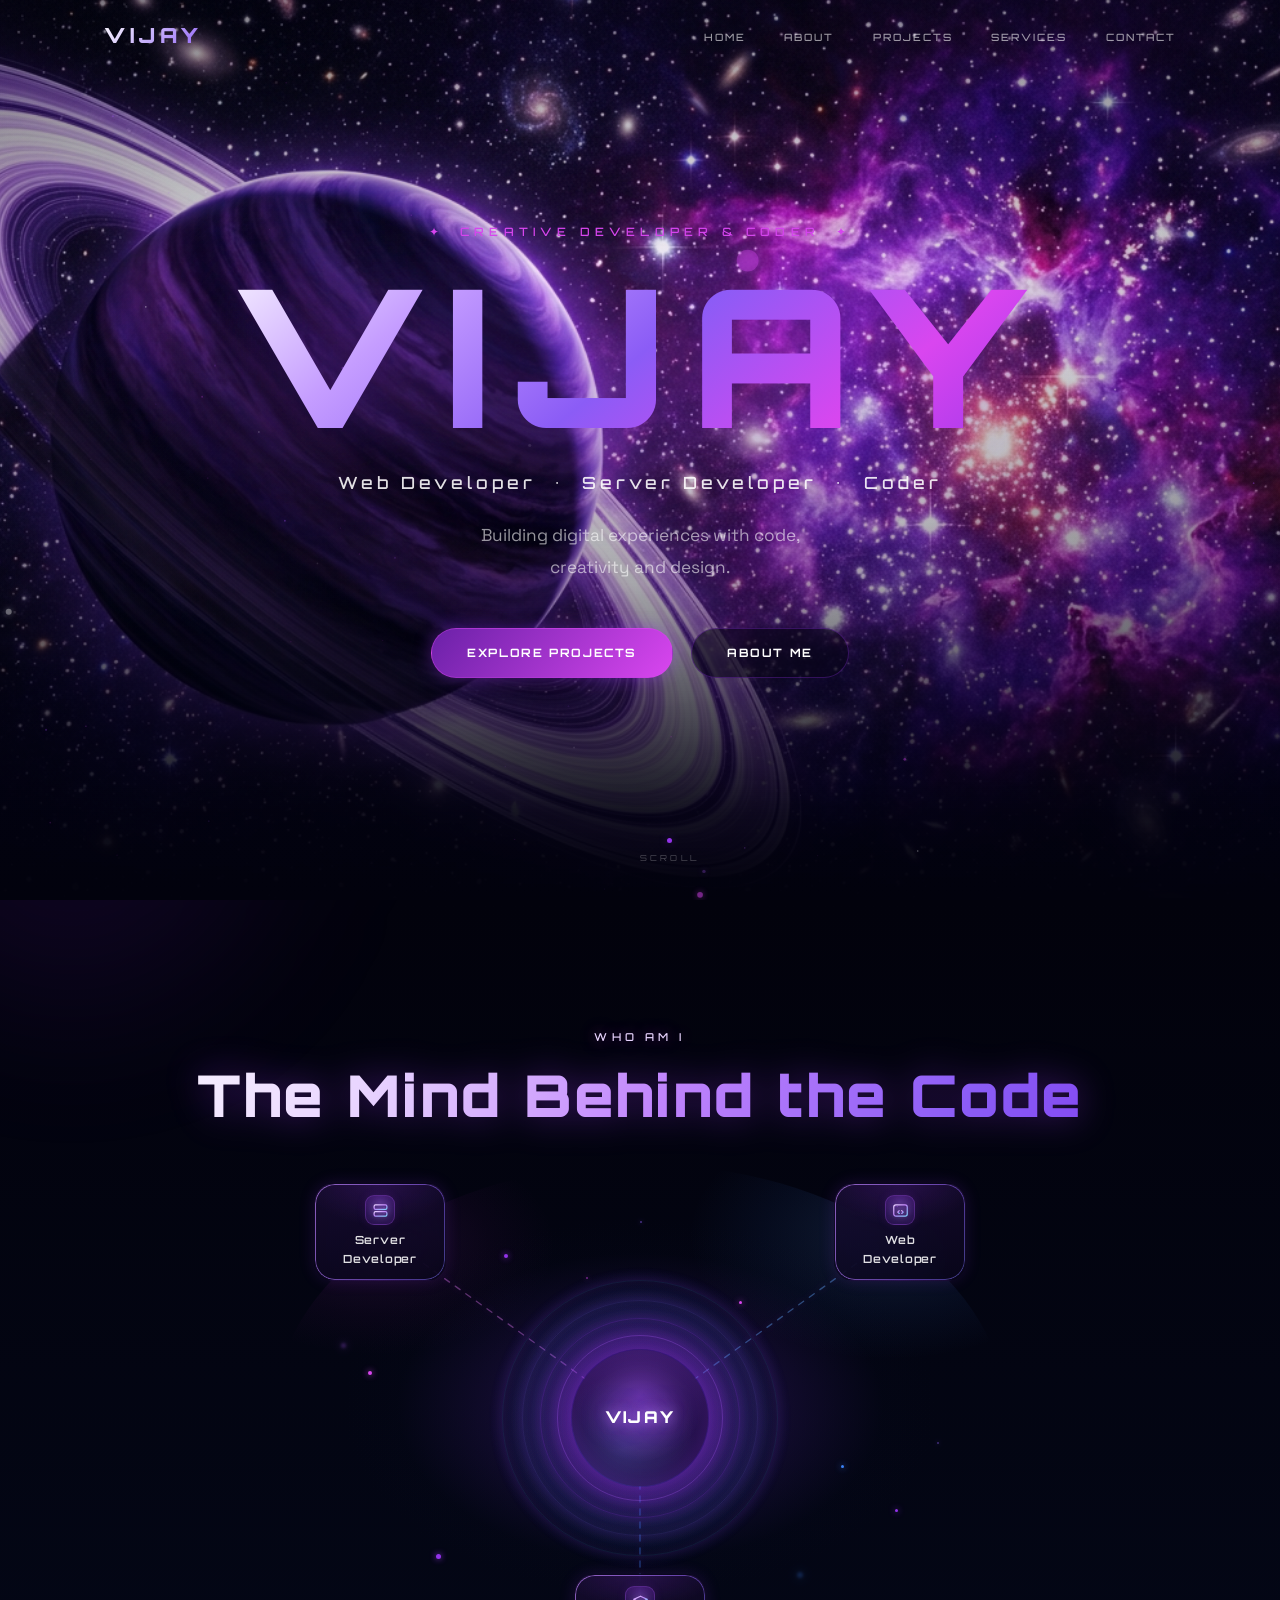
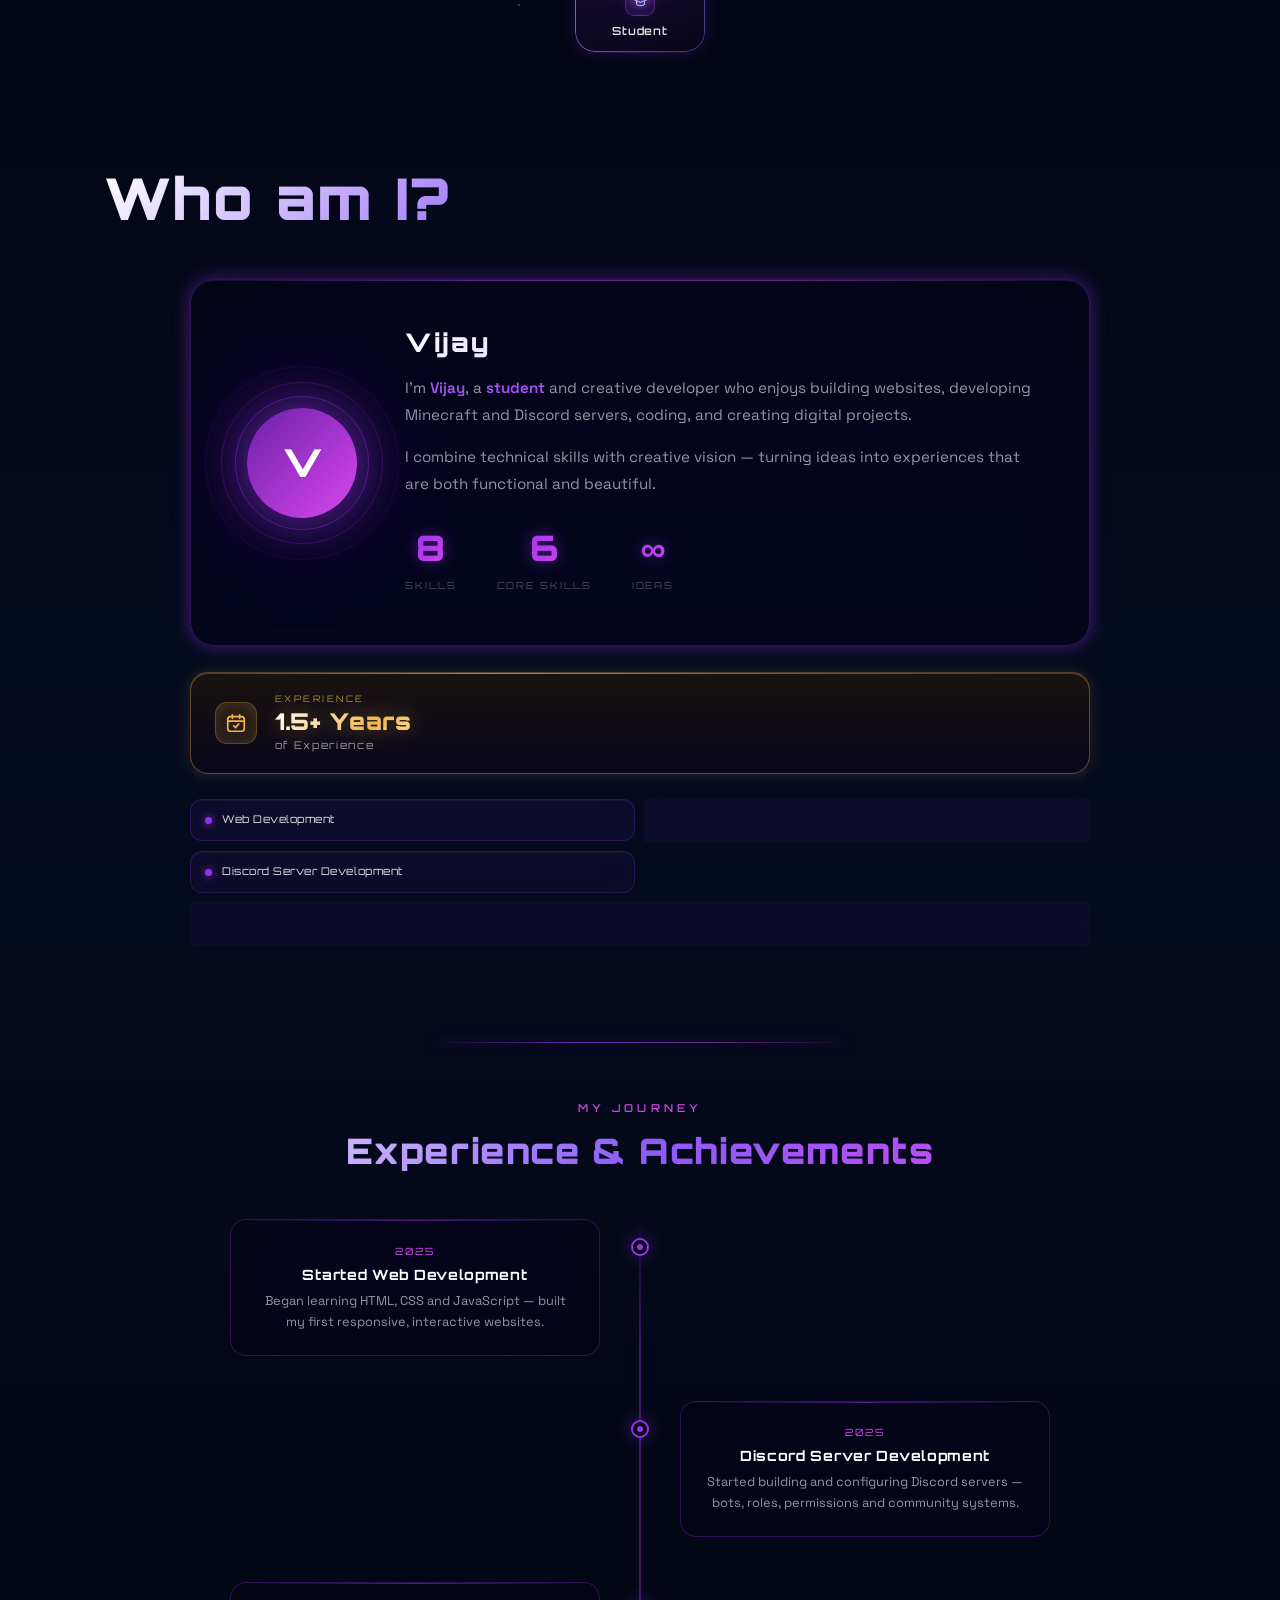
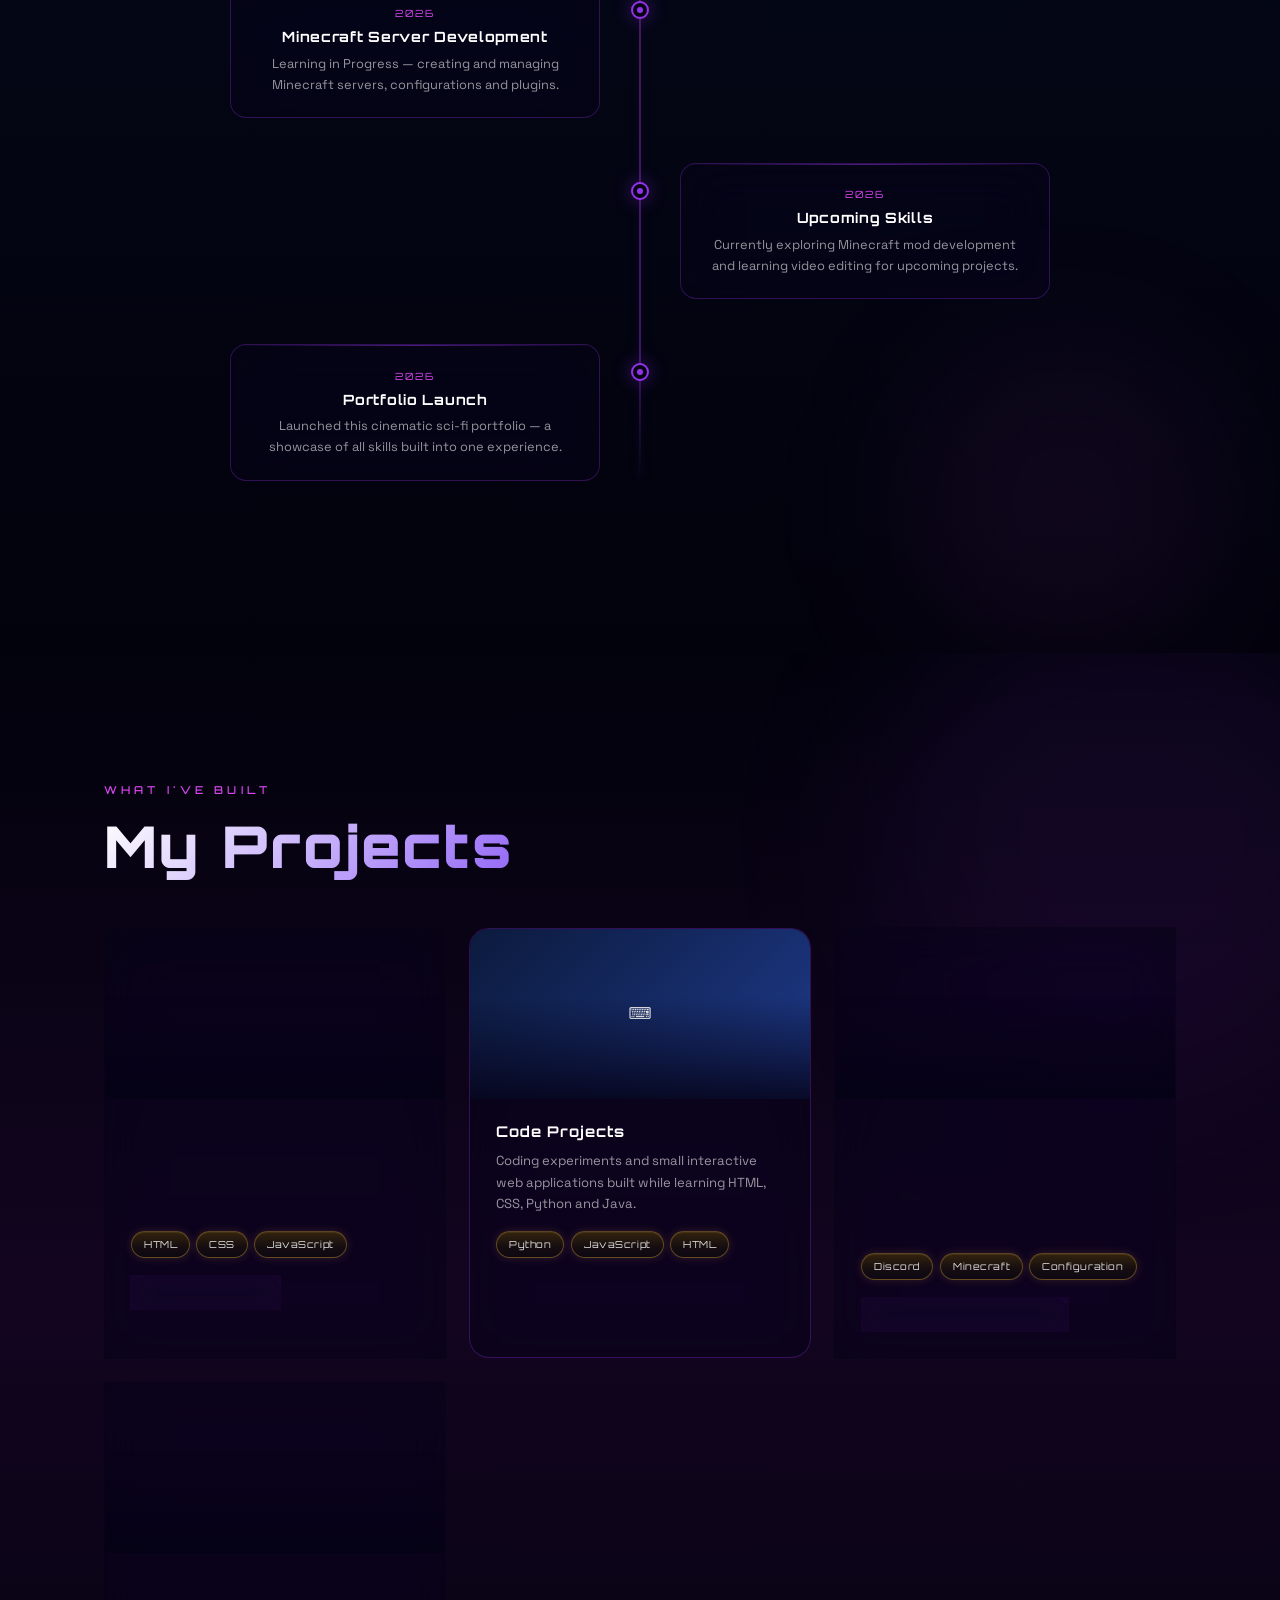
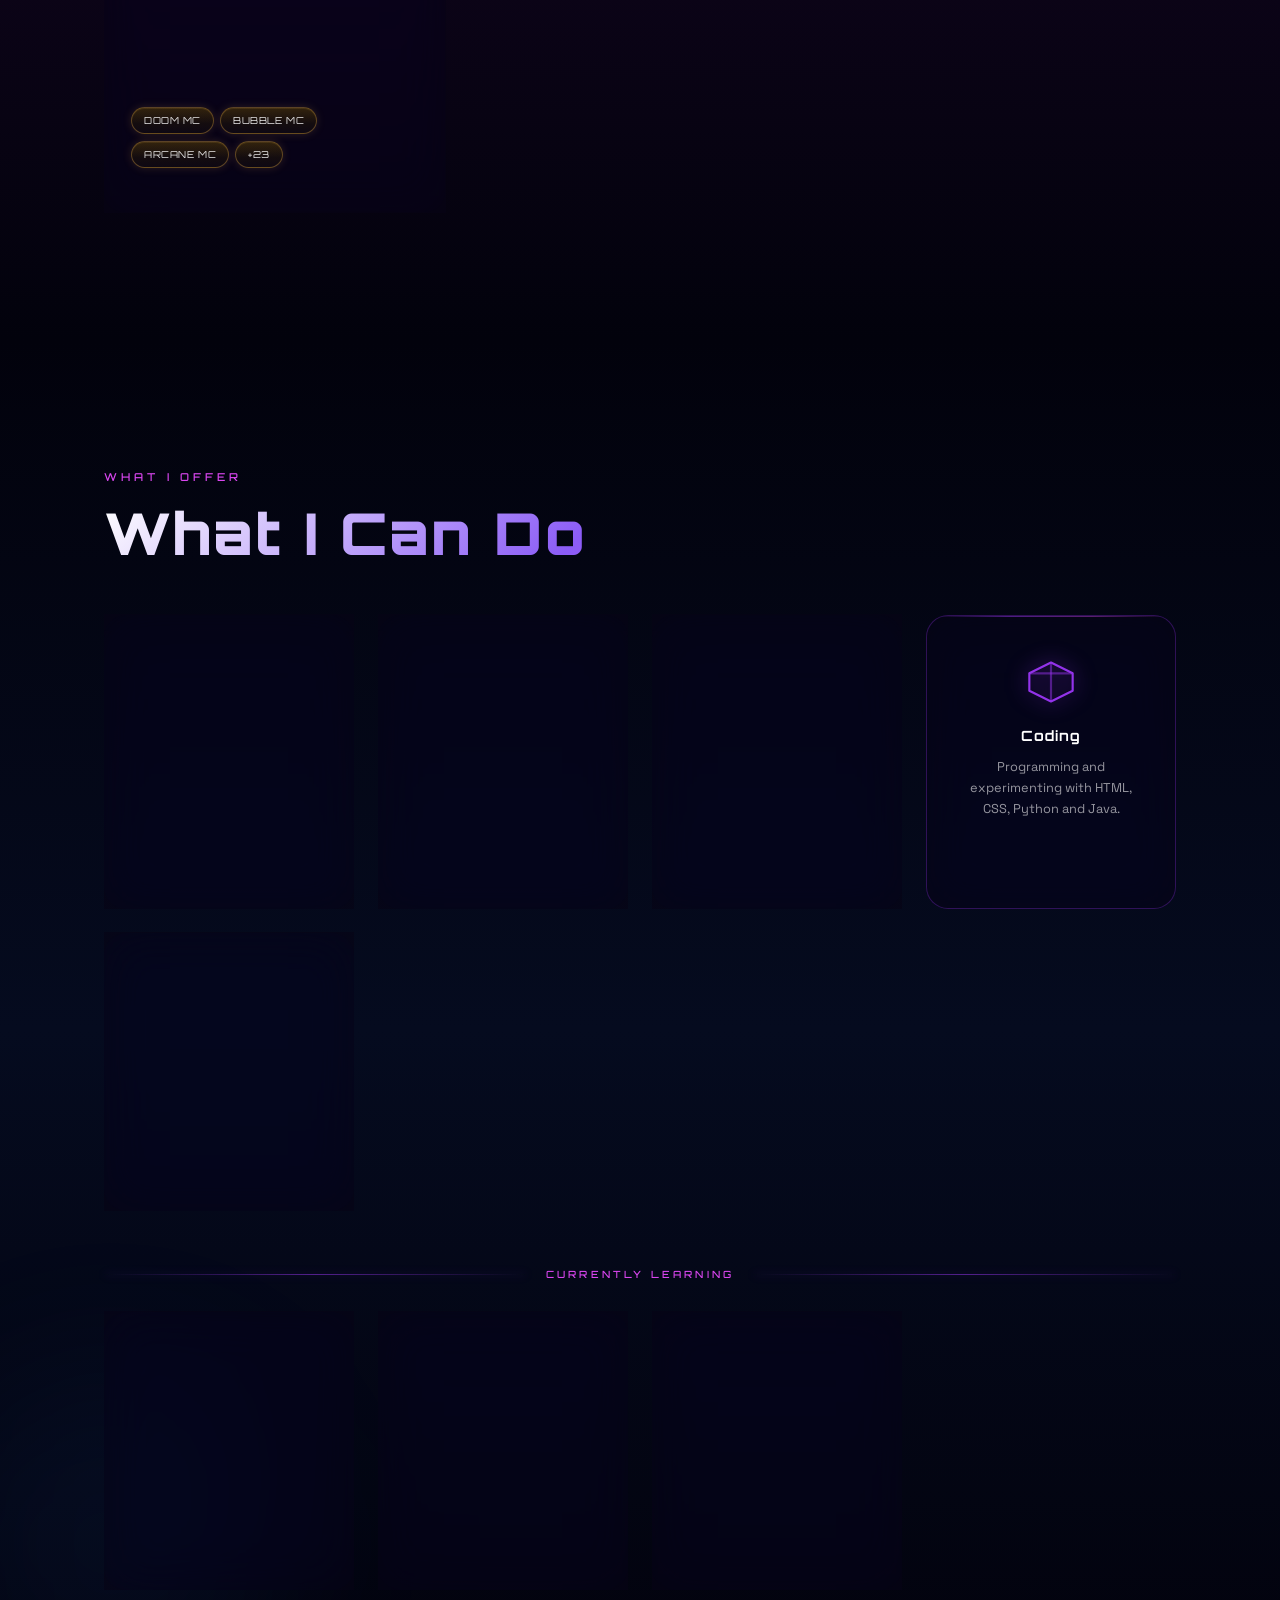
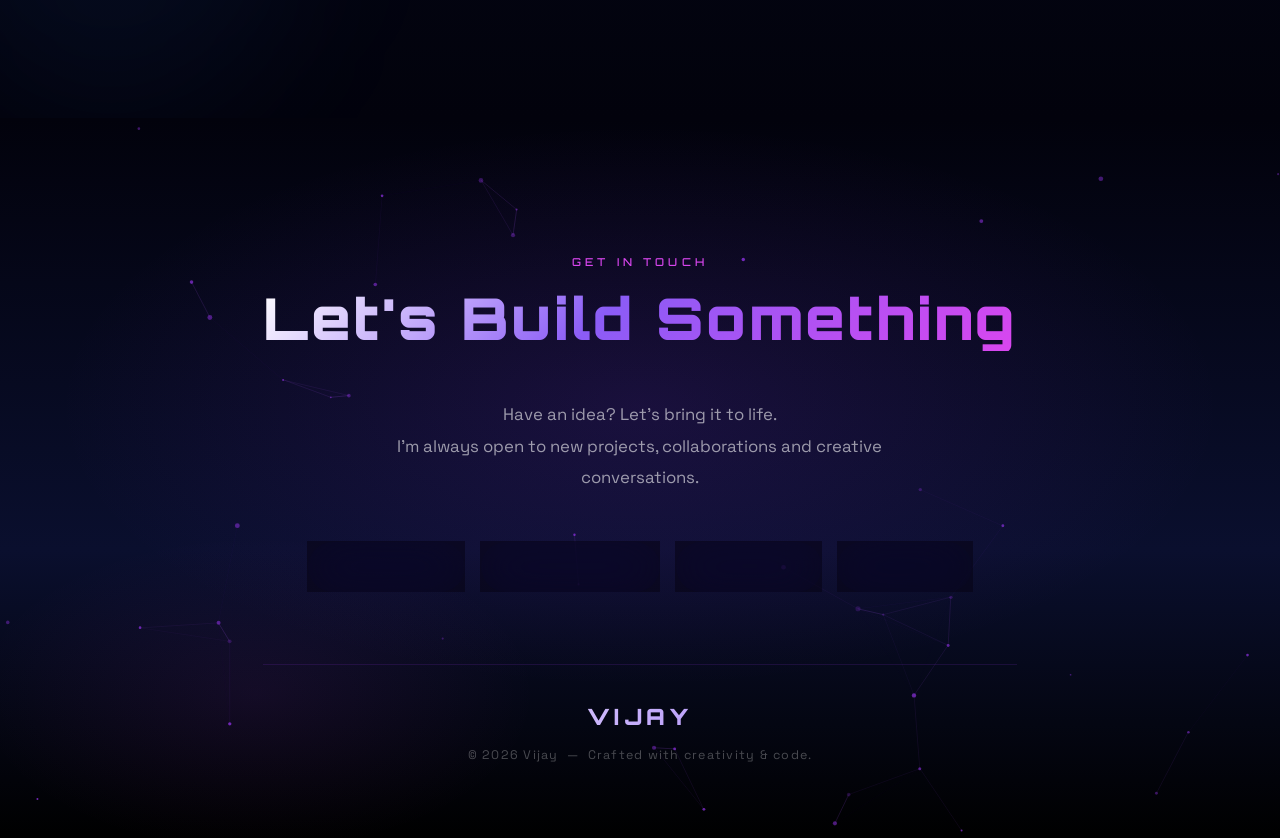
==== commit bb6d2f19: "Update server count from 72 to 200" ====
--- a/index.html
+++ b/index.html
@@ -472,7 +472,7 @@
           <div class="project-info">
             <h3>Server Projects</h3>
             <p>Setting up and configuring Discord servers and Minecraft servers — roles, permissions, bots and plugins.
-              <strong class="proj-stat">72+</strong> servers developed and configured.
+              <strong class="proj-stat">200+</strong> servers developed and configured.
             </p>
             <div class="project-tags" role="list" aria-label="Technologies">
               <span role="listitem">Discord</span>
@@ -778,4 +778,4 @@
   <script src="script.js"></script>
 </body>
 
-</html>+</html>
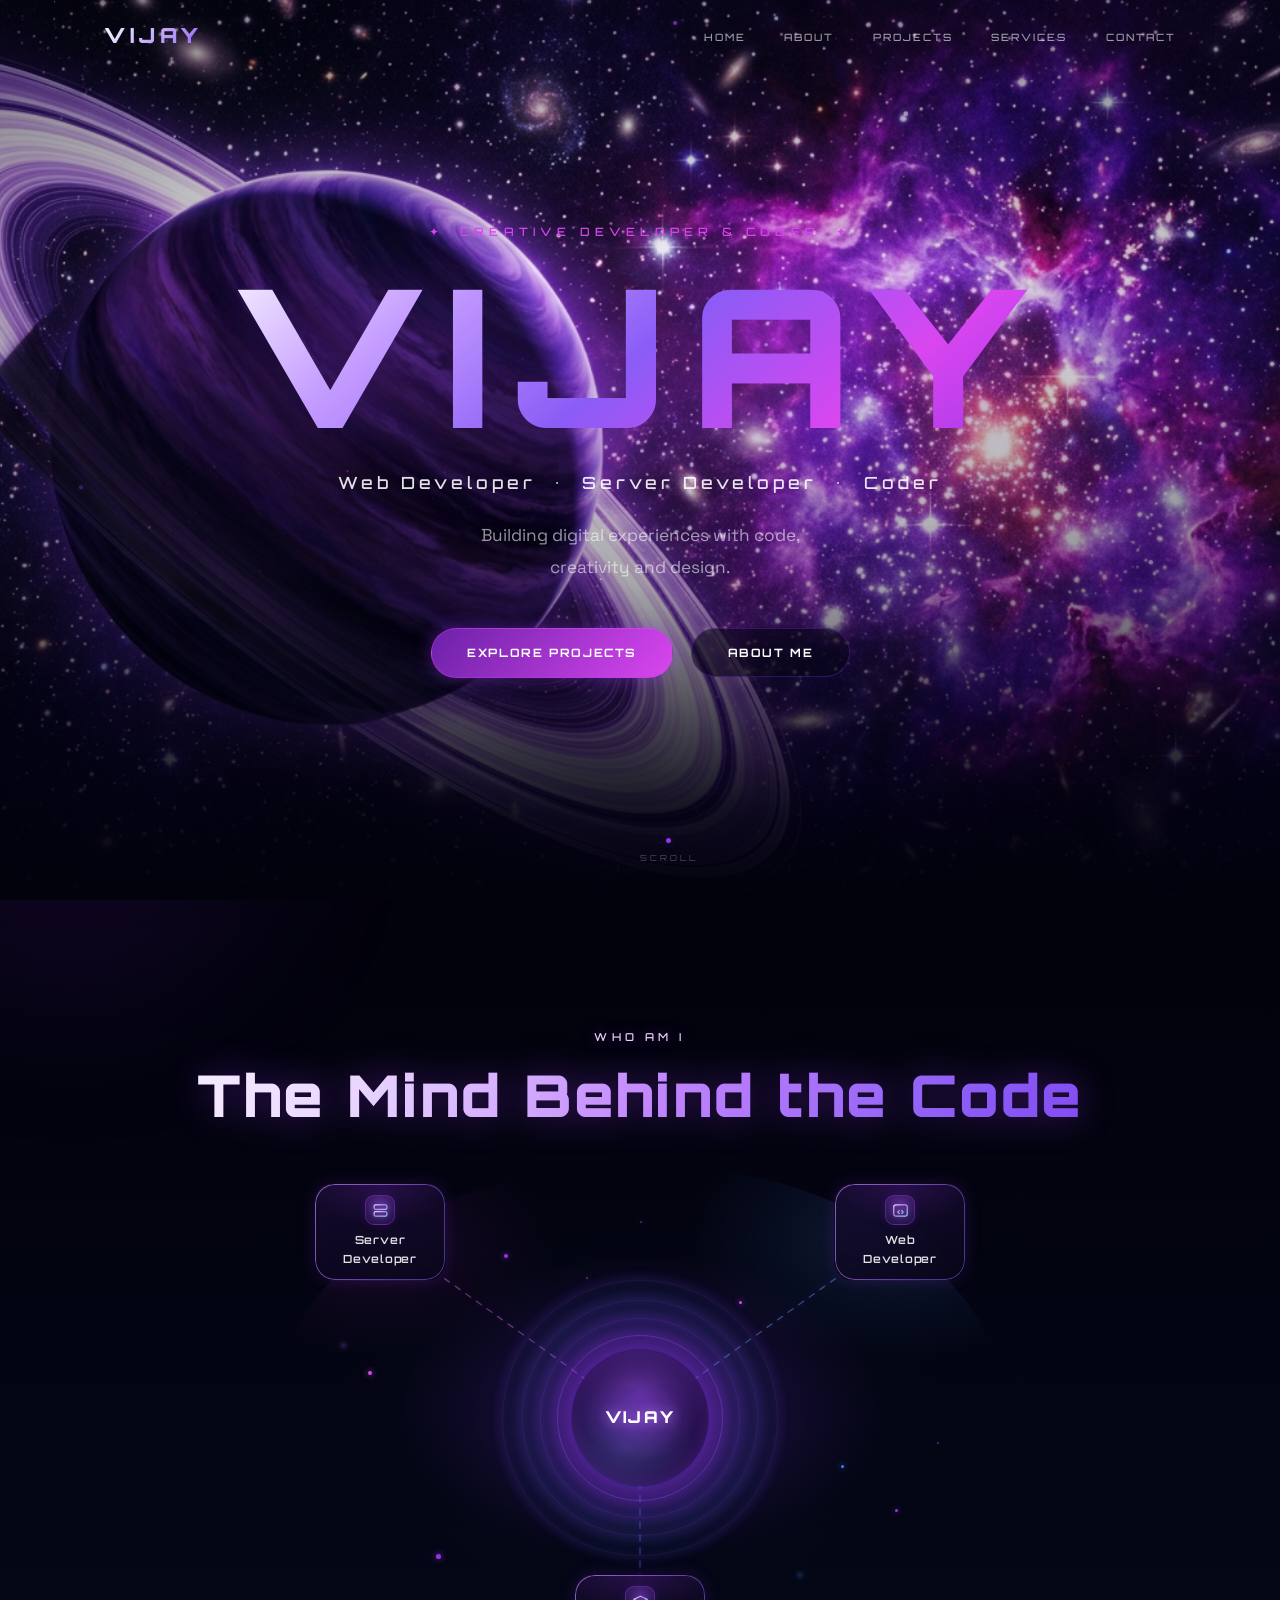
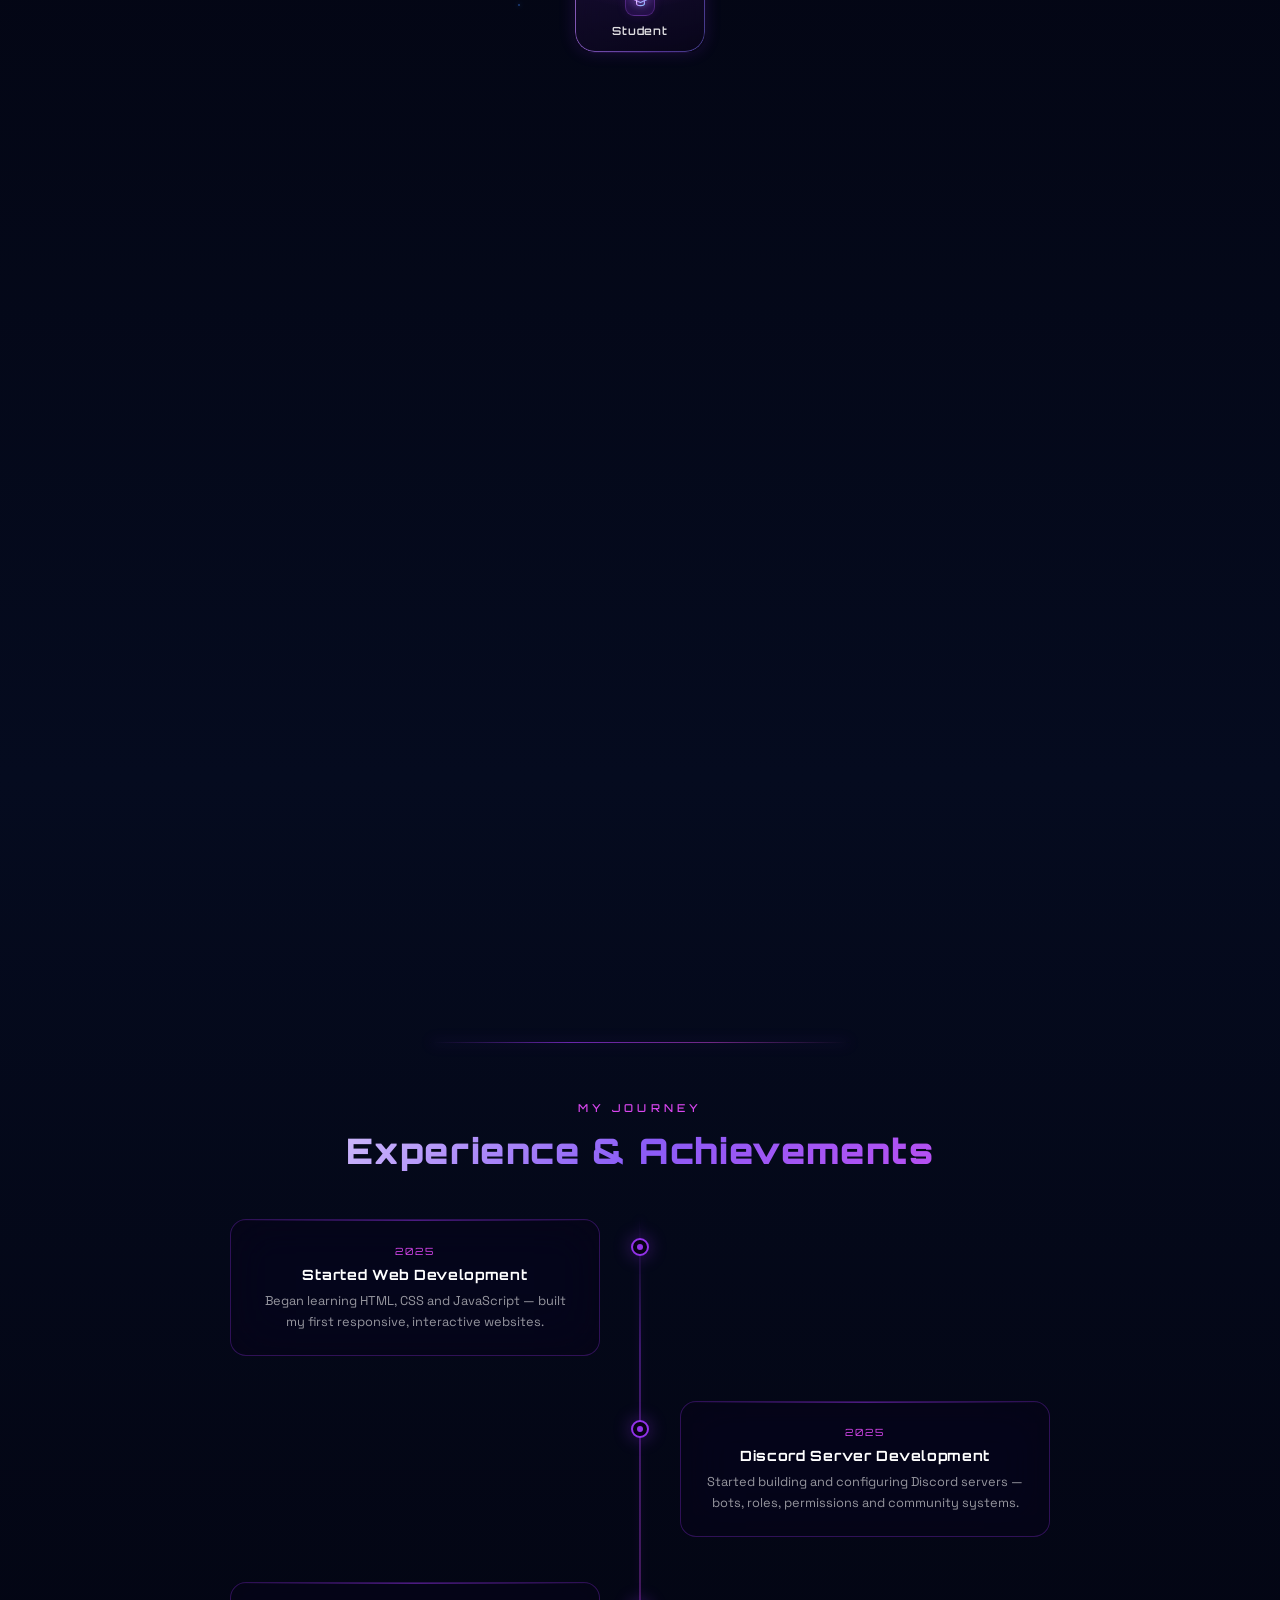
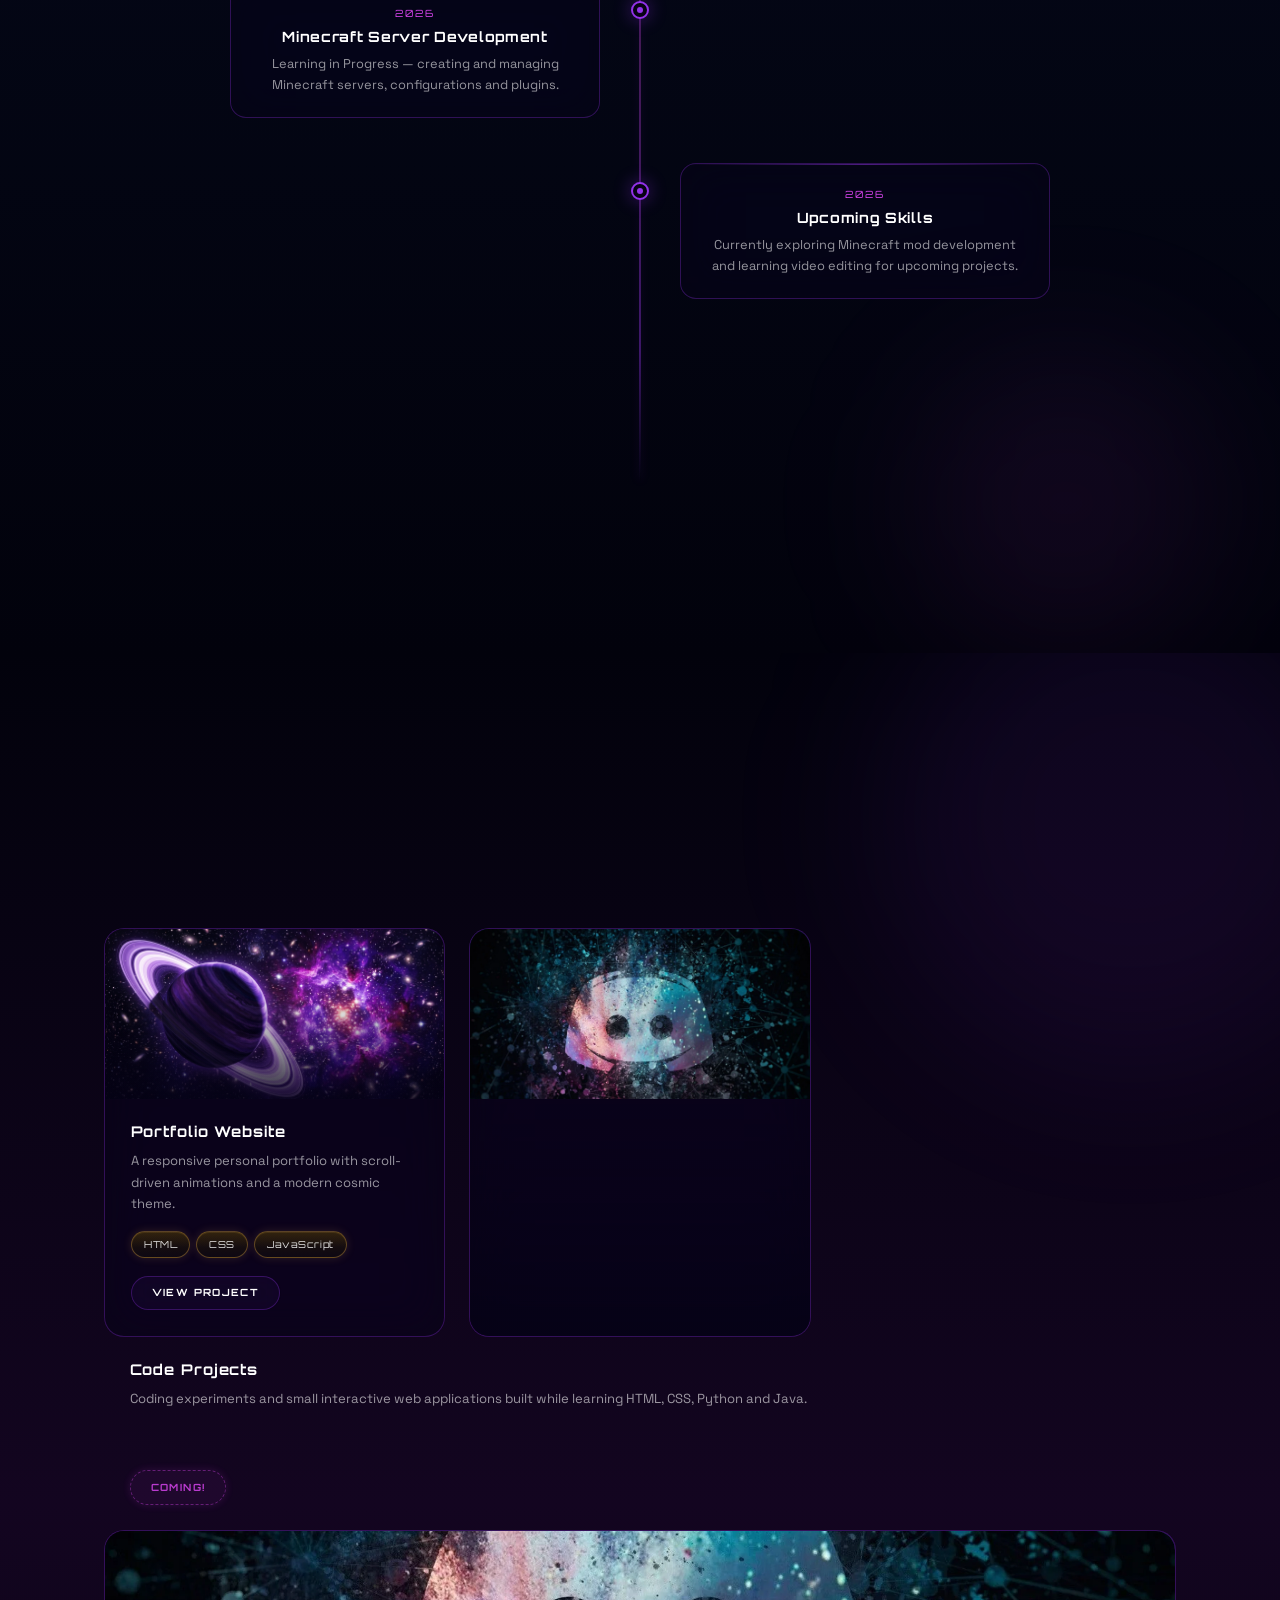
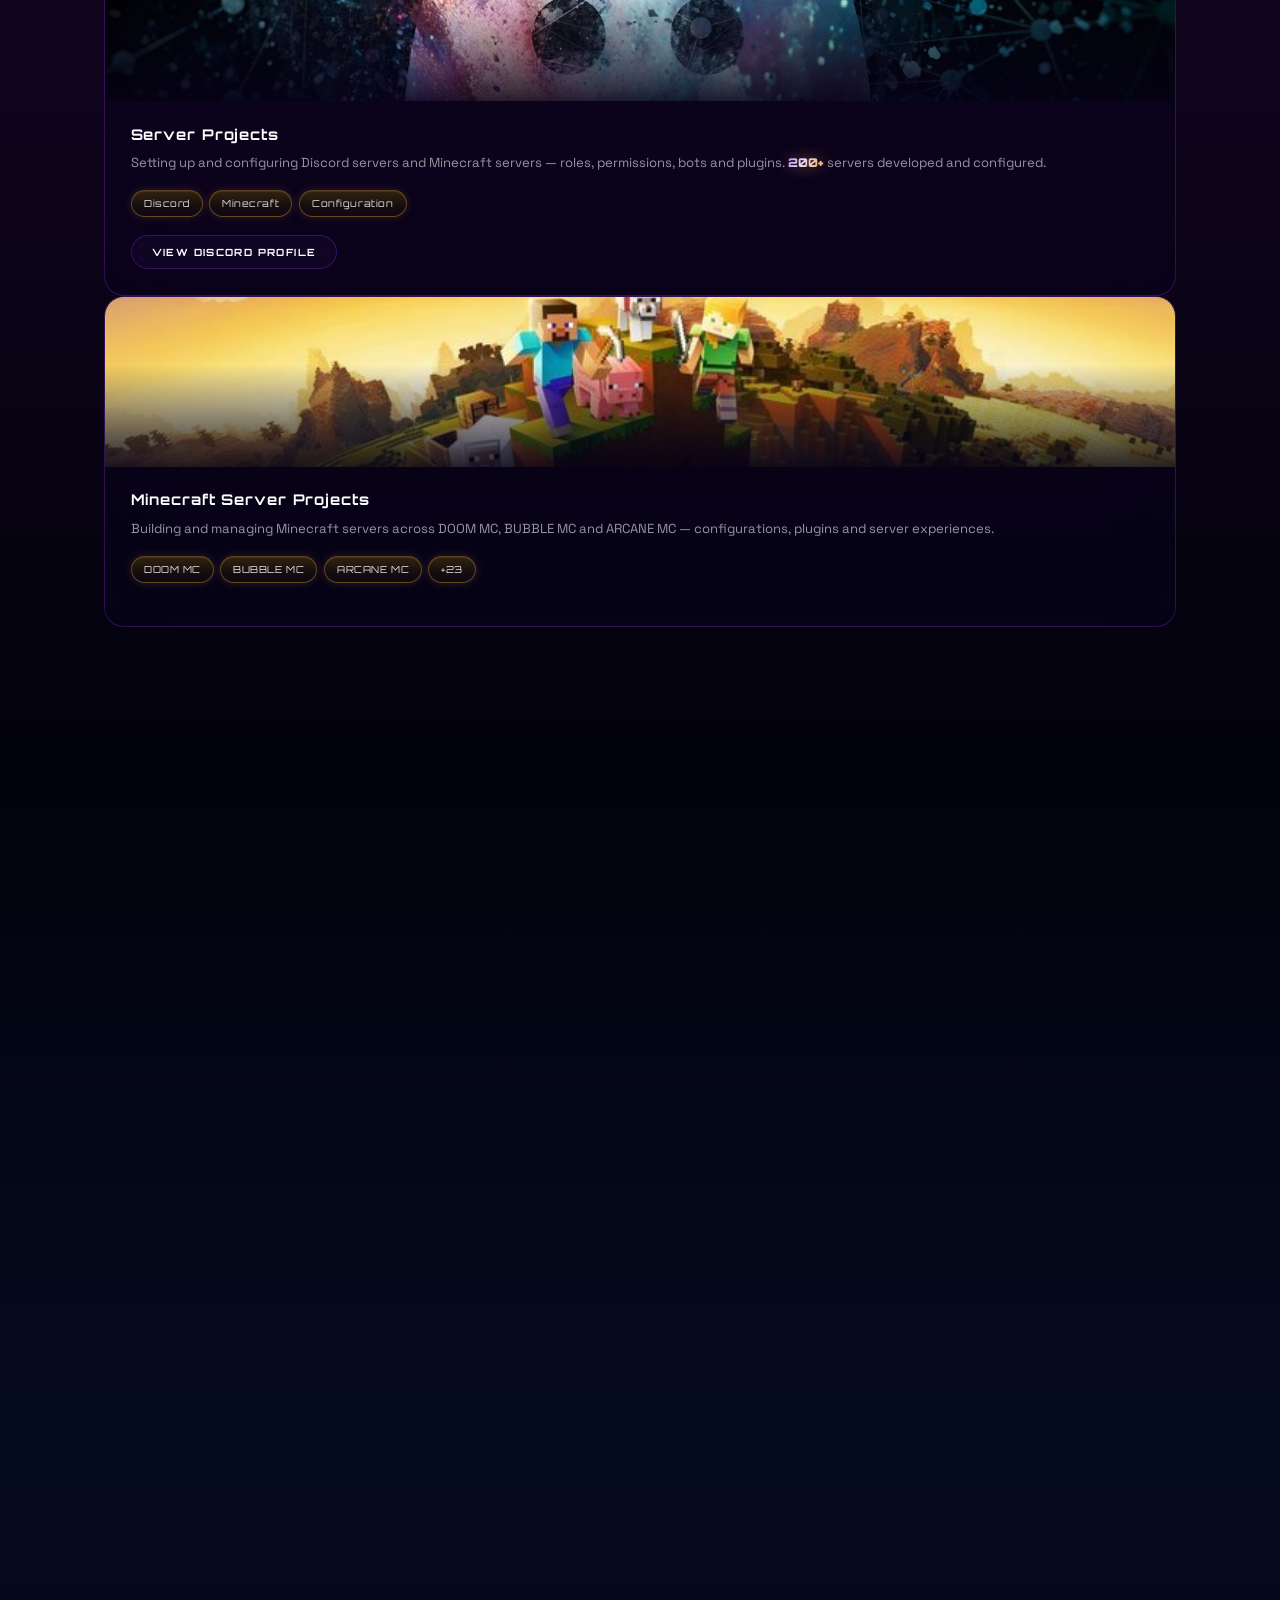
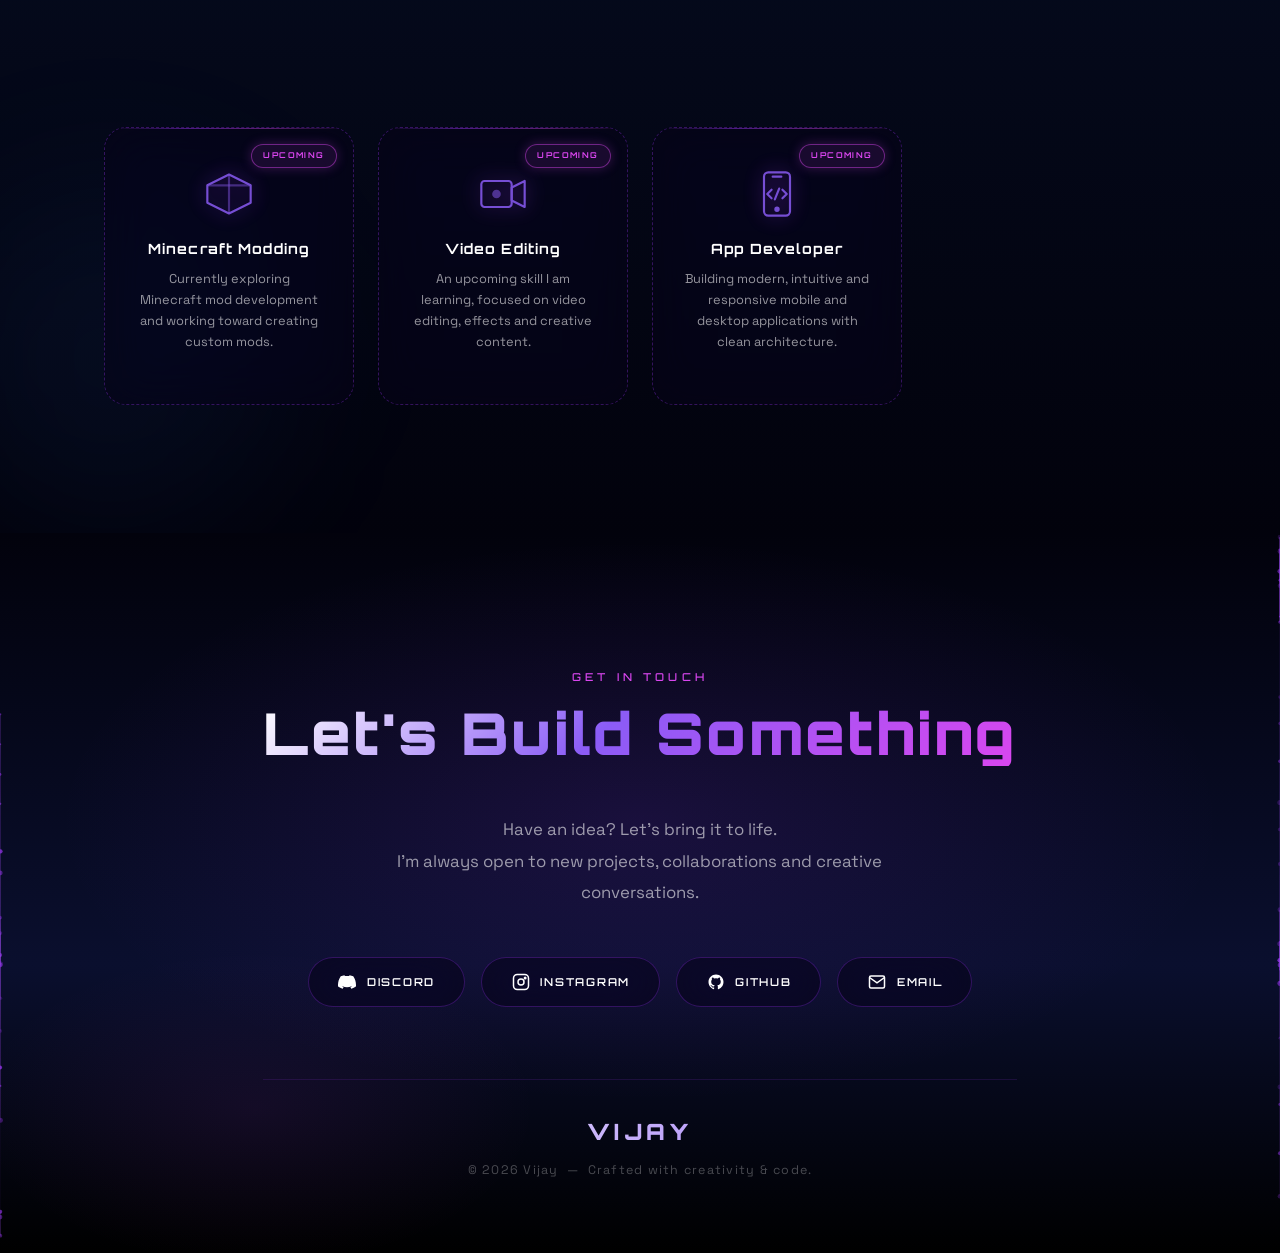
==== commit 2a74a089: "Update index.html" ====
--- a/index.html
+++ b/index.html
@@ -444,8 +444,8 @@
 
         <article class="project-card reveal-card" id="proj-2">
           <div class="project-preview" style="--grad-a:#0c1a3d;--grad-b:#1e3a8a">
-            <div class="project-preview-inner">
-              <div class="project-preview-icon" aria-hidden="true">⌨️</div>
+           <img class="project-preview-img" src="dc.png"
+              alt="Discord logo glowing in a cosmic nebula, representing the server projects" loading="lazy">
             </div>
             <div class="project-preview-overlay" aria-hidden="true"></div>
           </div>
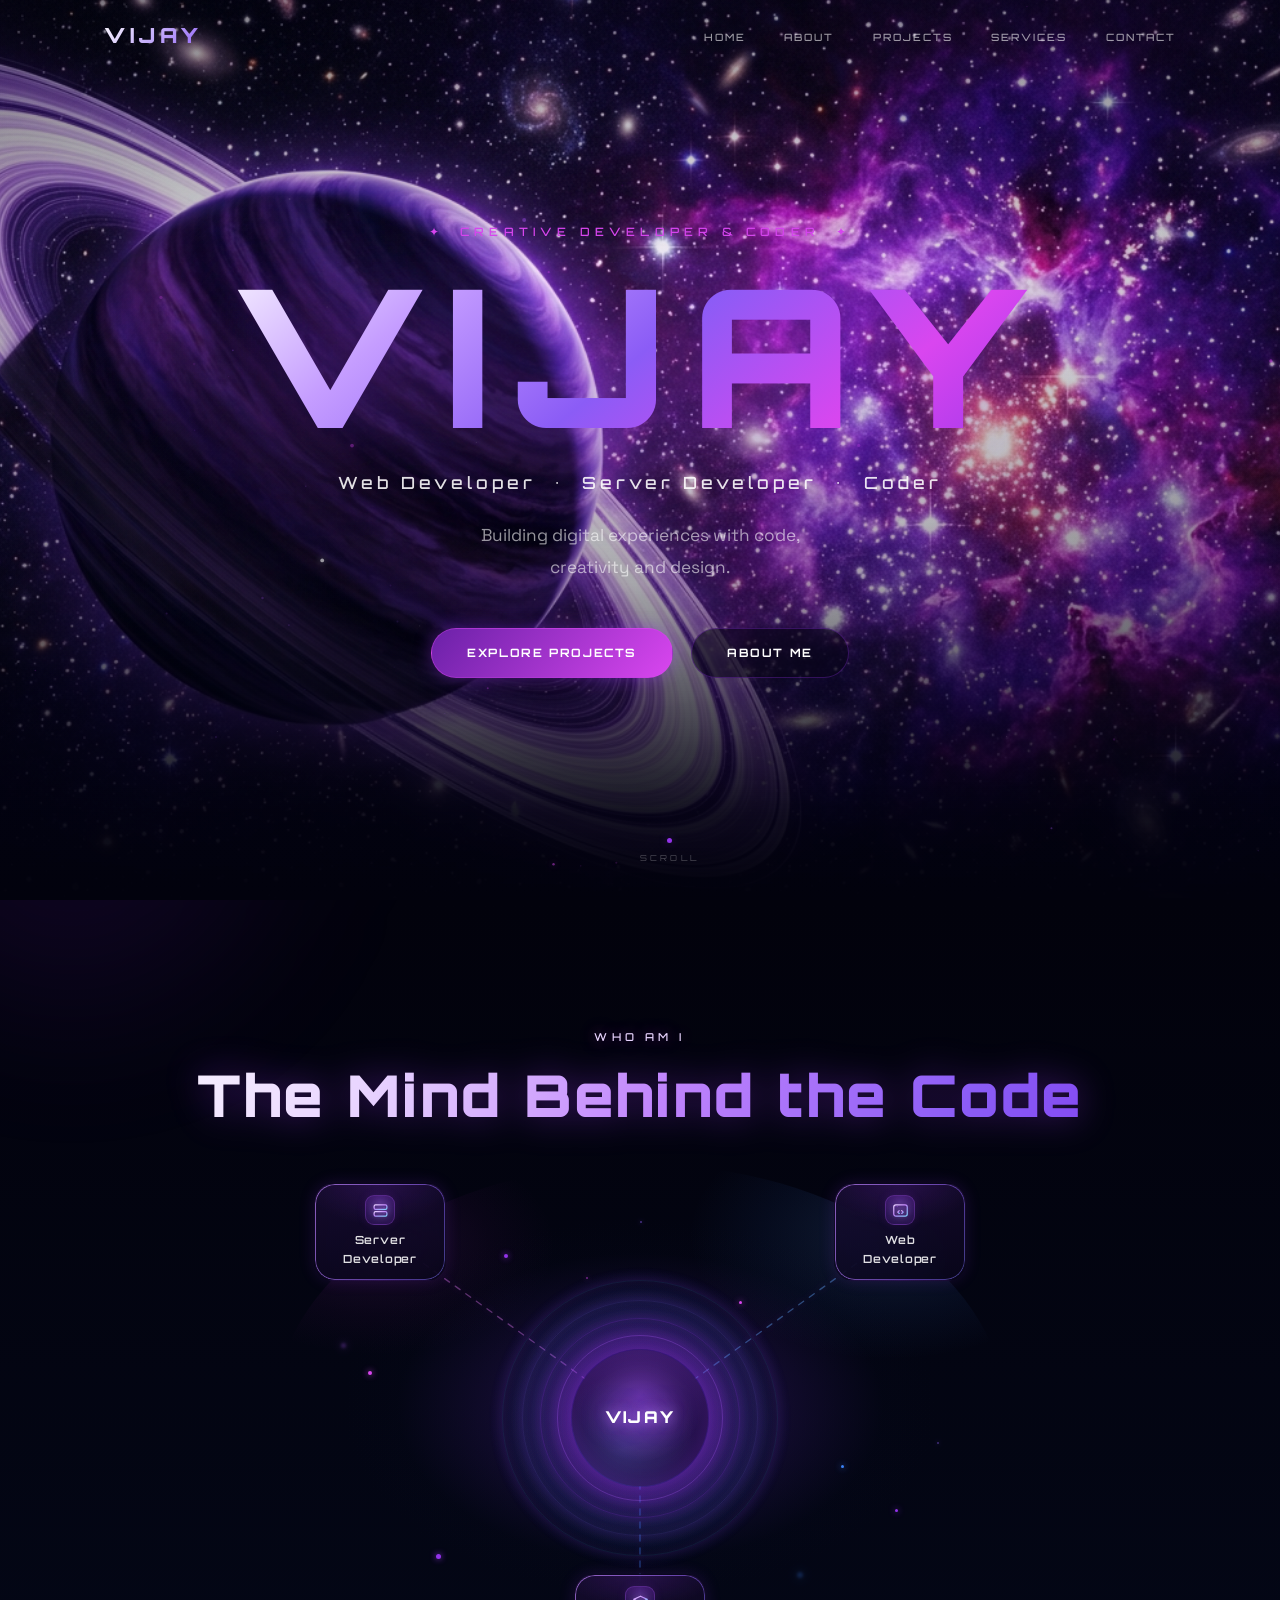
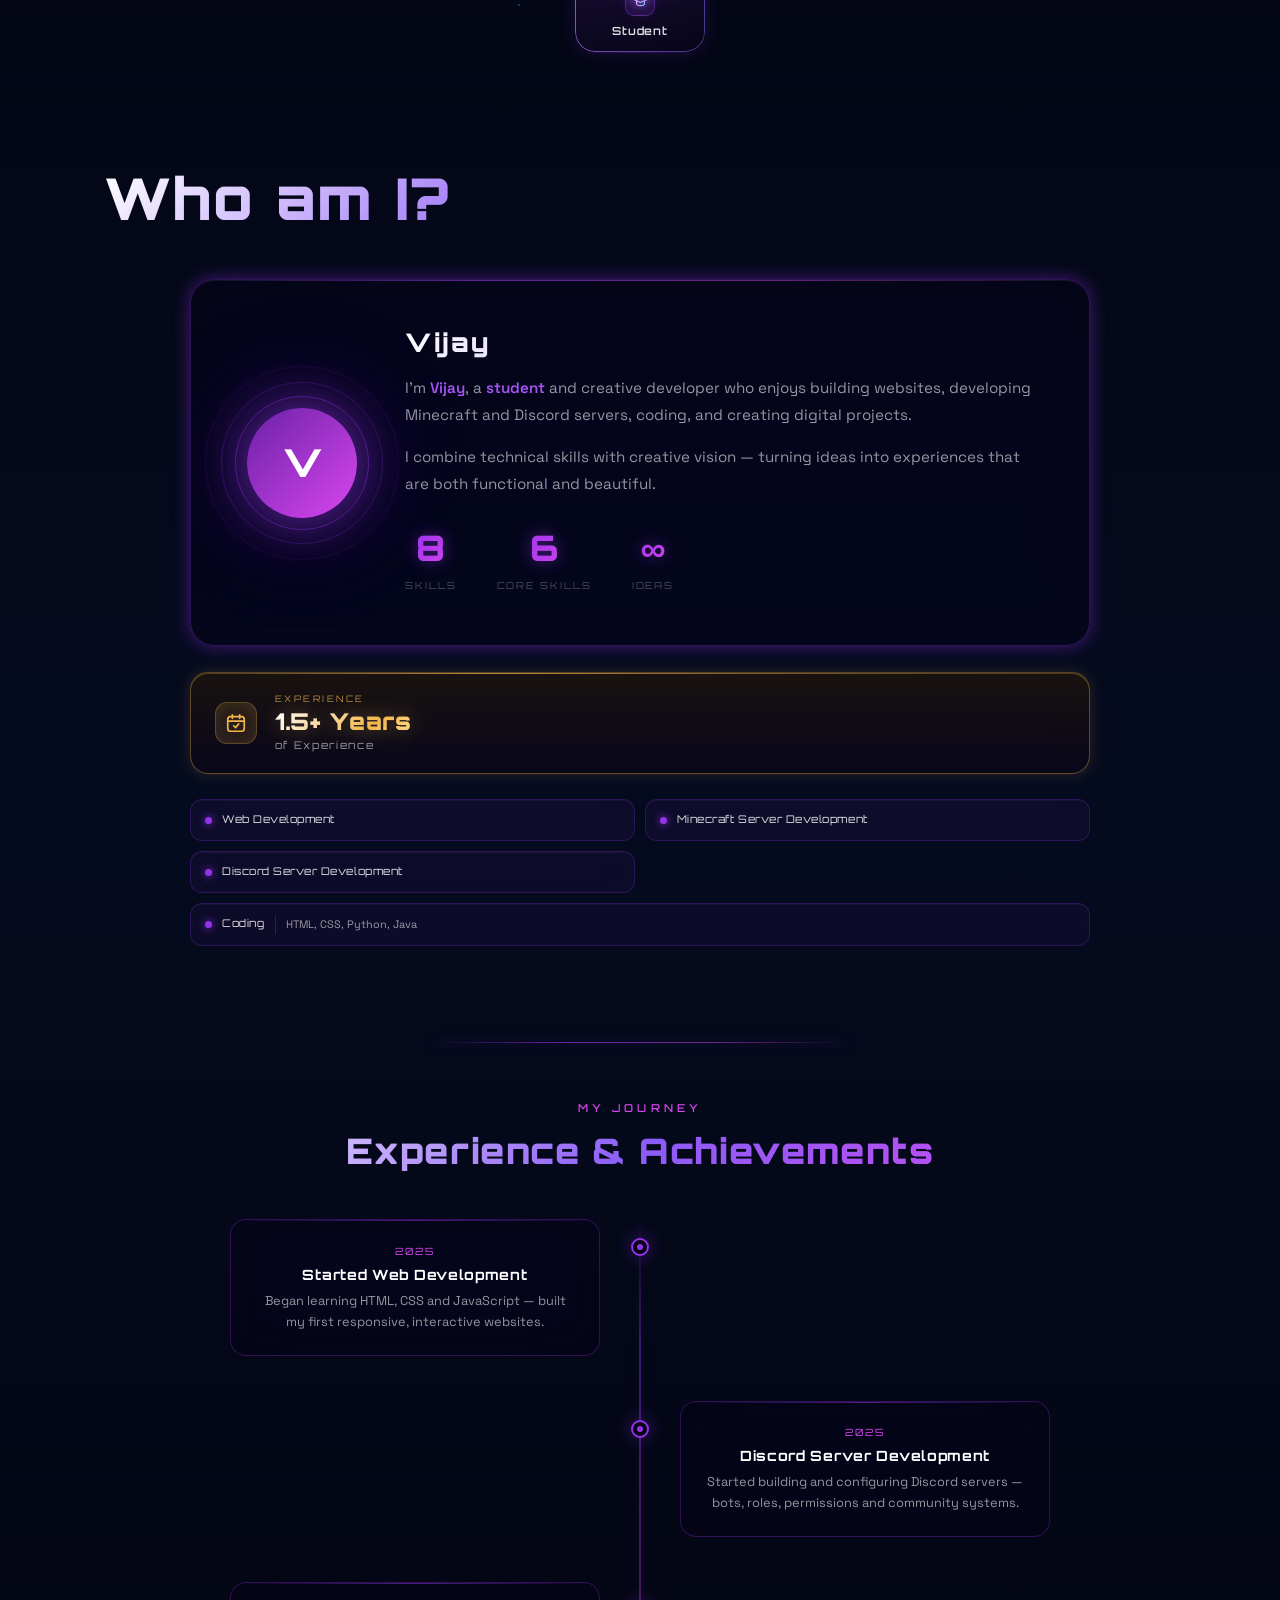
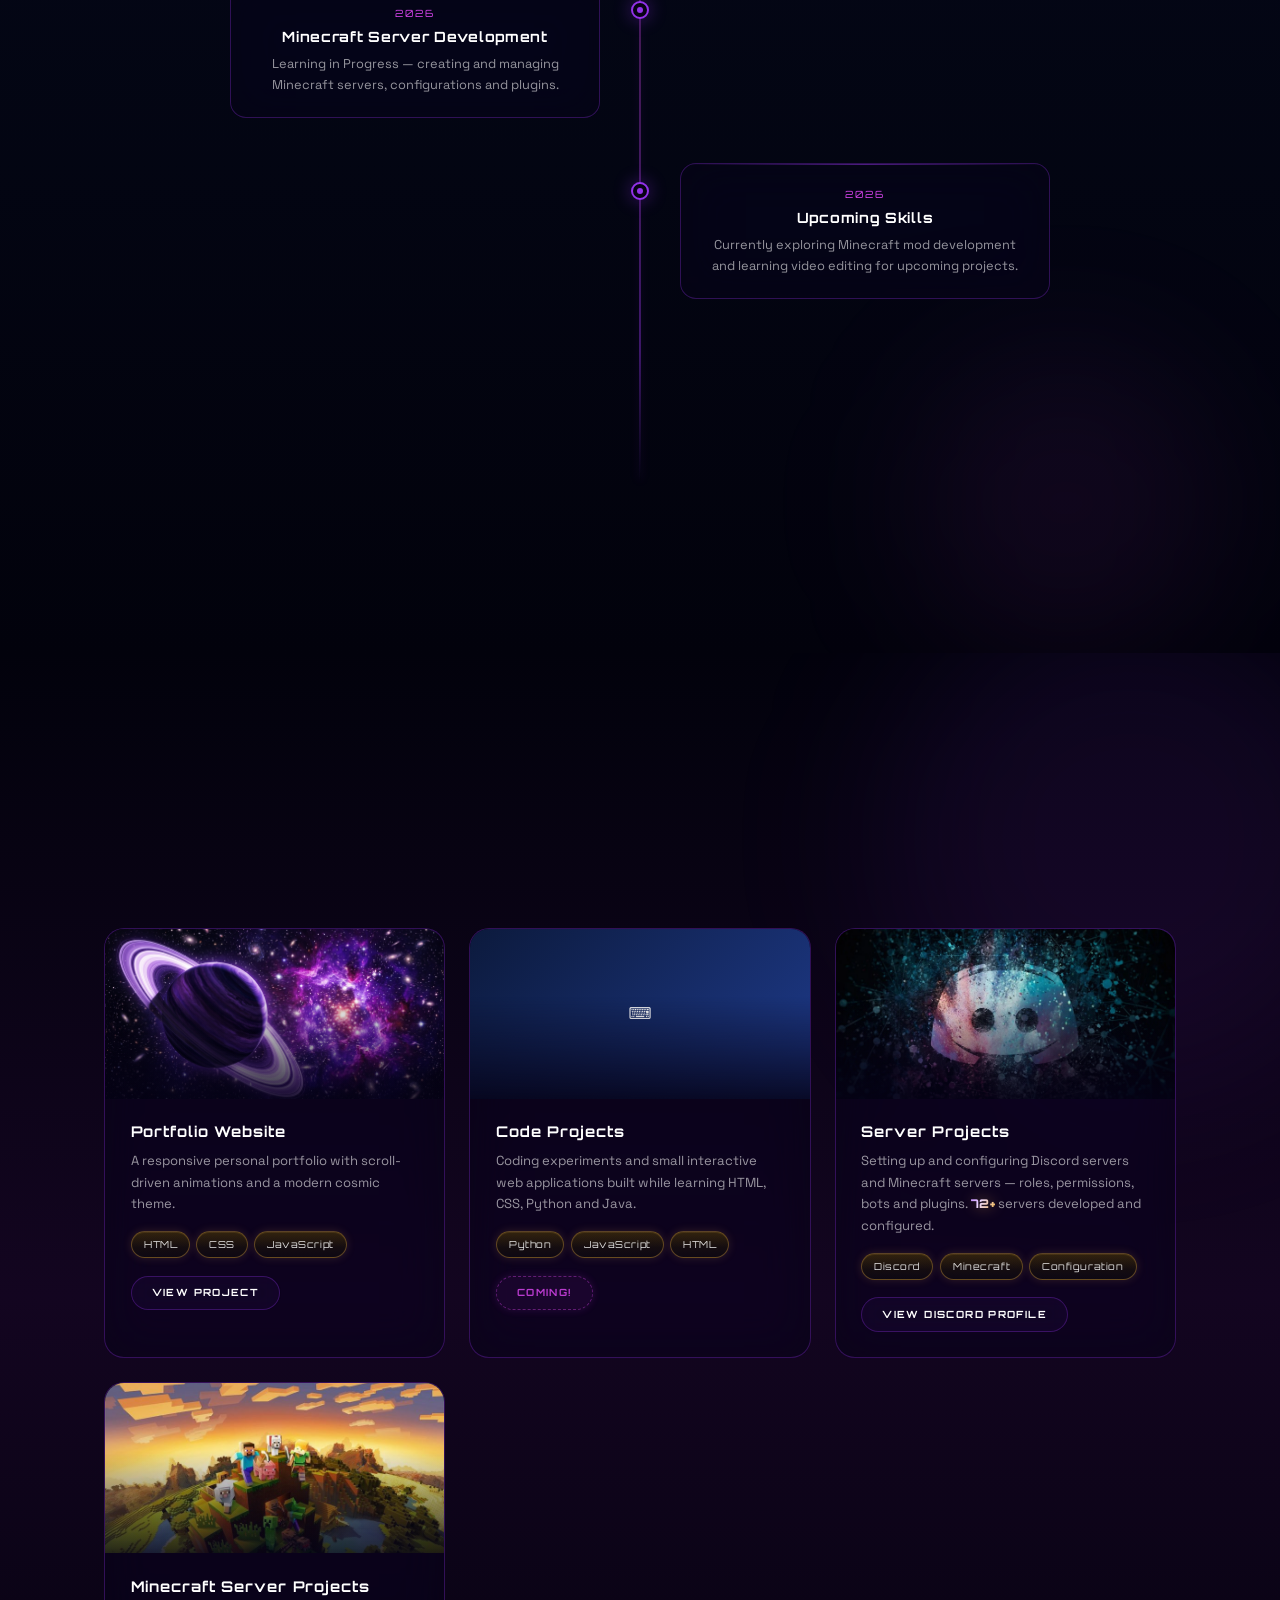
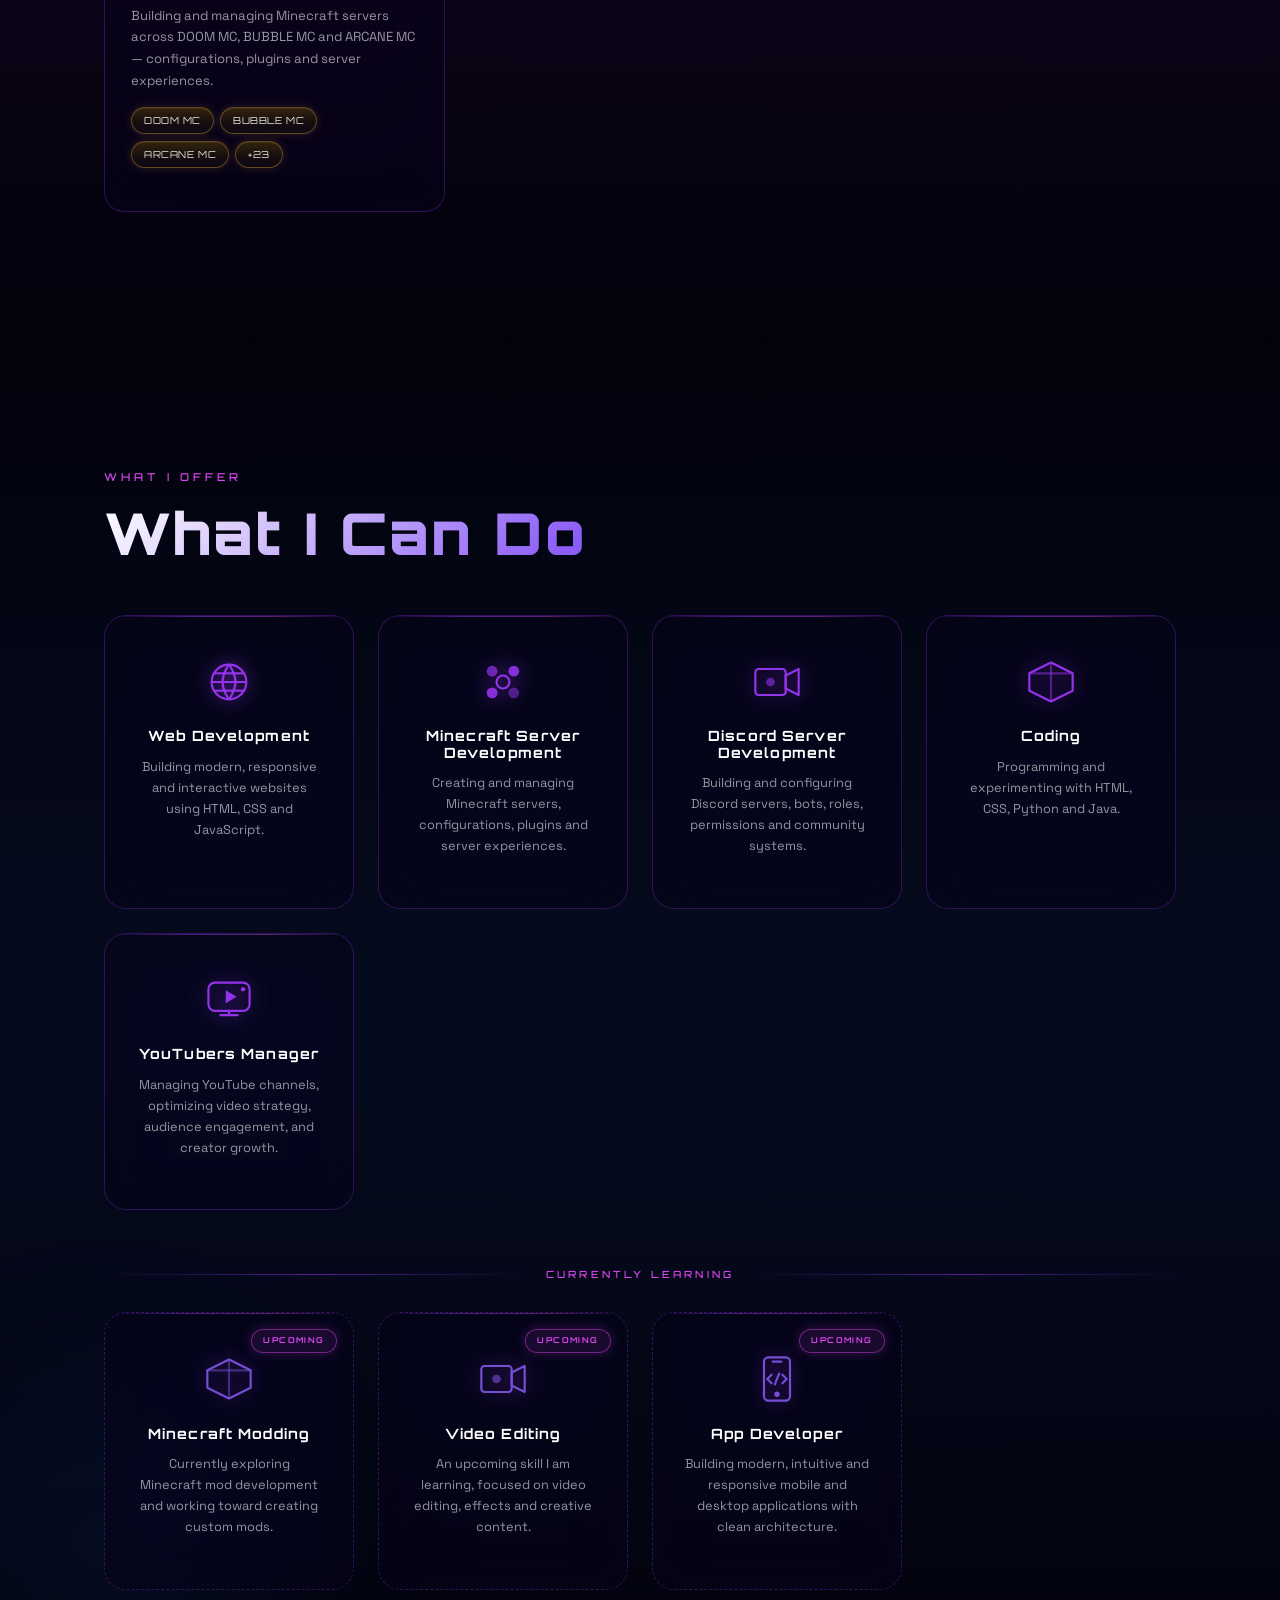
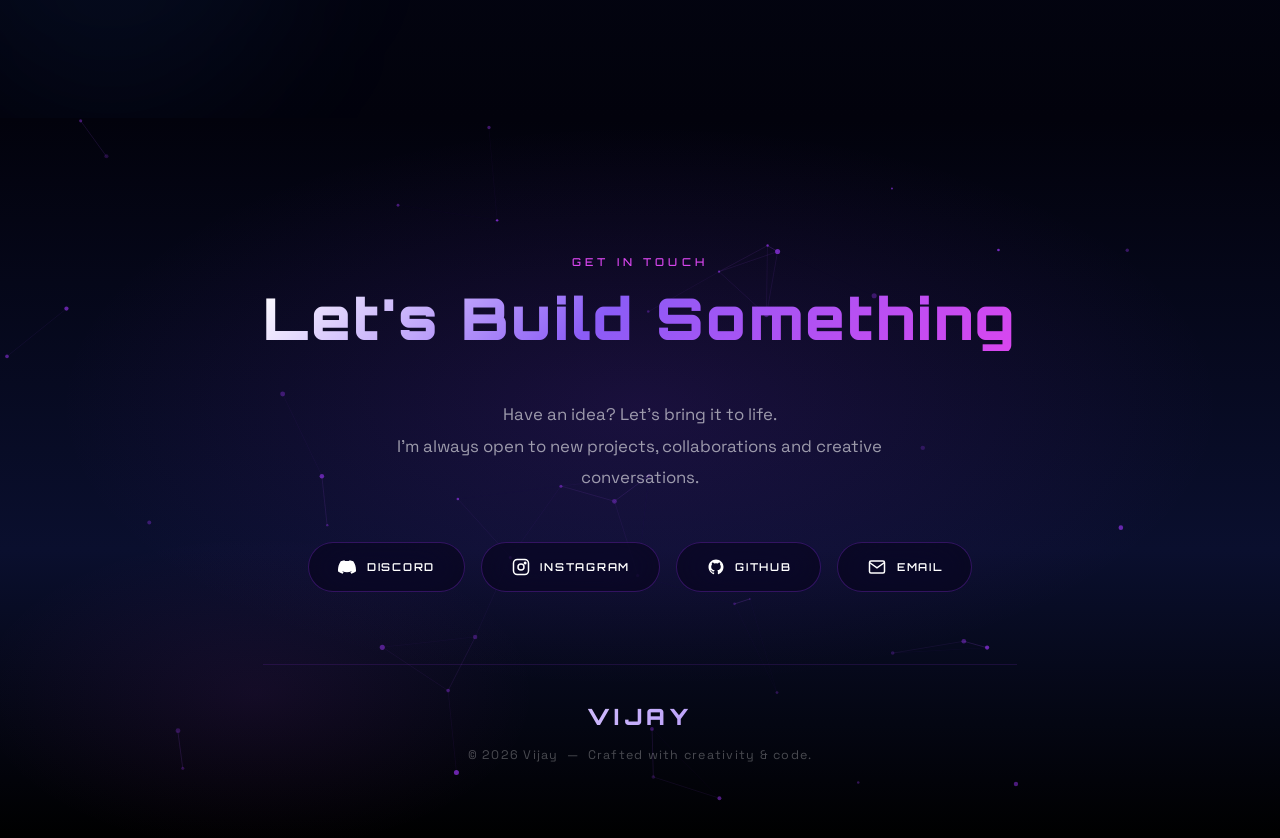
==== commit b1e40262: "Add files via upload" ====
--- a/index.html
+++ b/index.html
@@ -1,781 +1,781 @@
-<!DOCTYPE html>
-<html lang="en">
-
-<head>
-  <meta charset="UTF-8">
-  <meta name="viewport" content="width=device-width, initial-scale=1.0">
-  <title>VIJAY — Creative Developer &amp; Coder</title>
-  <meta name="description"
-    content="Vijay — a student and creative developer building websites, Minecraft and Discord servers, and digital projects.">
-  <meta name="keywords" content="vijay, portfolio, web developer, server developer, minecraft, discord, coding">
-  <meta property="og:title" content="VIJAY — Creative Developer & Coder">
-  <meta property="og:description" content="Building digital experiences with code, creativity and design.">
-  <link rel="preconnect" href="https://fonts.googleapis.com">
-  <link rel="preconnect" href="https://fonts.gstatic.com" crossorigin>
-  <link
-    href="https://fonts.googleapis.com/css2?family=Orbitron:wght@400;500;700;900&family=Space+Grotesk:wght@300;400;500;600;700&display=swap"
-    rel="stylesheet">
-  <link rel="stylesheet" href="style.css">
-</head>
-
-<body>
-
-  <!-- ======================================================
-       NAVBAR
-  ====================================================== -->
-  <nav id="navbar" role="navigation" aria-label="Main navigation">
-    <div class="nav-container">
-      <a href="#hero" class="nav-logo" id="nav-logo">VIJAY</a>
-      <ul class="nav-links" role="list">
-        <li><a href="#hero" id="nav-home">Home</a></li>
-        <li><a href="#about" id="nav-about">About</a></li>
-        <li><a href="#projects" id="nav-projects">Projects</a></li>
-        <li><a href="#services" id="nav-services">Services</a></li>
-        <li><a href="#contact" id="nav-contact">Contact</a></li>
-      </ul>
-      <button class="hamburger" id="hamburger" aria-label="Toggle menu" aria-expanded="false">
-        <span></span>
-        <span></span>
-        <span></span>
-      </button>
-    </div>
-  </nav>
-
-  <!-- Mobile Menu -->
-  <div class="mobile-menu" id="mobile-menu" aria-hidden="true">
-    <ul role="list">
-      <li><a href="#hero" class="mobile-link" id="m-home">Home</a></li>
-      <li><a href="#about" class="mobile-link" id="m-about">About</a></li>
-      <li><a href="#projects" class="mobile-link" id="m-projects">Projects</a></li>
-      <li><a href="#services" class="mobile-link" id="m-services">Services</a></li>
-      <li><a href="#contact" class="mobile-link" id="m-contact">Contact</a></li>
-    </ul>
-  </div>
-  <div class="menu-overlay" id="menu-overlay"></div>
-
-  <!-- ======================================================
-       HERO — Planet Background
-  ====================================================== -->
-  <section id="hero" aria-label="Hero section">
-    <!-- Star particle canvas -->
-    <canvas id="star-canvas" aria-hidden="true"></canvas>
-    <!-- Planet image background -->
-    <div class="hero-bg" id="hero-bg" role="img" aria-label="Purple ringed planet in space"></div>
-    <!-- Gradient overlays for readability -->
-    <div class="hero-overlay" aria-hidden="true"></div>
-    <!-- Floating particles layer -->
-    <div class="hero-particles" id="hero-particles" aria-hidden="true"></div>
-
-    <!-- Main hero content -->
-    <div class="hero-content" id="hero-content">
-      <div class="hero-label">✦ &nbsp;CREATIVE DEVELOPER &amp; CODER&nbsp; ✦</div>
-      <h1 class="hero-title" id="hero-title">VIJAY</h1>
-      <div class="hero-subtitle">Web Developer &nbsp;•&nbsp; Server Developer &nbsp;•&nbsp; Coder</div>
-      <p class="hero-intro">Building digital experiences with code,<br>creativity and design.</p>
-      <div class="hero-buttons">
-        <a href="#projects" class="btn btn-primary" id="btn-explore-projects">Explore Projects</a>
-        <a href="#about" class="btn btn-secondary" id="btn-about-me">About Me</a>
-      </div>
-    </div>
-
-    <!-- Scroll indicator -->
-    <div class="scroll-indicator" aria-hidden="true">
-      <div class="scroll-dot"></div>
-      <span>SCROLL</span>
-    </div>
-  </section>
-
-  <!-- ==========================================================
-        ABOUT ME
-        Includes the holographic identity diagram and the journey
-        timeline so the page flows Hero -> About -> Projects ->
-        Services -> Contact.
-    ========================================================== -->
-  <section id="about" aria-label="About me">
-    <div class="about-bg-decoration" aria-hidden="true">
-      <div class="deco-orb deco-orb-1"></div>
-      <div class="deco-orb deco-orb-2"></div>
-    </div>
-
-    <!-- Holographic identity diagram (kept from the original design) -->
-    <div class="identity-content">
-      <div class="section-label" id="identity-label">WHO AM I</div>
-      <h2 class="section-title" id="identity-title">The Mind Behind the Code</h2>
-
-      <!-- Node graph container. .reveal-left is reused here purely as the
-           section's in-view trigger for the staged entrance below. -->
-      <div class="identity-nodes reveal-left" id="identity-nodes" aria-label="Identity node diagram">
-        <!-- SVG connecting lines (drawn by JS) -->
-        <svg class="node-lines" id="node-lines" aria-hidden="true">
-          <defs>
-            <filter id="glow-filter" x="-20%" y="-20%" width="140%" height="140%">
-              <feGaussianBlur stdDeviation="3" result="blur" />
-              <feMerge>
-                <feMergeNode in="blur" />
-                <feMergeNode in="SourceGraphic" />
-              </feMerge>
-            </filter>
-            <!-- Violet at the VIJAY end, shifting to blue-violet at the
-                 node end. Gradients are userSpaceOnUse so they map onto the
-                 real pixel geometry the JS writes into x1/y1/x2/y2. -->
-            <linearGradient id="line-grad-dev" gradientUnits="userSpaceOnUse" x1="0" y1="0" x2="1" y2="1">
-              <stop offset="0%" stop-color="#c084fc" stop-opacity="0.95" />
-              <stop offset="55%" stop-color="#8b5cf6" stop-opacity="0.80" />
-              <stop offset="100%" stop-color="#60a5fa" stop-opacity="0.55" />
-            </linearGradient>
-            <linearGradient id="line-grad-mgr" gradientUnits="userSpaceOnUse" x1="0" y1="0" x2="1" y2="1">
-              <stop offset="0%" stop-color="#c084fc" stop-opacity="0.95" />
-              <stop offset="55%" stop-color="#a855f7" stop-opacity="0.78" />
-              <stop offset="100%" stop-color="#e879f9" stop-opacity="0.50" />
-            </linearGradient>
-            <linearGradient id="line-grad-age" gradientUnits="userSpaceOnUse" x1="0" y1="0" x2="1" y2="1">
-              <stop offset="0%" stop-color="#c084fc" stop-opacity="0.95" />
-              <stop offset="55%" stop-color="#8b5cf6" stop-opacity="0.80" />
-              <stop offset="100%" stop-color="#3b82f6" stop-opacity="0.55" />
-            </linearGradient>
-
-            <!-- Shared stroke ramp for the three node icons: violet through
-                 blue-violet, so every icon carries the same colour grade. -->
-            <linearGradient id="icon-grad" x1="0%" y1="0%" x2="100%" y2="100%">
-              <stop offset="0%" stop-color="#e9d5ff" />
-              <stop offset="45%" stop-color="#c084fc" />
-              <stop offset="100%" stop-color="#7dd3fc" />
-            </linearGradient>
-          </defs>
-          <line id="line-dev" class="connect-line" x1="50%" y1="50%" x2="75%" y2="20%" stroke="url(#line-grad-dev)"
-            filter="url(#glow-filter)" />
-          <line id="line-mgr" class="connect-line" x1="50%" y1="50%" x2="25%" y2="20%" stroke="url(#line-grad-mgr)"
-            filter="url(#glow-filter)" />
-          <line id="line-age" class="connect-line" x1="50%" y1="50%" x2="50%" y2="85%" stroke="url(#line-grad-age)"
-            filter="url(#glow-filter)" />
-
-          <!-- Energy pulses travelling outward from VIJAY along each
-               connection. The JS above drives the geometry of both the
-               base line and its pulse together. -->
-          <line id="flow-dev" class="flow-line" pathLength="1" x1="50%" y1="50%" x2="75%" y2="20%" />
-          <line id="flow-mgr" class="flow-line" pathLength="1" x1="50%" y1="50%" x2="25%" y2="20%" />
-          <line id="flow-age" class="flow-line" pathLength="1" x1="50%" y1="50%" x2="50%" y2="85%" />
-        </svg>
-
-        <!-- Cinematic lighting stack, back to front:
-             ambient violet wash -> blue rim (upper right) -> magenta rim
-             (upper left) -> the tight bloom directly behind VIJAY. All are
-             purely decorative and sit below every interactive layer. -->
-        <div class="node-aura" aria-hidden="true"></div>
-        <div class="node-light node-light-blue" aria-hidden="true"></div>
-        <div class="node-light node-light-magenta" aria-hidden="true"></div>
-        <div class="node-bloom" aria-hidden="true"></div>
-
-        <!-- Central node -->
-        <div class="node node-center enter-vijay" id="node-center">
-          <!-- Outer halo, then four concentric expanding rings. The halo
-               provides the static multi-layer glow; the rings add motion. -->
-          <div class="node-halo" aria-hidden="true"></div>
-          <div class="node-ring node-ring-1" aria-hidden="true"></div>
-          <div class="node-ring node-ring-2" aria-hidden="true"></div>
-          <div class="node-ring node-ring-3" aria-hidden="true"></div>
-          <div class="node-ring node-ring-4" aria-hidden="true"></div>
-          <!-- Soft highlight that sweeps slowly around the border -->
-          <div class="node-sheen" aria-hidden="true"></div>
-          <span>VIJAY</span>
-        </div>
-
-        <!-- Satellite nodes -->
-        <div class="node node-satellite node-dev enter-sat" id="node-dev">
-          <!-- Animated purple->violet gradient border layer + hover sweep -->
-          <div class="sat-border" aria-hidden="true"></div>
-          <div class="sat-sheen" aria-hidden="true"></div>
-          <!-- Browser window with a code glyph — matches the thin stroked
-               line-art used by the service and experience icons. -->
-          <div class="node-sat-icon" aria-hidden="true">
-            <svg viewBox="0 0 24 24" fill="none" stroke="currentColor" stroke-width="1.7" stroke-linecap="round"
-              stroke-linejoin="round">
-              <rect x="2.5" y="4" width="19" height="16" rx="3" />
-              <path d="M2.5 8.5h19" />
-              <circle cx="5.6" cy="6.25" r="0.55" fill="currentColor" stroke="none" />
-              <circle cx="7.9" cy="6.25" r="0.55" fill="currentColor" stroke="none" />
-              <path d="M10.2 12.2L8.2 14.2l2 2" />
-              <path d="M13.8 12.2l2 2-2 2" />
-            </svg>
-          </div>
-          <span>Web Developer</span>
-        </div>
-        <div class="node node-satellite node-mgr enter-sat" id="node-mgr">
-          <div class="sat-border" aria-hidden="true"></div>
-          <div class="sat-sheen" aria-hidden="true"></div>
-          <!-- Stacked server racks with status LEDs -->
-          <div class="node-sat-icon" aria-hidden="true">
-            <svg viewBox="0 0 24 24" fill="none" stroke="currentColor" stroke-width="1.7" stroke-linecap="round"
-              stroke-linejoin="round">
-              <rect x="3" y="4" width="18" height="6.5" rx="2" />
-              <rect x="3" y="13.5" width="18" height="6.5" rx="2" />
-              <path d="M6.5 7.25h4" />
-              <path d="M6.5 16.75h4" />
-              <circle cx="17" cy="7.25" r="0.6" fill="currentColor" stroke="none" />
-              <circle cx="17" cy="16.75" r="0.6" fill="currentColor" stroke="none" />
-            </svg>
-          </div>
-          <span>Server Developer</span>
-        </div>
-        <div class="node node-satellite node-age enter-sat" id="node-age">
-          <div class="sat-border" aria-hidden="true"></div>
-          <div class="sat-sheen" aria-hidden="true"></div>
-          <!-- Minimal graduation cap -->
-          <div class="node-sat-icon" aria-hidden="true">
-            <svg viewBox="0 0 24 24" fill="none" stroke="currentColor" stroke-width="1.7" stroke-linecap="round"
-              stroke-linejoin="round">
-              <path d="M12 4.5L21.5 9 12 13.5 2.5 9 12 4.5Z" />
-              <path d="M6.5 11.2v4.1c0 1.4 2.5 2.6 5.5 2.6s5.5-1.2 5.5-2.6v-4.1" />
-              <path d="M21.5 9v4.6" />
-            </svg>
-          </div>
-          <span>Student</span>
-        </div>
-
-        <!-- Floating particles around nodes -->
-        <div class="node-particle np-1" aria-hidden="true"></div>
-        <div class="node-particle np-2" aria-hidden="true"></div>
-        <div class="node-particle np-3" aria-hidden="true"></div>
-        <div class="node-particle np-4" aria-hidden="true"></div>
-        <div class="node-particle np-5" aria-hidden="true"></div>
-        <div class="node-particle np-6" aria-hidden="true"></div>
-        <!-- A few extra motes for depth — kept very faint. .is-bloom adds a
-             soft blurred halo so some particles read as out-of-focus. -->
-        <div class="node-particle np-7" aria-hidden="true"></div>
-        <div class="node-particle np-8" aria-hidden="true"></div>
-        <div class="node-particle np-9" aria-hidden="true"></div>
-        <div class="node-particle np-10 is-bloom" aria-hidden="true"></div>
-        <div class="node-particle np-11 is-bloom" aria-hidden="true"></div>
-        <div class="node-particle np-12" aria-hidden="true"></div>
-      </div>
-    </div>
-
-    <div class="container">
-      <div class="section-label reveal-up" id="about-label">WHO I AM</div>
-      <h2 class="section-title reveal-up" id="about-title">Who am I?</h2>
-
-      <div class="about-wrapper">
-        <!-- Glass card -->
-        <div class="about-glass reveal-up" id="about-glass">
-          <!-- Avatar -->
-          <div class="about-avatar" aria-hidden="true">
-            <div class="avatar-rings">
-              <div class="avatar-ring ar-1"></div>
-              <div class="avatar-ring ar-2"></div>
-              <div class="avatar-ring ar-3"></div>
-            </div>
-            <div class="avatar-inner">
-              <span>V</span>
-            </div>
-          </div>
-
-          <!-- Text -->
-          <div class="about-text">
-            <h3 class="about-name">Vijay</h3>
-            <p>I'm <strong>Vijay</strong>, a <strong>student</strong> and creative developer who enjoys building
-              websites, developing Minecraft and Discord servers, coding, and creating digital projects.</p>
-            <p>I combine technical skills with creative vision — turning ideas into experiences that are both
-              functional and beautiful.</p>
-
-            <div class="about-stats" role="list" aria-label="Stats">
-              <div class="stat" role="listitem">
-                <span class="stat-num" aria-label="8 skills">8</span>
-                <span class="stat-label">Skills</span>
-              </div>
-              <div class="stat" role="listitem">
-                <span class="stat-num" aria-label="6 core skills">6</span>
-                <span class="stat-label">Core Skills</span>
-              </div>
-              <div class="stat" role="listitem">
-                <span class="stat-num" aria-label="Infinite ideas">∞</span>
-                <span class="stat-label">Ideas</span>
-              </div>
-            </div>
-          </div>
-        </div>
-
-        <!-- Experience badge — gold accent, kept as a distinct card rather
-             than plain text so it reads as the section's focal stat. -->
-        <div class="exp-card reveal-left" id="exp-card">
-          <!-- Separate layer so the glow pulse and the hover lift can both
-               animate without one cancelling the other. -->
-          <div class="exp-glow" aria-hidden="true"></div>
-          <div class="exp-icon" aria-hidden="true">
-            <svg viewBox="0 0 24 24" fill="none" stroke="currentColor" stroke-width="1.8" stroke-linecap="round"
-              stroke-linejoin="round">
-              <rect x="3" y="5" width="18" height="16" rx="3" />
-              <path d="M3 10h18" />
-              <path d="M8 3v4" />
-              <path d="M16 3v4" />
-              <path d="M9.5 15l2 2 3.5-4" />
-            </svg>
-          </div>
-          <div class="exp-body">
-            <span class="exp-label">Experience</span>
-            <span class="exp-value">1.5+ Years</span>
-            <span class="exp-sub">of Experience</span>
-          </div>
-        </div>
-
-        <!-- Compact summary of development areas. Purely a visual overview —
-             the full breakdown still lives in the Skills section below. -->
-        <ul class="about-areas reveal-stagger" id="about-areas" aria-label="Main development areas">
-          <li class="area-chip">
-            <span class="area-dot" aria-hidden="true"></span>
-            <span class="area-name">Web Development</span>
-          </li>
-          <li class="area-chip">
-            <span class="area-dot" aria-hidden="true"></span>
-            <span class="area-name">Minecraft Server Development</span>
-          </li>
-          <li class="area-chip">
-            <span class="area-dot" aria-hidden="true"></span>
-            <span class="area-name">Discord Server Development</span>
-          </li>
-          <li class="area-chip area-chip-code">
-            <span class="area-dot" aria-hidden="true"></span>
-            <span class="area-name">Coding</span>
-            <span class="area-sub">HTML, CSS, Python, Java</span>
-          </li>
-        </ul>
-      </div>
-    </div>
-
-    <div class="about-journey">
-      <div class="section-label reveal-up" id="exp-label">MY JOURNEY</div>
-      <h3 class="about-journey-title reveal-up" id="exp-title">Experience &amp; Achievements</h3>
-
-      <div class="timeline" role="list" aria-label="Timeline of achievements">
-
-        <div class="timeline-item tl-left reveal-tl" role="listitem" id="tl-1">
-          <div class="tl-dot" aria-hidden="true">
-            <div class="tl-dot-inner"></div>
-          </div>
-          <div class="tl-card">
-            <time class="tl-year" datetime="2025">2025</time>
-            <h3>Started Web Development</h3>
-            <p>Began learning HTML, CSS and JavaScript — built my first responsive, interactive websites.</p>
-          </div>
-        </div>
-
-        <div class="timeline-item tl-right reveal-tl" role="listitem" id="tl-2">
-          <div class="tl-dot" aria-hidden="true">
-            <div class="tl-dot-inner"></div>
-          </div>
-          <div class="tl-card">
-            <time class="tl-year" datetime="2025">2025</time>
-            <h3>Discord Server Development</h3>
-            <p>Started building and configuring Discord servers — bots, roles, permissions and community systems.</p>
-          </div>
-        </div>
-
-        <div class="timeline-item tl-left reveal-tl" role="listitem" id="tl-3">
-          <div class="tl-dot" aria-hidden="true">
-            <div class="tl-dot-inner"></div>
-          </div>
-          <div class="tl-card">
-            <time class="tl-year" datetime="2026">2026</time>
-            <h3>Minecraft Server Development</h3>
-            <p>Learning in Progress — creating and managing Minecraft servers, configurations and plugins.</p>
-          </div>
-        </div>
-
-        <div class="timeline-item tl-right reveal-tl" role="listitem" id="tl-4">
-          <div class="tl-dot" aria-hidden="true">
-            <div class="tl-dot-inner"></div>
-          </div>
-          <div class="tl-card">
-            <time class="tl-year" datetime="2026">2026</time>
-            <h3>Upcoming Skills</h3>
-            <p>Currently exploring Minecraft mod development and learning video editing for upcoming projects.</p>
-          </div>
-        </div>
-
-        <div class="timeline-item tl-left reveal-tl" role="listitem" id="tl-5">
-          <div class="tl-dot" aria-hidden="true">
-            <div class="tl-dot-inner"></div>
-          </div>
-          <div class="tl-card">
-            <time class="tl-year" datetime="2026">2026</time>
-            <h3>Portfolio Launch</h3>
-            <p>Launched this cinematic sci-fi portfolio — a showcase of all skills built into one experience.</p>
-          </div>
-        </div>
-
-      </div><!-- end .timeline -->
-    </div><!-- end .about-journey -->
-  </section>
-
-  <!-- ======================================================
-            PROJECTS
-       ====================================================== -->
-  <section id="projects" aria-label="Projects section">
-    <div class="projects-bg-deco" aria-hidden="true">
-      <div class="deco-orb deco-orb-3"></div>
-    </div>
-    <div class="container">
-      <div class="section-label reveal-up" id="projects-label">WHAT I'VE BUILT</div>
-      <h2 class="section-title reveal-up" id="projects-title">My Projects</h2>
-
-      <div class="projects-grid">
-
-        <article class="project-card reveal-card" id="proj-1">
-          <div class="project-preview" style="--grad-a:#1a0533;--grad-b:#6b21a8">
-            <!-- Reuses the existing planet hero asset (first.jpg) as the thumbnail.
-                 The emoji icon layer was removed so only the planet image shows. -->
-            <img class="project-preview-img" src="first.jpg"
-              alt="Purple ringed planet used as the portfolio hero background" loading="lazy">
-            <div class="project-preview-overlay" aria-hidden="true"></div>
-          </div>
-          <div class="project-info">
-            <h3>Portfolio Website</h3>
-            <p>A responsive personal portfolio with scroll-driven animations and a modern cosmic theme.</p>
-            <div class="project-tags" role="list" aria-label="Technologies">
-              <span role="listitem">HTML</span>
-              <span role="listitem">CSS</span>
-              <span role="listitem">JavaScript</span>
-            </div>
-            <!-- Real deployed destination. A plain <a> so the browser follows
-                 it natively — no JavaScript redirect involved. -->
-            <a href="https://portfolio-w7yb.vercel.app/" class="btn btn-small" id="view-proj-1" target="_blank"
-              rel="noopener noreferrer">View Project</a>
-          </div>
-        </article>
-
-        <article class="project-card reveal-card" id="proj-2">
-          <div class="project-preview" style="--grad-a:#0c1a3d;--grad-b:#1e3a8a">
-           <img class="project-preview-img" src="dc.png"
-              alt="Discord logo glowing in a cosmic nebula, representing the server projects" loading="lazy">
-            </div>
-            <div class="project-preview-overlay" aria-hidden="true"></div>
-          </div>
-          <div class="project-info">
-            <h3>Code Projects</h3>
-            <p>Coding experiments and small interactive web applications built while learning HTML, CSS, Python and
-              Java.</p>
-            <div class="project-tags" role="list" aria-label="Technologies">
-              <span role="listitem">Python</span>
-              <span role="listitem">JavaScript</span>
-              <span role="listitem">HTML</span>
-            </div>
-            <button type="button" class="btn-coming" id="view-proj-2" disabled>Coming!</button>
-          </div>
-        </article>
-
-        <article class="project-card reveal-card" id="proj-3">
-          <div class="project-preview" style="--grad-a:#1f0a2e;--grad-b:#7c3aed">
-            <!-- Real dc.png thumbnail (project-root path) replaces the 🎨 placeholder -->
-            <img class="project-preview-img" src="dc.png"
-              alt="Discord logo glowing in a cosmic nebula, representing the server projects" loading="lazy">
-            <div class="project-preview-overlay" aria-hidden="true"></div>
-          </div>
-          <div class="project-info">
-            <h3>Server Projects</h3>
-            <p>Setting up and configuring Discord servers and Minecraft servers — roles, permissions, bots and plugins.
-              <strong class="proj-stat">200+</strong> servers developed and configured.
-            </p>
-            <div class="project-tags" role="list" aria-label="Technologies">
-              <span role="listitem">Discord</span>
-              <span role="listitem">Minecraft</span>
-              <span role="listitem">Configuration</span>
-            </div>
-            <a href="https://discordapp.com/users/1282254632298479649" class="btn btn-small" id="view-proj-3"
-              target="_blank" rel="noopener noreferrer">View Discord Profile</a>
-          </div>
-        </article>
-
-        <article class="project-card reveal-card" id="proj-4">
-          <div class="project-preview" style="--grad-a:#0a1f0a;--grad-b:#166534">
-            <img class="project-preview-img" src="mc.png"
-              alt="Minecraft world landscape featuring Steve and Alex atop a mountain" loading="lazy">
-            <div class="project-preview-overlay" aria-hidden="true"></div>
-          </div>
-          <div class="project-info">
-            <h3>Minecraft Server Projects</h3>
-            <p>Building and managing Minecraft servers across DOOM MC, BUBBLE MC and ARCANE MC — configurations,
-              plugins and server experiences.</p>
-            <div class="project-tags" role="list" aria-label="Minecraft servers">
-              <span role="listitem">DOOM MC</span>
-              <span role="listitem">BUBBLE MC</span>
-              <span role="listitem">ARCANE MC</span>
-              <!-- Compact indicator for the remaining server projects.
-                   Opens a popup listing all 26 servers; it is NOT a tag. -->
-              <button type="button" class="tag-more" id="mc-more-toggle" aria-haspopup="dialog" aria-expanded="false"
-                aria-controls="mc-more-popup">+23</button>
-            </div>
-          </div>
-        </article>
-
-      </div><!-- end .projects-grid -->
-
-      <!-- Compact popup: the full list of Minecraft server projects.
-           Scoped to the Minecraft card only; nothing else uses it. -->
-      <div class="mc-more-modal" id="mc-more-modal" aria-hidden="true">
-        <div class="mc-more-backdrop" data-mc-more-close></div>
-        <div class="mc-more-dialog" id="mc-more-popup" role="dialog" aria-modal="true" aria-labelledby="mc-more-title">
-          <div class="mc-more-header">
-            <h4 class="mc-more-title" id="mc-more-title">Minecraft Server Projects</h4>
-            <button type="button" class="mc-more-close" id="mc-more-close"
-              aria-label="Close project list">&times;</button>
-          </div>
-          <div class="mc-more-body">
-            <ul class="mc-more-grid" id="mc-more-grid"></ul>
-          </div>
-        </div>
-      </div>
-    </div>
-  </section>
-
-  <!-- ======================================================
-       SERVICES
-  ====================================================== -->
-  <section id="services" aria-label="Services section">
-    <div class="services-bg-deco" aria-hidden="true">
-      <div class="deco-orb deco-orb-4"></div>
-    </div>
-    <div class="container">
-      <div class="section-label reveal-up" id="svc-label">WHAT I OFFER</div>
-      <h2 class="section-title reveal-up" id="svc-title">What I Can Do</h2>
-
-      <div class="services-grid">
-
-        <div class="service-card reveal-card" id="svc-1">
-          <div class="service-glow" aria-hidden="true"></div>
-          <div class="service-icon" aria-hidden="true">
-            <svg viewBox="0 0 48 48" fill="none">
-              <circle cx="24" cy="24" r="16" stroke="currentColor" stroke-width="2" />
-              <path d="M24 8C24 8 18 16 18 24C18 32 24 40 24 40" stroke="currentColor" stroke-width="2" />
-              <path d="M24 8C24 8 30 16 30 24C30 32 24 40 24 40" stroke="currentColor" stroke-width="2" />
-              <line x1="8" y1="24" x2="40" y2="24" stroke="currentColor" stroke-width="2" />
-              <line x1="10" y1="16" x2="38" y2="16" stroke="currentColor" stroke-width="2" />
-              <line x1="10" y1="32" x2="38" y2="32" stroke="currentColor" stroke-width="2" />
-            </svg>
-          </div>
-          <h3>Web Development</h3>
-          <p>Building modern, responsive and interactive websites using HTML, CSS and JavaScript.</p>
-          <div class="service-accent-line" aria-hidden="true"></div>
-        </div>
-
-        <div class="service-card reveal-card" id="svc-2">
-          <div class="service-glow" aria-hidden="true"></div>
-          <div class="service-icon" aria-hidden="true">
-            <svg viewBox="0 0 48 48" fill="none">
-              <circle cx="14" cy="14" r="5" fill="currentColor" opacity="0.7" />
-              <circle cx="34" cy="14" r="5" fill="currentColor" opacity="0.9" />
-              <circle cx="14" cy="34" r="5" fill="currentColor" opacity="0.9" />
-              <circle cx="34" cy="34" r="5" fill="currentColor" opacity="0.5" />
-              <circle cx="24" cy="24" r="6" stroke="currentColor" stroke-width="2" />
-            </svg>
-          </div>
-          <h3>Minecraft Server Development</h3>
-          <p>Creating and managing Minecraft servers, configurations, plugins and server experiences.</p>
-          <div class="service-accent-line" aria-hidden="true"></div>
-        </div>
-
-        <div class="service-card reveal-card" id="svc-3">
-          <div class="service-glow" aria-hidden="true"></div>
-          <div class="service-icon" aria-hidden="true">
-            <svg viewBox="0 0 48 48" fill="none">
-              <rect x="4" y="12" width="28" height="24" rx="3" stroke="currentColor" stroke-width="2" />
-              <path d="M32 18L44 12V36L32 30V18Z" stroke="currentColor" stroke-width="2" stroke-linejoin="round" />
-              <circle cx="18" cy="24" r="4" fill="currentColor" opacity="0.6" />
-            </svg>
-          </div>
-          <h3>Discord Server Development</h3>
-          <p>Building and configuring Discord servers, bots, roles, permissions and community systems.</p>
-          <div class="service-accent-line" aria-hidden="true"></div>
-        </div>
-
-        <div class="service-card reveal-card" id="svc-4">
-          <div class="service-glow" aria-hidden="true"></div>
-          <div class="service-icon" aria-hidden="true">
-            <svg viewBox="0 0 48 48" fill="none" stroke="currentColor" stroke-width="2">
-              <path d="M24 6L44 16V32L24 42L4 32V16L24 6Z" stroke-linejoin="round" />
-              <path d="M24 6V42" opacity="0.5" />
-              <path d="M4 16L44 16" opacity="0.5" />
-            </svg>
-          </div>
-          <h3>Coding</h3>
-          <p>Programming and experimenting with HTML, CSS, Python and Java.</p>
-          <div class="service-accent-line" aria-hidden="true"></div>
-        </div>
-
-        <div class="service-card reveal-card" id="svc-yt-mgr">
-          <div class="service-glow" aria-hidden="true"></div>
-          <div class="service-icon" aria-hidden="true">
-            <svg viewBox="0 0 48 48" fill="none" stroke="currentColor" stroke-width="2">
-              <rect x="5" y="8" width="38" height="26" rx="6" />
-              <polygon points="21,15 31,21 21,27" fill="currentColor" stroke="none" />
-              <path d="M16 38L32 38" stroke-linecap="round" />
-              <path d="M24 34L24 38" stroke-linecap="round" />
-              <circle cx="37" cy="14" r="2" fill="currentColor" stroke="none" />
-            </svg>
-          </div>
-          <h3>YouTubers Manager</h3>
-          <p>Managing YouTube channels, optimizing video strategy, audience engagement, and creator growth.</p>
-          <div class="service-accent-line" aria-hidden="true"></div>
-        </div>
-
-      </div>
-
-      <!-- Skills still being learned — clearly separated from current skills -->
-      <div class="skills-divider reveal-up" aria-hidden="true"><span>Currently Learning</span></div>
-
-      <div class="services-grid">
-
-        <div class="service-card is-upcoming reveal-card" id="svc-5">
-          <span class="skill-badge">Upcoming</span>
-          <div class="service-glow" aria-hidden="true"></div>
-          <div class="service-icon" aria-hidden="true">
-            <svg viewBox="0 0 48 48" fill="none" stroke="currentColor" stroke-width="2">
-              <path d="M24 6L44 16V32L24 42L4 32V16L24 6Z" stroke-linejoin="round" />
-              <path d="M24 6V42" opacity="0.5" />
-              <path d="M4 16L44 16" opacity="0.5" />
-            </svg>
-          </div>
-          <h3>Minecraft Modding</h3>
-          <p>Currently exploring Minecraft mod development and working toward creating custom mods.</p>
-          <div class="service-accent-line" aria-hidden="true"></div>
-        </div>
-
-        <div class="service-card is-upcoming reveal-card" id="svc-6">
-          <span class="skill-badge">Upcoming</span>
-          <div class="service-glow" aria-hidden="true"></div>
-          <div class="service-icon" aria-hidden="true">
-            <svg viewBox="0 0 48 48" fill="none">
-              <rect x="4" y="12" width="28" height="24" rx="3" stroke="currentColor" stroke-width="2" />
-              <path d="M32 18L44 12V36L32 30V18Z" stroke="currentColor" stroke-width="2" stroke-linejoin="round" />
-              <circle cx="18" cy="24" r="4" fill="currentColor" opacity="0.6" />
-            </svg>
-          </div>
-          <h3>Video Editing</h3>
-          <p>An upcoming skill I am learning, focused on video editing, effects and creative content.</p>
-          <div class="service-accent-line" aria-hidden="true"></div>
-        </div>
-
-        <!-- Moved here from the current-skills grid above: same card, icon and
-             copy, now flagged as upcoming like its neighbours. -->
-        <div class="service-card is-upcoming reveal-card" id="svc-app-dev">
-          <span class="skill-badge">Upcoming</span>
-          <div class="service-glow" aria-hidden="true"></div>
-          <div class="service-icon" aria-hidden="true">
-            <svg viewBox="0 0 48 48" fill="none" stroke="currentColor" stroke-width="2">
-              <rect x="12" y="4" width="24" height="40" rx="4" />
-              <line x1="20" y1="8" x2="28" y2="8" stroke-linecap="round" />
-              <circle cx="24" cy="38" r="1.5" fill="currentColor" />
-              <path d="M19 20L15 24L19 28" stroke-linecap="round" stroke-linejoin="round" />
-              <path d="M29 20L33 24L29 28" stroke-linecap="round" stroke-linejoin="round" />
-              <line x1="26" y1="19" x2="22" y2="29" stroke-linecap="round" />
-            </svg>
-          </div>
-          <h3>App Developer</h3>
-          <p>Building modern, intuitive and responsive mobile and desktop applications with clean architecture.</p>
-          <div class="service-accent-line" aria-hidden="true"></div>
-        </div>
-
-      </div>
-    </div>
-  </section>
-
-  <!-- ======================================================
-       CONTACT
-  ====================================================== -->
-  <section id="contact" aria-label="Contact section">
-    <canvas id="contact-canvas" aria-hidden="true"></canvas>
-    <div class="contact-bg-glow" aria-hidden="true"></div>
-
-    <div class="container">
-      <div class="section-label reveal-up" id="contact-label">GET IN TOUCH</div>
-      <h2 class="section-title reveal-up" id="contact-title">Let's Build Something</h2>
-      <p class="contact-intro reveal-up">Have an idea? Let's bring it to life.<br>I'm always open to new projects,
-        collaborations and creative conversations.</p>
-
-      <div class="contact-links reveal-up" role="list" aria-label="Contact links">
-        <a href="https://discordapp.com/users/1282254632298479649" class="contact-btn" id="contact-discord"
-          target="_blank" rel="noopener noreferrer" aria-label="Discord profile">
-          <span class="cb-icon" aria-hidden="true">
-            <svg viewBox="0 0 24 24" fill="currentColor">
-              <path
-                d="M20.317 4.37a19.791 19.791 0 0 0-4.885-1.515.074.074 0 0 0-.079.037c-.21.375-.444.864-.608 1.25a18.27 18.27 0 0 0-5.487 0 12.64 12.64 0 0 0-.617-1.25.077.077 0 0 0-.079-.037A19.736 19.736 0 0 0 3.677 4.37a.07.07 0 0 0-.032.027C.533 9.046-.32 13.58.099 18.057.1 18.08.11 18.1.124 18.111a19.9 19.9 0 0 0 5.993 3.03.078.078 0 0 0 .084-.028c.462-.63.874-1.295 1.226-1.994a.076.076 0 0 0-.041-.106 13.107 13.107 0 0 1-1.872-.892.077.077 0 0 1-.008-.128 10.2 10.2 0 0 0 .372-.292.074.074 0 0 1 .077-.01c3.928 1.793 8.18 1.793 12.062 0a.074.074 0 0 1 .078.01c.12.098.246.198.373.292a.077.077 0 0 1-.006.127 12.299 12.299 0 0 1-1.873.892.077.077 0 0 0-.041.107c.36.698.772 1.362 1.225 1.993a.076.076 0 0 0 .084.028 19.839 19.839 0 0 0 6.002-3.03.077.077 0 0 0 .032-.054c.5-5.177-.838-9.674-3.549-13.66a.061.061 0 0 0-.031-.03z" />
-            </svg>
-          </span>
-          <span>Discord</span>
-        </a>
-        <a href="https://www.instagram.com/my.soul_ily/" class="contact-btn" id="contact-instagram"
-          aria-label="Instagram profile" target="_blank" rel="noopener noreferrer">
-          <span class="cb-icon" aria-hidden="true">
-            <svg viewBox="0 0 24 24" fill="none" stroke="currentColor" stroke-width="2">
-              <rect x="2" y="2" width="20" height="20" rx="5" ry="5" />
-              <circle cx="12" cy="12" r="4" />
-              <circle cx="17.5" cy="6.5" r="1" fill="currentColor" />
-            </svg>
-          </span>
-          <span>Instagram</span>
-        </a>
-        <a href="#" class="contact-btn" id="contact-github" role="listitem" aria-label="GitHub">
-          <span class="cb-icon" aria-hidden="true">
-            <svg viewBox="0 0 24 24" fill="currentColor">
-              <path
-                d="M12 2C6.477 2 2 6.484 2 12.017c0 4.425 2.865 8.18 6.839 9.504.5.092.682-.217.682-.483 0-.237-.008-.868-.013-1.703-2.782.605-3.369-1.343-3.369-1.343-.454-1.158-1.11-1.466-1.11-1.466-.908-.62.069-.608.069-.608 1.003.07 1.531 1.032 1.531 1.032.892 1.53 2.341 1.088 2.91.832.092-.647.35-1.088.636-1.338-2.22-.253-4.555-1.113-4.555-4.951 0-1.093.39-1.988 1.029-2.688-.103-.253-.446-1.272.098-2.65 0 0 .84-.27 2.75 1.026A9.564 9.564 0 0 1 12 6.844a9.59 9.59 0 0 1 2.504.337c1.909-1.296 2.747-1.027 2.747-1.027.546 1.379.202 2.398.1 2.651.64.7 1.028 1.595 1.028 2.688 0 3.848-2.339 4.695-4.566 4.943.359.309.678.92.678 1.855 0 1.338-.012 2.419-.012 2.747 0 .268.18.58.688.482A10.02 10.02 0 0 0 22 12.017C22 6.484 17.522 2 12 2z" />
-            </svg>
-          </span>
-          <span>GitHub</span>
-        </a>
-        <a href="mailto:officialvpurpose@gmail.com" class="contact-btn" id="contact-email"
-          aria-label="Email officialvpurpose@gmail.com">
-          <span class="cb-icon" aria-hidden="true">
-            <svg viewBox="0 0 24 24" fill="none" stroke="currentColor" stroke-width="2">
-              <path d="M4 4h16c1.1 0 2 .9 2 2v12c0 1.1-.9 2-2 2H4c-1.1 0-2-.9-2-2V6c0-1.1.9-2 2-2z" />
-              <polyline points="22,6 12,13 2,6" />
-            </svg>
-          </span>
-          <span>Email</span>
-        </a>
-      </div>
-
-      <!-- Footer -->
-      <footer class="site-footer reveal-up" role="contentinfo">
-        <div class="footer-logo">VIJAY</div>
-        <p>© 2026 Vijay &nbsp;—&nbsp; Crafted with creativity &amp; code.</p>
-      </footer>
-    </div>
-  </section>
-
-  <!-- ======================================================
-       PROJECT MODAL & HUD TOAST
-  ====================================================== -->
-  <div class="project-modal" id="project-modal" aria-hidden="true" role="dialog" aria-modal="true"
-    aria-labelledby="modal-project-title">
-    <div class="modal-backdrop" id="modal-backdrop"></div>
-    <div class="modal-dialog">
-      <div class="modal-header">
-        <h3 class="modal-title" id="modal-project-title">Project Title</h3>
-        <button class="modal-close" id="modal-close" aria-label="Close modal">&times;</button>
-      </div>
-      <div class="modal-body">
-        <div class="modal-preview-box" id="modal-preview-icon" hidden aria-hidden="true"></div>
-        <p class="modal-desc" id="modal-project-desc">Project description goes here.</p>
-        <div class="modal-tags" id="modal-project-tags"></div>
-        <div class="modal-actions">
-          <a href="#" class="btn btn-primary btn-small" id="modal-live-link" target="_blank"
-            rel="noopener noreferrer">Launch Demo ↗</a>
-          <button class="btn btn-secondary btn-small" id="modal-dismiss-btn">Close</button>
-        </div>
-      </div>
-    </div>
-  </div>
-
-  <div class="cosmic-toast" id="cosmic-toast" aria-live="polite">
-    <span class="toast-dot" aria-hidden="true"></span>
-    <span id="toast-text">Notification message</span>
-  </div>
-
-  <!-- ======================================================
-       SCRIPTS
-  ====================================================== -->
-  <script src="gsap.min.js"></script>
-  <script src="ScrollTrigger.min.js"></script>
-  <script src="script.js"></script>
-</body>
-
-</html>
+<!DOCTYPE html>
+<html lang="en">
+
+<head>
+  <meta charset="UTF-8">
+  <meta name="viewport" content="width=device-width, initial-scale=1.0">
+  <title>VIJAY — Creative Developer &amp; Coder</title>
+  <meta name="description"
+    content="Vijay — a student and creative developer building websites, Minecraft and Discord servers, and digital projects.">
+  <meta name="keywords" content="vijay, portfolio, web developer, server developer, minecraft, discord, coding">
+  <meta property="og:title" content="VIJAY — Creative Developer & Coder">
+  <meta property="og:description" content="Building digital experiences with code, creativity and design.">
+  <link rel="preconnect" href="https://fonts.googleapis.com">
+  <link rel="preconnect" href="https://fonts.gstatic.com" crossorigin>
+  <link
+    href="https://fonts.googleapis.com/css2?family=Orbitron:wght@400;500;700;900&family=Space+Grotesk:wght@300;400;500;600;700&display=swap"
+    rel="stylesheet">
+  <link rel="stylesheet" href="style.css">
+</head>
+
+<body>
+
+  <!-- ======================================================
+       NAVBAR
+  ====================================================== -->
+  <nav id="navbar" role="navigation" aria-label="Main navigation">
+    <div class="nav-container">
+      <a href="#hero" class="nav-logo" id="nav-logo">VIJAY</a>
+      <ul class="nav-links" role="list">
+        <li><a href="#hero" id="nav-home">Home</a></li>
+        <li><a href="#about" id="nav-about">About</a></li>
+        <li><a href="#projects" id="nav-projects">Projects</a></li>
+        <li><a href="#services" id="nav-services">Services</a></li>
+        <li><a href="#contact" id="nav-contact">Contact</a></li>
+      </ul>
+      <button class="hamburger" id="hamburger" aria-label="Toggle menu" aria-expanded="false">
+        <span></span>
+        <span></span>
+        <span></span>
+      </button>
+    </div>
+  </nav>
+
+  <!-- Mobile Menu -->
+  <div class="mobile-menu" id="mobile-menu" aria-hidden="true">
+    <ul role="list">
+      <li><a href="#hero" class="mobile-link" id="m-home">Home</a></li>
+      <li><a href="#about" class="mobile-link" id="m-about">About</a></li>
+      <li><a href="#projects" class="mobile-link" id="m-projects">Projects</a></li>
+      <li><a href="#services" class="mobile-link" id="m-services">Services</a></li>
+      <li><a href="#contact" class="mobile-link" id="m-contact">Contact</a></li>
+    </ul>
+  </div>
+  <div class="menu-overlay" id="menu-overlay"></div>
+
+  <!-- ======================================================
+       HERO — Planet Background
+  ====================================================== -->
+  <section id="hero" aria-label="Hero section">
+    <!-- Star particle canvas -->
+    <canvas id="star-canvas" aria-hidden="true"></canvas>
+    <!-- Planet image background -->
+    <div class="hero-bg" id="hero-bg" role="img" aria-label="Purple ringed planet in space"></div>
+    <!-- Gradient overlays for readability -->
+    <div class="hero-overlay" aria-hidden="true"></div>
+    <!-- Floating particles layer -->
+    <div class="hero-particles" id="hero-particles" aria-hidden="true"></div>
+
+    <!-- Main hero content -->
+    <div class="hero-content" id="hero-content">
+      <div class="hero-label">✦ &nbsp;CREATIVE DEVELOPER &amp; CODER&nbsp; ✦</div>
+      <h1 class="hero-title" id="hero-title">VIJAY</h1>
+      <div class="hero-subtitle">Web Developer &nbsp;•&nbsp; Server Developer &nbsp;•&nbsp; Coder</div>
+      <p class="hero-intro">Building digital experiences with code,<br>creativity and design.</p>
+      <div class="hero-buttons">
+        <a href="#projects" class="btn btn-primary" id="btn-explore-projects">Explore Projects</a>
+        <a href="#about" class="btn btn-secondary" id="btn-about-me">About Me</a>
+      </div>
+    </div>
+
+    <!-- Scroll indicator -->
+    <div class="scroll-indicator" aria-hidden="true">
+      <div class="scroll-dot"></div>
+      <span>SCROLL</span>
+    </div>
+  </section>
+
+  <!-- ==========================================================
+        ABOUT ME
+        Includes the holographic identity diagram and the journey
+        timeline so the page flows Hero -> About -> Projects ->
+        Services -> Contact.
+    ========================================================== -->
+  <section id="about" aria-label="About me">
+    <div class="about-bg-decoration" aria-hidden="true">
+      <div class="deco-orb deco-orb-1"></div>
+      <div class="deco-orb deco-orb-2"></div>
+    </div>
+
+    <!-- Holographic identity diagram (kept from the original design) -->
+    <div class="identity-content">
+      <div class="section-label" id="identity-label">WHO AM I</div>
+      <h2 class="section-title" id="identity-title">The Mind Behind the Code</h2>
+
+      <!-- Node graph container. .reveal-left is reused here purely as the
+           section's in-view trigger for the staged entrance below. -->
+      <div class="identity-nodes reveal-left" id="identity-nodes" aria-label="Identity node diagram">
+        <!-- SVG connecting lines (drawn by JS) -->
+        <svg class="node-lines" id="node-lines" aria-hidden="true">
+          <defs>
+            <filter id="glow-filter" x="-20%" y="-20%" width="140%" height="140%">
+              <feGaussianBlur stdDeviation="3" result="blur" />
+              <feMerge>
+                <feMergeNode in="blur" />
+                <feMergeNode in="SourceGraphic" />
+              </feMerge>
+            </filter>
+            <!-- Violet at the VIJAY end, shifting to blue-violet at the
+                 node end. Gradients are userSpaceOnUse so they map onto the
+                 real pixel geometry the JS writes into x1/y1/x2/y2. -->
+            <linearGradient id="line-grad-dev" gradientUnits="userSpaceOnUse" x1="0" y1="0" x2="1" y2="1">
+              <stop offset="0%" stop-color="#c084fc" stop-opacity="0.95" />
+              <stop offset="55%" stop-color="#8b5cf6" stop-opacity="0.80" />
+              <stop offset="100%" stop-color="#60a5fa" stop-opacity="0.55" />
+            </linearGradient>
+            <linearGradient id="line-grad-mgr" gradientUnits="userSpaceOnUse" x1="0" y1="0" x2="1" y2="1">
+              <stop offset="0%" stop-color="#c084fc" stop-opacity="0.95" />
+              <stop offset="55%" stop-color="#a855f7" stop-opacity="0.78" />
+              <stop offset="100%" stop-color="#e879f9" stop-opacity="0.50" />
+            </linearGradient>
+            <linearGradient id="line-grad-age" gradientUnits="userSpaceOnUse" x1="0" y1="0" x2="1" y2="1">
+              <stop offset="0%" stop-color="#c084fc" stop-opacity="0.95" />
+              <stop offset="55%" stop-color="#8b5cf6" stop-opacity="0.80" />
+              <stop offset="100%" stop-color="#3b82f6" stop-opacity="0.55" />
+            </linearGradient>
+
+            <!-- Shared stroke ramp for the three node icons: violet through
+                 blue-violet, so every icon carries the same colour grade. -->
+            <linearGradient id="icon-grad" x1="0%" y1="0%" x2="100%" y2="100%">
+              <stop offset="0%" stop-color="#e9d5ff" />
+              <stop offset="45%" stop-color="#c084fc" />
+              <stop offset="100%" stop-color="#7dd3fc" />
+            </linearGradient>
+          </defs>
+          <line id="line-dev" class="connect-line" x1="50%" y1="50%" x2="75%" y2="20%" stroke="url(#line-grad-dev)"
+            filter="url(#glow-filter)" />
+          <line id="line-mgr" class="connect-line" x1="50%" y1="50%" x2="25%" y2="20%" stroke="url(#line-grad-mgr)"
+            filter="url(#glow-filter)" />
+          <line id="line-age" class="connect-line" x1="50%" y1="50%" x2="50%" y2="85%" stroke="url(#line-grad-age)"
+            filter="url(#glow-filter)" />
+
+          <!-- Energy pulses travelling outward from VIJAY along each
+               connection. The JS above drives the geometry of both the
+               base line and its pulse together. -->
+          <line id="flow-dev" class="flow-line" pathLength="1" x1="50%" y1="50%" x2="75%" y2="20%" />
+          <line id="flow-mgr" class="flow-line" pathLength="1" x1="50%" y1="50%" x2="25%" y2="20%" />
+          <line id="flow-age" class="flow-line" pathLength="1" x1="50%" y1="50%" x2="50%" y2="85%" />
+        </svg>
+
+        <!-- Cinematic lighting stack, back to front:
+             ambient violet wash -> blue rim (upper right) -> magenta rim
+             (upper left) -> the tight bloom directly behind VIJAY. All are
+             purely decorative and sit below every interactive layer. -->
+        <div class="node-aura" aria-hidden="true"></div>
+        <div class="node-light node-light-blue" aria-hidden="true"></div>
+        <div class="node-light node-light-magenta" aria-hidden="true"></div>
+        <div class="node-bloom" aria-hidden="true"></div>
+
+        <!-- Central node -->
+        <div class="node node-center enter-vijay" id="node-center">
+          <!-- Outer halo, then four concentric expanding rings. The halo
+               provides the static multi-layer glow; the rings add motion. -->
+          <div class="node-halo" aria-hidden="true"></div>
+          <div class="node-ring node-ring-1" aria-hidden="true"></div>
+          <div class="node-ring node-ring-2" aria-hidden="true"></div>
+          <div class="node-ring node-ring-3" aria-hidden="true"></div>
+          <div class="node-ring node-ring-4" aria-hidden="true"></div>
+          <!-- Soft highlight that sweeps slowly around the border -->
+          <div class="node-sheen" aria-hidden="true"></div>
+          <span>VIJAY</span>
+        </div>
+
+        <!-- Satellite nodes -->
+        <div class="node node-satellite node-dev enter-sat" id="node-dev">
+          <!-- Animated purple->violet gradient border layer + hover sweep -->
+          <div class="sat-border" aria-hidden="true"></div>
+          <div class="sat-sheen" aria-hidden="true"></div>
+          <!-- Browser window with a code glyph — matches the thin stroked
+               line-art used by the service and experience icons. -->
+          <div class="node-sat-icon" aria-hidden="true">
+            <svg viewBox="0 0 24 24" fill="none" stroke="currentColor" stroke-width="1.7" stroke-linecap="round"
+              stroke-linejoin="round">
+              <rect x="2.5" y="4" width="19" height="16" rx="3" />
+              <path d="M2.5 8.5h19" />
+              <circle cx="5.6" cy="6.25" r="0.55" fill="currentColor" stroke="none" />
+              <circle cx="7.9" cy="6.25" r="0.55" fill="currentColor" stroke="none" />
+              <path d="M10.2 12.2L8.2 14.2l2 2" />
+              <path d="M13.8 12.2l2 2-2 2" />
+            </svg>
+          </div>
+          <span>Web Developer</span>
+        </div>
+        <div class="node node-satellite node-mgr enter-sat" id="node-mgr">
+          <div class="sat-border" aria-hidden="true"></div>
+          <div class="sat-sheen" aria-hidden="true"></div>
+          <!-- Stacked server racks with status LEDs -->
+          <div class="node-sat-icon" aria-hidden="true">
+            <svg viewBox="0 0 24 24" fill="none" stroke="currentColor" stroke-width="1.7" stroke-linecap="round"
+              stroke-linejoin="round">
+              <rect x="3" y="4" width="18" height="6.5" rx="2" />
+              <rect x="3" y="13.5" width="18" height="6.5" rx="2" />
+              <path d="M6.5 7.25h4" />
+              <path d="M6.5 16.75h4" />
+              <circle cx="17" cy="7.25" r="0.6" fill="currentColor" stroke="none" />
+              <circle cx="17" cy="16.75" r="0.6" fill="currentColor" stroke="none" />
+            </svg>
+          </div>
+          <span>Server Developer</span>
+        </div>
+        <div class="node node-satellite node-age enter-sat" id="node-age">
+          <div class="sat-border" aria-hidden="true"></div>
+          <div class="sat-sheen" aria-hidden="true"></div>
+          <!-- Minimal graduation cap -->
+          <div class="node-sat-icon" aria-hidden="true">
+            <svg viewBox="0 0 24 24" fill="none" stroke="currentColor" stroke-width="1.7" stroke-linecap="round"
+              stroke-linejoin="round">
+              <path d="M12 4.5L21.5 9 12 13.5 2.5 9 12 4.5Z" />
+              <path d="M6.5 11.2v4.1c0 1.4 2.5 2.6 5.5 2.6s5.5-1.2 5.5-2.6v-4.1" />
+              <path d="M21.5 9v4.6" />
+            </svg>
+          </div>
+          <span>Student</span>
+        </div>
+
+        <!-- Floating particles around nodes -->
+        <div class="node-particle np-1" aria-hidden="true"></div>
+        <div class="node-particle np-2" aria-hidden="true"></div>
+        <div class="node-particle np-3" aria-hidden="true"></div>
+        <div class="node-particle np-4" aria-hidden="true"></div>
+        <div class="node-particle np-5" aria-hidden="true"></div>
+        <div class="node-particle np-6" aria-hidden="true"></div>
+        <!-- A few extra motes for depth — kept very faint. .is-bloom adds a
+             soft blurred halo so some particles read as out-of-focus. -->
+        <div class="node-particle np-7" aria-hidden="true"></div>
+        <div class="node-particle np-8" aria-hidden="true"></div>
+        <div class="node-particle np-9" aria-hidden="true"></div>
+        <div class="node-particle np-10 is-bloom" aria-hidden="true"></div>
+        <div class="node-particle np-11 is-bloom" aria-hidden="true"></div>
+        <div class="node-particle np-12" aria-hidden="true"></div>
+      </div>
+    </div>
+
+    <div class="container">
+      <div class="section-label reveal-up" id="about-label">WHO I AM</div>
+      <h2 class="section-title reveal-up" id="about-title">Who am I?</h2>
+
+      <div class="about-wrapper">
+        <!-- Glass card -->
+        <div class="about-glass reveal-up" id="about-glass">
+          <!-- Avatar -->
+          <div class="about-avatar" aria-hidden="true">
+            <div class="avatar-rings">
+              <div class="avatar-ring ar-1"></div>
+              <div class="avatar-ring ar-2"></div>
+              <div class="avatar-ring ar-3"></div>
+            </div>
+            <div class="avatar-inner">
+              <span>V</span>
+            </div>
+          </div>
+
+          <!-- Text -->
+          <div class="about-text">
+            <h3 class="about-name">Vijay</h3>
+            <p>I'm <strong>Vijay</strong>, a <strong>student</strong> and creative developer who enjoys building
+              websites, developing Minecraft and Discord servers, coding, and creating digital projects.</p>
+            <p>I combine technical skills with creative vision — turning ideas into experiences that are both
+              functional and beautiful.</p>
+
+            <div class="about-stats" role="list" aria-label="Stats">
+              <div class="stat" role="listitem">
+                <span class="stat-num" aria-label="8 skills">8</span>
+                <span class="stat-label">Skills</span>
+              </div>
+              <div class="stat" role="listitem">
+                <span class="stat-num" aria-label="6 core skills">6</span>
+                <span class="stat-label">Core Skills</span>
+              </div>
+              <div class="stat" role="listitem">
+                <span class="stat-num" aria-label="Infinite ideas">∞</span>
+                <span class="stat-label">Ideas</span>
+              </div>
+            </div>
+          </div>
+        </div>
+
+        <!-- Experience badge — gold accent, kept as a distinct card rather
+             than plain text so it reads as the section's focal stat. -->
+        <div class="exp-card reveal-left" id="exp-card">
+          <!-- Separate layer so the glow pulse and the hover lift can both
+               animate without one cancelling the other. -->
+          <div class="exp-glow" aria-hidden="true"></div>
+          <div class="exp-icon" aria-hidden="true">
+            <svg viewBox="0 0 24 24" fill="none" stroke="currentColor" stroke-width="1.8" stroke-linecap="round"
+              stroke-linejoin="round">
+              <rect x="3" y="5" width="18" height="16" rx="3" />
+              <path d="M3 10h18" />
+              <path d="M8 3v4" />
+              <path d="M16 3v4" />
+              <path d="M9.5 15l2 2 3.5-4" />
+            </svg>
+          </div>
+          <div class="exp-body">
+            <span class="exp-label">Experience</span>
+            <span class="exp-value">1.5+ Years</span>
+            <span class="exp-sub">of Experience</span>
+          </div>
+        </div>
+
+        <!-- Compact summary of development areas. Purely a visual overview —
+             the full breakdown still lives in the Skills section below. -->
+        <ul class="about-areas reveal-stagger" id="about-areas" aria-label="Main development areas">
+          <li class="area-chip">
+            <span class="area-dot" aria-hidden="true"></span>
+            <span class="area-name">Web Development</span>
+          </li>
+          <li class="area-chip">
+            <span class="area-dot" aria-hidden="true"></span>
+            <span class="area-name">Minecraft Server Development</span>
+          </li>
+          <li class="area-chip">
+            <span class="area-dot" aria-hidden="true"></span>
+            <span class="area-name">Discord Server Development</span>
+          </li>
+          <li class="area-chip area-chip-code">
+            <span class="area-dot" aria-hidden="true"></span>
+            <span class="area-name">Coding</span>
+            <span class="area-sub">HTML, CSS, Python, Java</span>
+          </li>
+        </ul>
+      </div>
+    </div>
+
+    <div class="about-journey">
+      <div class="section-label reveal-up" id="exp-label">MY JOURNEY</div>
+      <h3 class="about-journey-title reveal-up" id="exp-title">Experience &amp; Achievements</h3>
+
+      <div class="timeline" role="list" aria-label="Timeline of achievements">
+
+        <div class="timeline-item tl-left reveal-tl" role="listitem" id="tl-1">
+          <div class="tl-dot" aria-hidden="true">
+            <div class="tl-dot-inner"></div>
+          </div>
+          <div class="tl-card">
+            <time class="tl-year" datetime="2025">2025</time>
+            <h3>Started Web Development</h3>
+            <p>Began learning HTML, CSS and JavaScript — built my first responsive, interactive websites.</p>
+          </div>
+        </div>
+
+        <div class="timeline-item tl-right reveal-tl" role="listitem" id="tl-2">
+          <div class="tl-dot" aria-hidden="true">
+            <div class="tl-dot-inner"></div>
+          </div>
+          <div class="tl-card">
+            <time class="tl-year" datetime="2025">2025</time>
+            <h3>Discord Server Development</h3>
+            <p>Started building and configuring Discord servers — bots, roles, permissions and community systems.</p>
+          </div>
+        </div>
+
+        <div class="timeline-item tl-left reveal-tl" role="listitem" id="tl-3">
+          <div class="tl-dot" aria-hidden="true">
+            <div class="tl-dot-inner"></div>
+          </div>
+          <div class="tl-card">
+            <time class="tl-year" datetime="2026">2026</time>
+            <h3>Minecraft Server Development</h3>
+            <p>Learning in Progress — creating and managing Minecraft servers, configurations and plugins.</p>
+          </div>
+        </div>
+
+        <div class="timeline-item tl-right reveal-tl" role="listitem" id="tl-4">
+          <div class="tl-dot" aria-hidden="true">
+            <div class="tl-dot-inner"></div>
+          </div>
+          <div class="tl-card">
+            <time class="tl-year" datetime="2026">2026</time>
+            <h3>Upcoming Skills</h3>
+            <p>Currently exploring Minecraft mod development and learning video editing for upcoming projects.</p>
+          </div>
+        </div>
+
+        <div class="timeline-item tl-left reveal-tl" role="listitem" id="tl-5">
+          <div class="tl-dot" aria-hidden="true">
+            <div class="tl-dot-inner"></div>
+          </div>
+          <div class="tl-card">
+            <time class="tl-year" datetime="2026">2026</time>
+            <h3>Portfolio Launch</h3>
+            <p>Launched this cinematic sci-fi portfolio — a showcase of all skills built into one experience.</p>
+          </div>
+        </div>
+
+      </div><!-- end .timeline -->
+    </div><!-- end .about-journey -->
+  </section>
+
+  <!-- ======================================================
+            PROJECTS
+       ====================================================== -->
+  <section id="projects" aria-label="Projects section">
+    <div class="projects-bg-deco" aria-hidden="true">
+      <div class="deco-orb deco-orb-3"></div>
+    </div>
+    <div class="container">
+      <div class="section-label reveal-up" id="projects-label">WHAT I'VE BUILT</div>
+      <h2 class="section-title reveal-up" id="projects-title">My Projects</h2>
+
+      <div class="projects-grid">
+
+        <article class="project-card reveal-card" id="proj-1">
+          <div class="project-preview" style="--grad-a:#1a0533;--grad-b:#6b21a8">
+            <!-- Reuses the existing planet hero asset (first.jpg) as the thumbnail.
+                 The emoji icon layer was removed so only the planet image shows. -->
+            <img class="project-preview-img" src="first.jpg"
+              alt="Purple ringed planet used as the portfolio hero background" loading="lazy">
+            <div class="project-preview-overlay" aria-hidden="true"></div>
+          </div>
+          <div class="project-info">
+            <h3>Portfolio Website</h3>
+            <p>A responsive personal portfolio with scroll-driven animations and a modern cosmic theme.</p>
+            <div class="project-tags" role="list" aria-label="Technologies">
+              <span role="listitem">HTML</span>
+              <span role="listitem">CSS</span>
+              <span role="listitem">JavaScript</span>
+            </div>
+            <!-- Real deployed destination. A plain <a> so the browser follows
+                 it natively — no JavaScript redirect involved. -->
+            <a href="https://portfolio-w7yb.vercel.app/" class="btn btn-small" id="view-proj-1" target="_blank"
+              rel="noopener noreferrer">View Project</a>
+          </div>
+        </article>
+
+        <article class="project-card reveal-card" id="proj-2">
+          <div class="project-preview" style="--grad-a:#0c1a3d;--grad-b:#1e3a8a">
+            <div class="project-preview-inner">
+              <div class="project-preview-icon" aria-hidden="true">⌨️</div>
+            </div>
+            <div class="project-preview-overlay" aria-hidden="true"></div>
+          </div>
+          <div class="project-info">
+            <h3>Code Projects</h3>
+            <p>Coding experiments and small interactive web applications built while learning HTML, CSS, Python and
+              Java.</p>
+            <div class="project-tags" role="list" aria-label="Technologies">
+              <span role="listitem">Python</span>
+              <span role="listitem">JavaScript</span>
+              <span role="listitem">HTML</span>
+            </div>
+            <button type="button" class="btn-coming" id="view-proj-2" disabled>Coming!</button>
+          </div>
+        </article>
+
+        <article class="project-card reveal-card" id="proj-3">
+          <div class="project-preview" style="--grad-a:#1f0a2e;--grad-b:#7c3aed">
+            <!-- Real dc.png thumbnail (project-root path) replaces the 🎨 placeholder -->
+            <img class="project-preview-img" src="dc.png"
+              alt="Discord logo glowing in a cosmic nebula, representing the server projects" loading="lazy">
+            <div class="project-preview-overlay" aria-hidden="true"></div>
+          </div>
+          <div class="project-info">
+            <h3>Server Projects</h3>
+            <p>Setting up and configuring Discord servers and Minecraft servers — roles, permissions, bots and plugins.
+              <strong class="proj-stat">72+</strong> servers developed and configured.
+            </p>
+            <div class="project-tags" role="list" aria-label="Technologies">
+              <span role="listitem">Discord</span>
+              <span role="listitem">Minecraft</span>
+              <span role="listitem">Configuration</span>
+            </div>
+            <a href="https://discordapp.com/users/1282254632298479649" class="btn btn-small" id="view-proj-3"
+              target="_blank" rel="noopener noreferrer">View Discord Profile</a>
+          </div>
+        </article>
+
+        <article class="project-card reveal-card" id="proj-4">
+          <div class="project-preview" style="--grad-a:#0a1f0a;--grad-b:#166534">
+            <img class="project-preview-img" src="mc.png"
+              alt="Minecraft world landscape featuring Steve and Alex atop a mountain" loading="lazy">
+            <div class="project-preview-overlay" aria-hidden="true"></div>
+          </div>
+          <div class="project-info">
+            <h3>Minecraft Server Projects</h3>
+            <p>Building and managing Minecraft servers across DOOM MC, BUBBLE MC and ARCANE MC — configurations,
+              plugins and server experiences.</p>
+            <div class="project-tags" role="list" aria-label="Minecraft servers">
+              <span role="listitem">DOOM MC</span>
+              <span role="listitem">BUBBLE MC</span>
+              <span role="listitem">ARCANE MC</span>
+              <!-- Compact indicator for the remaining server projects.
+                   Opens a popup listing all 26 servers; it is NOT a tag. -->
+              <button type="button" class="tag-more" id="mc-more-toggle" aria-haspopup="dialog" aria-expanded="false"
+                aria-controls="mc-more-popup">+23</button>
+            </div>
+          </div>
+        </article>
+
+      </div><!-- end .projects-grid -->
+
+      <!-- Compact popup: the full list of Minecraft server projects.
+           Scoped to the Minecraft card only; nothing else uses it. -->
+      <div class="mc-more-modal" id="mc-more-modal" aria-hidden="true">
+        <div class="mc-more-backdrop" data-mc-more-close></div>
+        <div class="mc-more-dialog" id="mc-more-popup" role="dialog" aria-modal="true" aria-labelledby="mc-more-title">
+          <div class="mc-more-header">
+            <h4 class="mc-more-title" id="mc-more-title">Minecraft Server Projects</h4>
+            <button type="button" class="mc-more-close" id="mc-more-close"
+              aria-label="Close project list">&times;</button>
+          </div>
+          <div class="mc-more-body">
+            <ul class="mc-more-grid" id="mc-more-grid"></ul>
+          </div>
+        </div>
+      </div>
+    </div>
+  </section>
+
+  <!-- ======================================================
+       SERVICES
+  ====================================================== -->
+  <section id="services" aria-label="Services section">
+    <div class="services-bg-deco" aria-hidden="true">
+      <div class="deco-orb deco-orb-4"></div>
+    </div>
+    <div class="container">
+      <div class="section-label reveal-up" id="svc-label">WHAT I OFFER</div>
+      <h2 class="section-title reveal-up" id="svc-title">What I Can Do</h2>
+
+      <div class="services-grid">
+
+        <div class="service-card reveal-card" id="svc-1">
+          <div class="service-glow" aria-hidden="true"></div>
+          <div class="service-icon" aria-hidden="true">
+            <svg viewBox="0 0 48 48" fill="none">
+              <circle cx="24" cy="24" r="16" stroke="currentColor" stroke-width="2" />
+              <path d="M24 8C24 8 18 16 18 24C18 32 24 40 24 40" stroke="currentColor" stroke-width="2" />
+              <path d="M24 8C24 8 30 16 30 24C30 32 24 40 24 40" stroke="currentColor" stroke-width="2" />
+              <line x1="8" y1="24" x2="40" y2="24" stroke="currentColor" stroke-width="2" />
+              <line x1="10" y1="16" x2="38" y2="16" stroke="currentColor" stroke-width="2" />
+              <line x1="10" y1="32" x2="38" y2="32" stroke="currentColor" stroke-width="2" />
+            </svg>
+          </div>
+          <h3>Web Development</h3>
+          <p>Building modern, responsive and interactive websites using HTML, CSS and JavaScript.</p>
+          <div class="service-accent-line" aria-hidden="true"></div>
+        </div>
+
+        <div class="service-card reveal-card" id="svc-2">
+          <div class="service-glow" aria-hidden="true"></div>
+          <div class="service-icon" aria-hidden="true">
+            <svg viewBox="0 0 48 48" fill="none">
+              <circle cx="14" cy="14" r="5" fill="currentColor" opacity="0.7" />
+              <circle cx="34" cy="14" r="5" fill="currentColor" opacity="0.9" />
+              <circle cx="14" cy="34" r="5" fill="currentColor" opacity="0.9" />
+              <circle cx="34" cy="34" r="5" fill="currentColor" opacity="0.5" />
+              <circle cx="24" cy="24" r="6" stroke="currentColor" stroke-width="2" />
+            </svg>
+          </div>
+          <h3>Minecraft Server Development</h3>
+          <p>Creating and managing Minecraft servers, configurations, plugins and server experiences.</p>
+          <div class="service-accent-line" aria-hidden="true"></div>
+        </div>
+
+        <div class="service-card reveal-card" id="svc-3">
+          <div class="service-glow" aria-hidden="true"></div>
+          <div class="service-icon" aria-hidden="true">
+            <svg viewBox="0 0 48 48" fill="none">
+              <rect x="4" y="12" width="28" height="24" rx="3" stroke="currentColor" stroke-width="2" />
+              <path d="M32 18L44 12V36L32 30V18Z" stroke="currentColor" stroke-width="2" stroke-linejoin="round" />
+              <circle cx="18" cy="24" r="4" fill="currentColor" opacity="0.6" />
+            </svg>
+          </div>
+          <h3>Discord Server Development</h3>
+          <p>Building and configuring Discord servers, bots, roles, permissions and community systems.</p>
+          <div class="service-accent-line" aria-hidden="true"></div>
+        </div>
+
+        <div class="service-card reveal-card" id="svc-4">
+          <div class="service-glow" aria-hidden="true"></div>
+          <div class="service-icon" aria-hidden="true">
+            <svg viewBox="0 0 48 48" fill="none" stroke="currentColor" stroke-width="2">
+              <path d="M24 6L44 16V32L24 42L4 32V16L24 6Z" stroke-linejoin="round" />
+              <path d="M24 6V42" opacity="0.5" />
+              <path d="M4 16L44 16" opacity="0.5" />
+            </svg>
+          </div>
+          <h3>Coding</h3>
+          <p>Programming and experimenting with HTML, CSS, Python and Java.</p>
+          <div class="service-accent-line" aria-hidden="true"></div>
+        </div>
+
+        <div class="service-card reveal-card" id="svc-yt-mgr">
+          <div class="service-glow" aria-hidden="true"></div>
+          <div class="service-icon" aria-hidden="true">
+            <svg viewBox="0 0 48 48" fill="none" stroke="currentColor" stroke-width="2">
+              <rect x="5" y="8" width="38" height="26" rx="6" />
+              <polygon points="21,15 31,21 21,27" fill="currentColor" stroke="none" />
+              <path d="M16 38L32 38" stroke-linecap="round" />
+              <path d="M24 34L24 38" stroke-linecap="round" />
+              <circle cx="37" cy="14" r="2" fill="currentColor" stroke="none" />
+            </svg>
+          </div>
+          <h3>YouTubers Manager</h3>
+          <p>Managing YouTube channels, optimizing video strategy, audience engagement, and creator growth.</p>
+          <div class="service-accent-line" aria-hidden="true"></div>
+        </div>
+
+      </div>
+
+      <!-- Skills still being learned — clearly separated from current skills -->
+      <div class="skills-divider reveal-up" aria-hidden="true"><span>Currently Learning</span></div>
+
+      <div class="services-grid">
+
+        <div class="service-card is-upcoming reveal-card" id="svc-5">
+          <span class="skill-badge">Upcoming</span>
+          <div class="service-glow" aria-hidden="true"></div>
+          <div class="service-icon" aria-hidden="true">
+            <svg viewBox="0 0 48 48" fill="none" stroke="currentColor" stroke-width="2">
+              <path d="M24 6L44 16V32L24 42L4 32V16L24 6Z" stroke-linejoin="round" />
+              <path d="M24 6V42" opacity="0.5" />
+              <path d="M4 16L44 16" opacity="0.5" />
+            </svg>
+          </div>
+          <h3>Minecraft Modding</h3>
+          <p>Currently exploring Minecraft mod development and working toward creating custom mods.</p>
+          <div class="service-accent-line" aria-hidden="true"></div>
+        </div>
+
+        <div class="service-card is-upcoming reveal-card" id="svc-6">
+          <span class="skill-badge">Upcoming</span>
+          <div class="service-glow" aria-hidden="true"></div>
+          <div class="service-icon" aria-hidden="true">
+            <svg viewBox="0 0 48 48" fill="none">
+              <rect x="4" y="12" width="28" height="24" rx="3" stroke="currentColor" stroke-width="2" />
+              <path d="M32 18L44 12V36L32 30V18Z" stroke="currentColor" stroke-width="2" stroke-linejoin="round" />
+              <circle cx="18" cy="24" r="4" fill="currentColor" opacity="0.6" />
+            </svg>
+          </div>
+          <h3>Video Editing</h3>
+          <p>An upcoming skill I am learning, focused on video editing, effects and creative content.</p>
+          <div class="service-accent-line" aria-hidden="true"></div>
+        </div>
+
+        <!-- Moved here from the current-skills grid above: same card, icon and
+             copy, now flagged as upcoming like its neighbours. -->
+        <div class="service-card is-upcoming reveal-card" id="svc-app-dev">
+          <span class="skill-badge">Upcoming</span>
+          <div class="service-glow" aria-hidden="true"></div>
+          <div class="service-icon" aria-hidden="true">
+            <svg viewBox="0 0 48 48" fill="none" stroke="currentColor" stroke-width="2">
+              <rect x="12" y="4" width="24" height="40" rx="4" />
+              <line x1="20" y1="8" x2="28" y2="8" stroke-linecap="round" />
+              <circle cx="24" cy="38" r="1.5" fill="currentColor" />
+              <path d="M19 20L15 24L19 28" stroke-linecap="round" stroke-linejoin="round" />
+              <path d="M29 20L33 24L29 28" stroke-linecap="round" stroke-linejoin="round" />
+              <line x1="26" y1="19" x2="22" y2="29" stroke-linecap="round" />
+            </svg>
+          </div>
+          <h3>App Developer</h3>
+          <p>Building modern, intuitive and responsive mobile and desktop applications with clean architecture.</p>
+          <div class="service-accent-line" aria-hidden="true"></div>
+        </div>
+
+      </div>
+    </div>
+  </section>
+
+  <!-- ======================================================
+       CONTACT
+  ====================================================== -->
+  <section id="contact" aria-label="Contact section">
+    <canvas id="contact-canvas" aria-hidden="true"></canvas>
+    <div class="contact-bg-glow" aria-hidden="true"></div>
+
+    <div class="container">
+      <div class="section-label reveal-up" id="contact-label">GET IN TOUCH</div>
+      <h2 class="section-title reveal-up" id="contact-title">Let's Build Something</h2>
+      <p class="contact-intro reveal-up">Have an idea? Let's bring it to life.<br>I'm always open to new projects,
+        collaborations and creative conversations.</p>
+
+      <div class="contact-links reveal-up" role="list" aria-label="Contact links">
+        <a href="https://discordapp.com/users/1282254632298479649" class="contact-btn" id="contact-discord"
+          target="_blank" rel="noopener noreferrer" aria-label="Discord profile">
+          <span class="cb-icon" aria-hidden="true">
+            <svg viewBox="0 0 24 24" fill="currentColor">
+              <path
+                d="M20.317 4.37a19.791 19.791 0 0 0-4.885-1.515.074.074 0 0 0-.079.037c-.21.375-.444.864-.608 1.25a18.27 18.27 0 0 0-5.487 0 12.64 12.64 0 0 0-.617-1.25.077.077 0 0 0-.079-.037A19.736 19.736 0 0 0 3.677 4.37a.07.07 0 0 0-.032.027C.533 9.046-.32 13.58.099 18.057.1 18.08.11 18.1.124 18.111a19.9 19.9 0 0 0 5.993 3.03.078.078 0 0 0 .084-.028c.462-.63.874-1.295 1.226-1.994a.076.076 0 0 0-.041-.106 13.107 13.107 0 0 1-1.872-.892.077.077 0 0 1-.008-.128 10.2 10.2 0 0 0 .372-.292.074.074 0 0 1 .077-.01c3.928 1.793 8.18 1.793 12.062 0a.074.074 0 0 1 .078.01c.12.098.246.198.373.292a.077.077 0 0 1-.006.127 12.299 12.299 0 0 1-1.873.892.077.077 0 0 0-.041.107c.36.698.772 1.362 1.225 1.993a.076.076 0 0 0 .084.028 19.839 19.839 0 0 0 6.002-3.03.077.077 0 0 0 .032-.054c.5-5.177-.838-9.674-3.549-13.66a.061.061 0 0 0-.031-.03z" />
+            </svg>
+          </span>
+          <span>Discord</span>
+        </a>
+        <a href="https://www.instagram.com/my.soul_ily/" class="contact-btn" id="contact-instagram"
+          aria-label="Instagram profile" target="_blank" rel="noopener noreferrer">
+          <span class="cb-icon" aria-hidden="true">
+            <svg viewBox="0 0 24 24" fill="none" stroke="currentColor" stroke-width="2">
+              <rect x="2" y="2" width="20" height="20" rx="5" ry="5" />
+              <circle cx="12" cy="12" r="4" />
+              <circle cx="17.5" cy="6.5" r="1" fill="currentColor" />
+            </svg>
+          </span>
+          <span>Instagram</span>
+        </a>
+        <a href="#" class="contact-btn" id="contact-github" role="listitem" aria-label="GitHub">
+          <span class="cb-icon" aria-hidden="true">
+            <svg viewBox="0 0 24 24" fill="currentColor">
+              <path
+                d="M12 2C6.477 2 2 6.484 2 12.017c0 4.425 2.865 8.18 6.839 9.504.5.092.682-.217.682-.483 0-.237-.008-.868-.013-1.703-2.782.605-3.369-1.343-3.369-1.343-.454-1.158-1.11-1.466-1.11-1.466-.908-.62.069-.608.069-.608 1.003.07 1.531 1.032 1.531 1.032.892 1.53 2.341 1.088 2.91.832.092-.647.35-1.088.636-1.338-2.22-.253-4.555-1.113-4.555-4.951 0-1.093.39-1.988 1.029-2.688-.103-.253-.446-1.272.098-2.65 0 0 .84-.27 2.75 1.026A9.564 9.564 0 0 1 12 6.844a9.59 9.59 0 0 1 2.504.337c1.909-1.296 2.747-1.027 2.747-1.027.546 1.379.202 2.398.1 2.651.64.7 1.028 1.595 1.028 2.688 0 3.848-2.339 4.695-4.566 4.943.359.309.678.92.678 1.855 0 1.338-.012 2.419-.012 2.747 0 .268.18.58.688.482A10.02 10.02 0 0 0 22 12.017C22 6.484 17.522 2 12 2z" />
+            </svg>
+          </span>
+          <span>GitHub</span>
+        </a>
+        <a href="mailto:officialvpurpose@gmail.com" class="contact-btn" id="contact-email"
+          aria-label="Email officialvpurpose@gmail.com">
+          <span class="cb-icon" aria-hidden="true">
+            <svg viewBox="0 0 24 24" fill="none" stroke="currentColor" stroke-width="2">
+              <path d="M4 4h16c1.1 0 2 .9 2 2v12c0 1.1-.9 2-2 2H4c-1.1 0-2-.9-2-2V6c0-1.1.9-2 2-2z" />
+              <polyline points="22,6 12,13 2,6" />
+            </svg>
+          </span>
+          <span>Email</span>
+        </a>
+      </div>
+
+      <!-- Footer -->
+      <footer class="site-footer reveal-up" role="contentinfo">
+        <div class="footer-logo">VIJAY</div>
+        <p>© 2026 Vijay &nbsp;—&nbsp; Crafted with creativity &amp; code.</p>
+      </footer>
+    </div>
+  </section>
+
+  <!-- ======================================================
+       PROJECT MODAL & HUD TOAST
+  ====================================================== -->
+  <div class="project-modal" id="project-modal" aria-hidden="true" role="dialog" aria-modal="true"
+    aria-labelledby="modal-project-title">
+    <div class="modal-backdrop" id="modal-backdrop"></div>
+    <div class="modal-dialog">
+      <div class="modal-header">
+        <h3 class="modal-title" id="modal-project-title">Project Title</h3>
+        <button class="modal-close" id="modal-close" aria-label="Close modal">&times;</button>
+      </div>
+      <div class="modal-body">
+        <div class="modal-preview-box" id="modal-preview-icon" hidden aria-hidden="true"></div>
+        <p class="modal-desc" id="modal-project-desc">Project description goes here.</p>
+        <div class="modal-tags" id="modal-project-tags"></div>
+        <div class="modal-actions">
+          <a href="#" class="btn btn-primary btn-small" id="modal-live-link" target="_blank"
+            rel="noopener noreferrer">Launch Demo ↗</a>
+          <button class="btn btn-secondary btn-small" id="modal-dismiss-btn">Close</button>
+        </div>
+      </div>
+    </div>
+  </div>
+
+  <div class="cosmic-toast" id="cosmic-toast" aria-live="polite">
+    <span class="toast-dot" aria-hidden="true"></span>
+    <span id="toast-text">Notification message</span>
+  </div>
+
+  <!-- ======================================================
+       SCRIPTS
+  ====================================================== -->
+  <script src="gsap.min.js"></script>
+  <script src="ScrollTrigger.min.js"></script>
+  <script src="script.js"></script>
+</body>
+
+</html>
